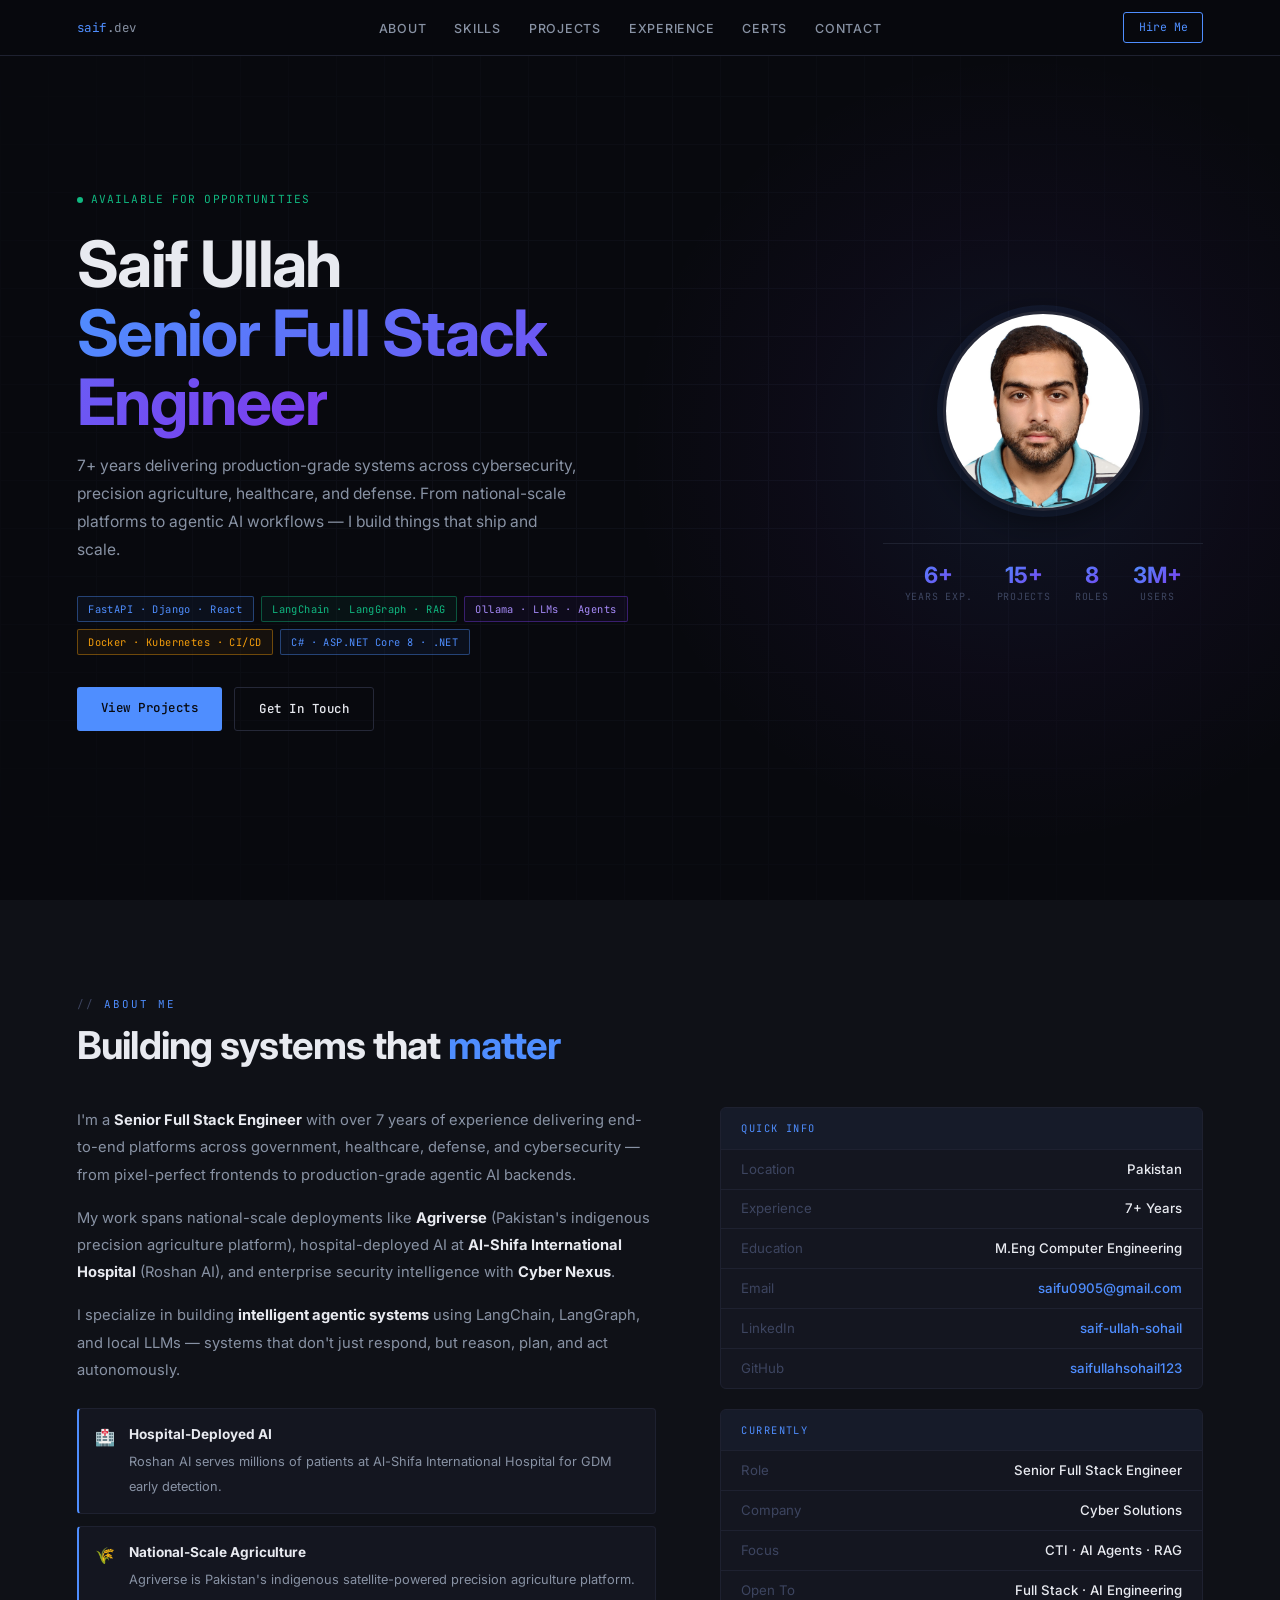
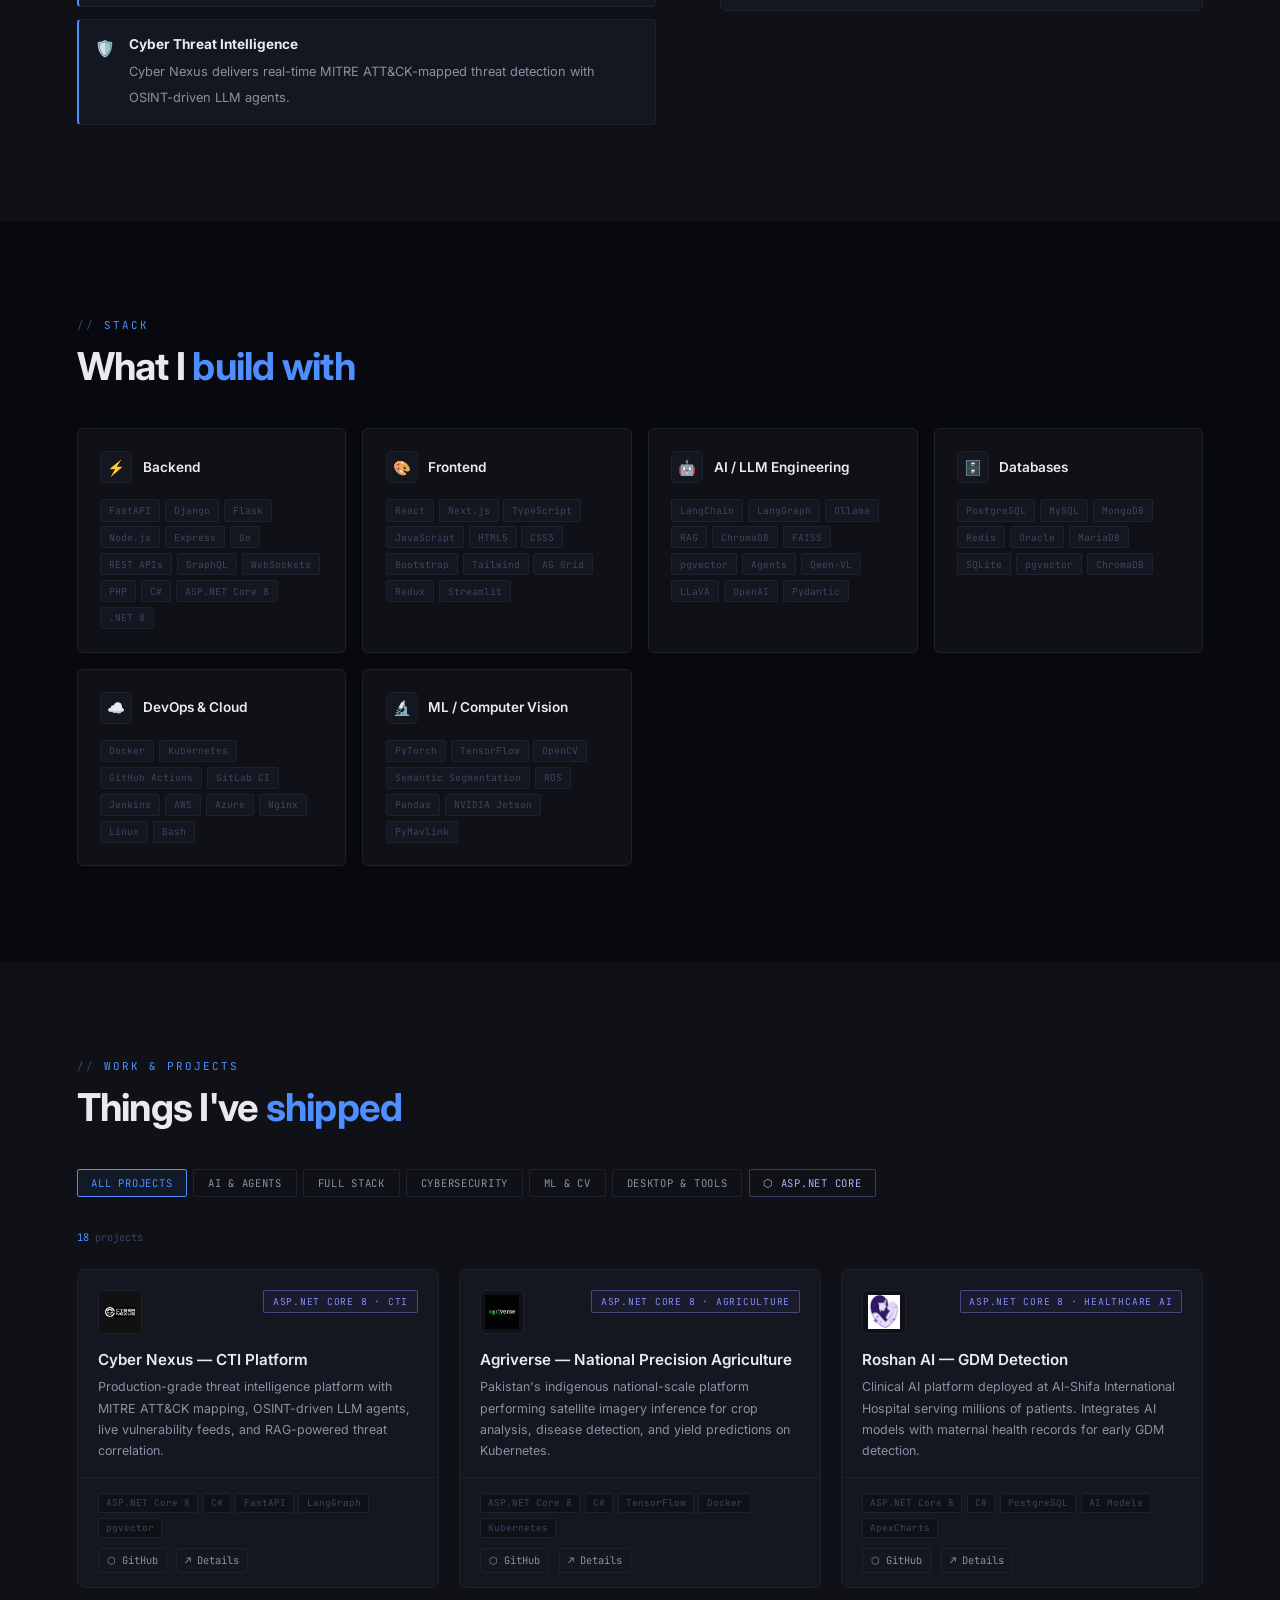
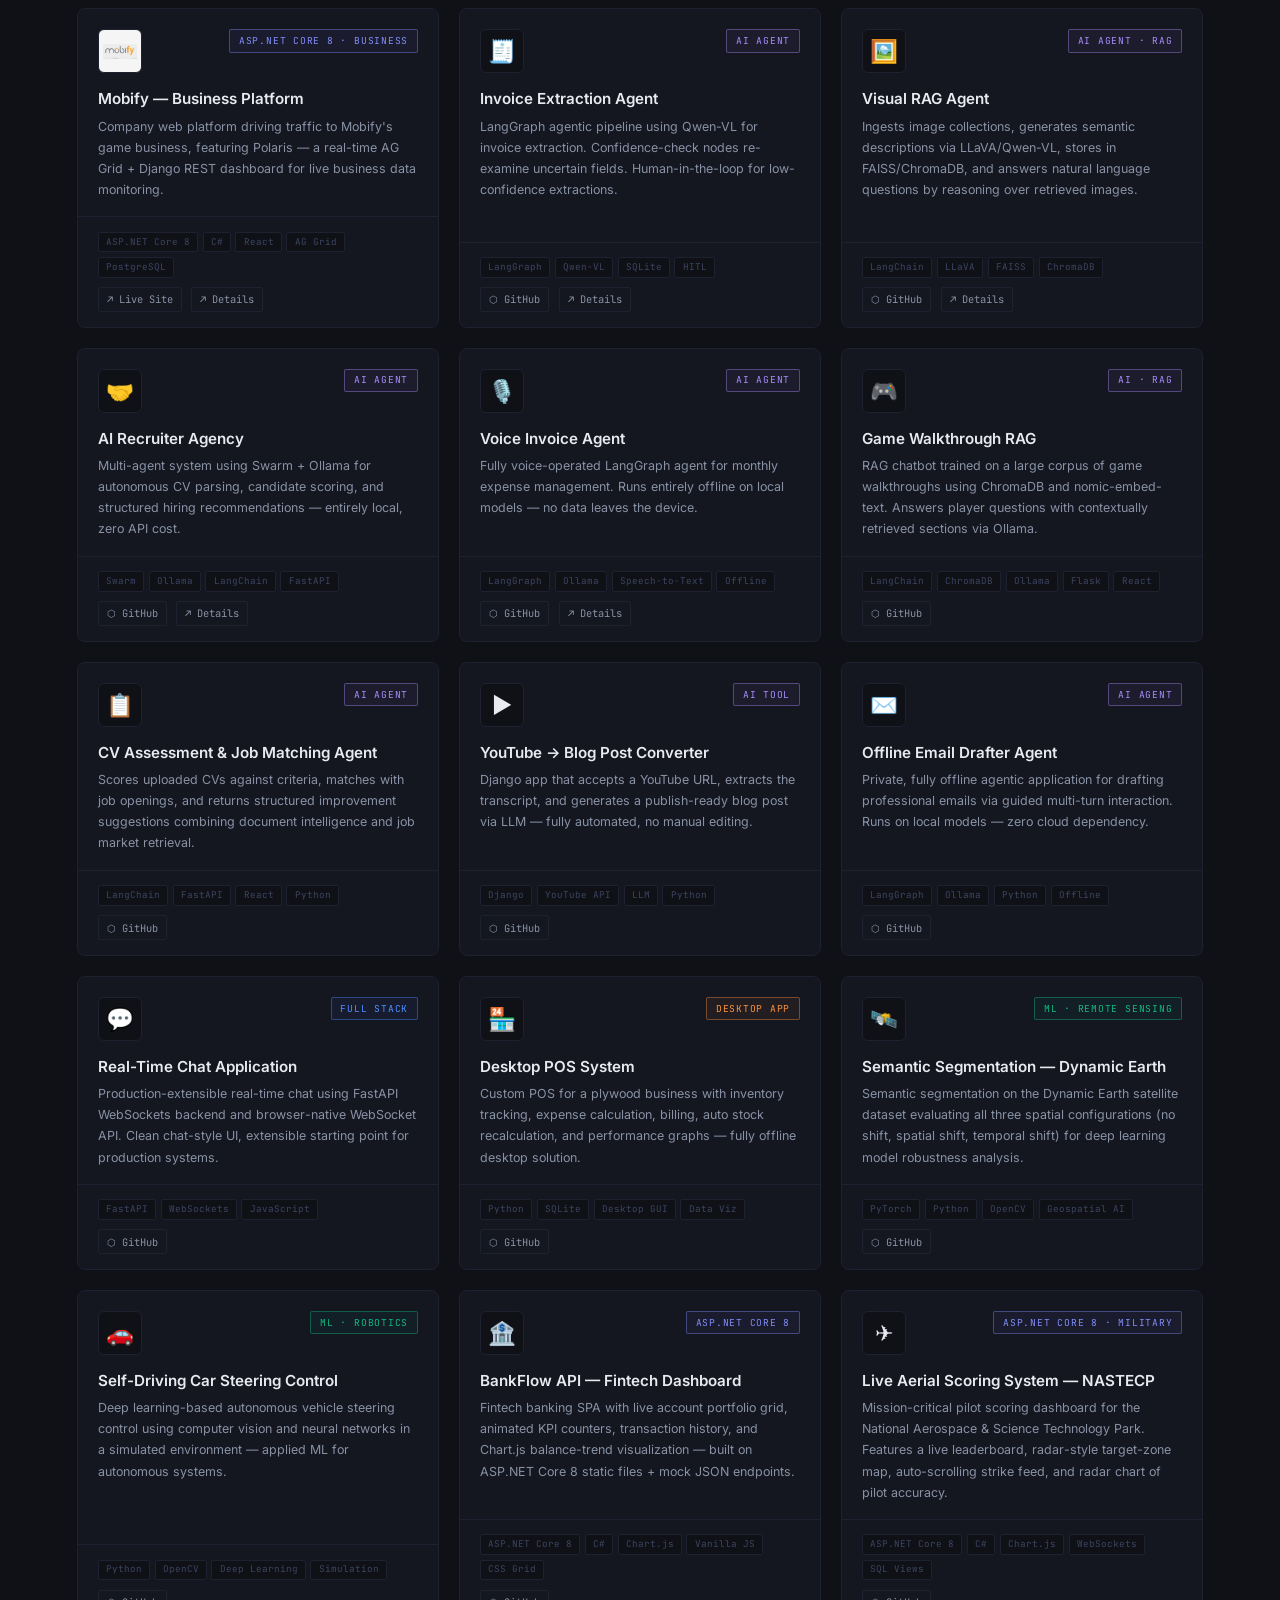
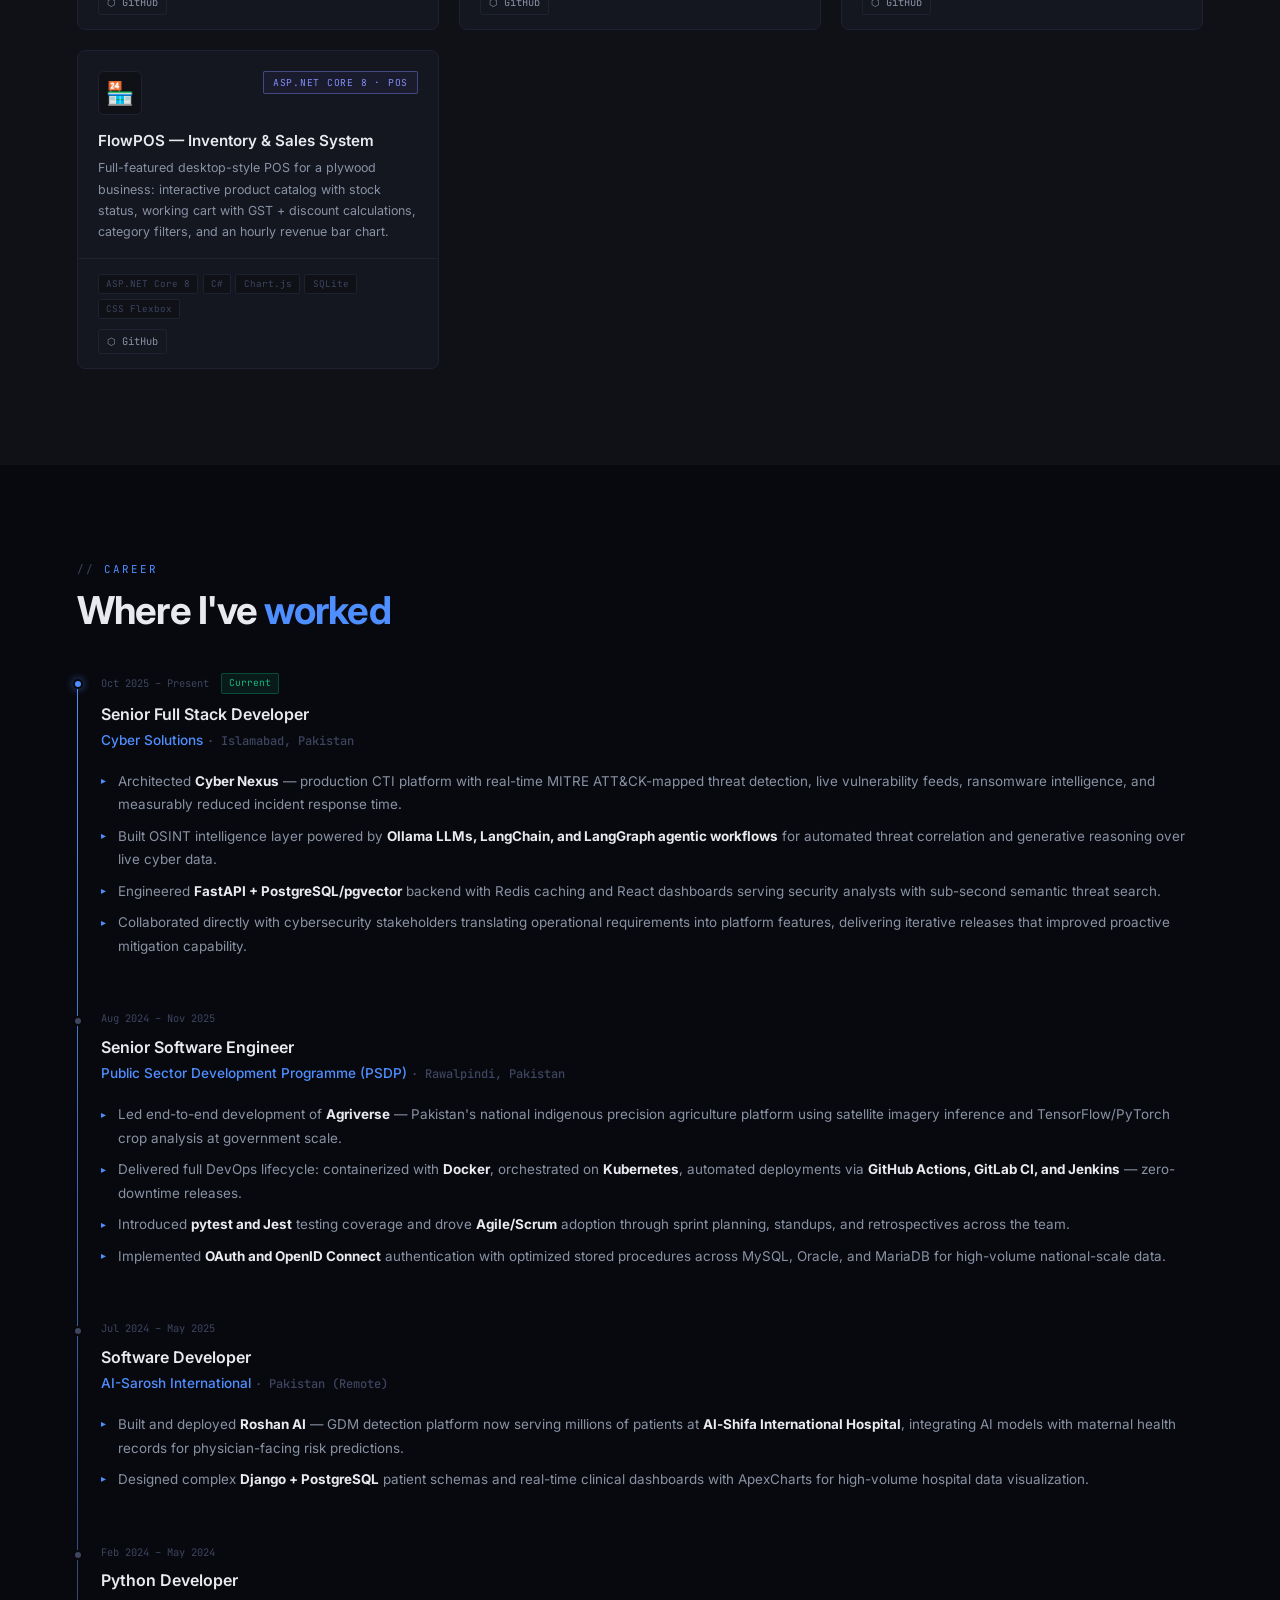
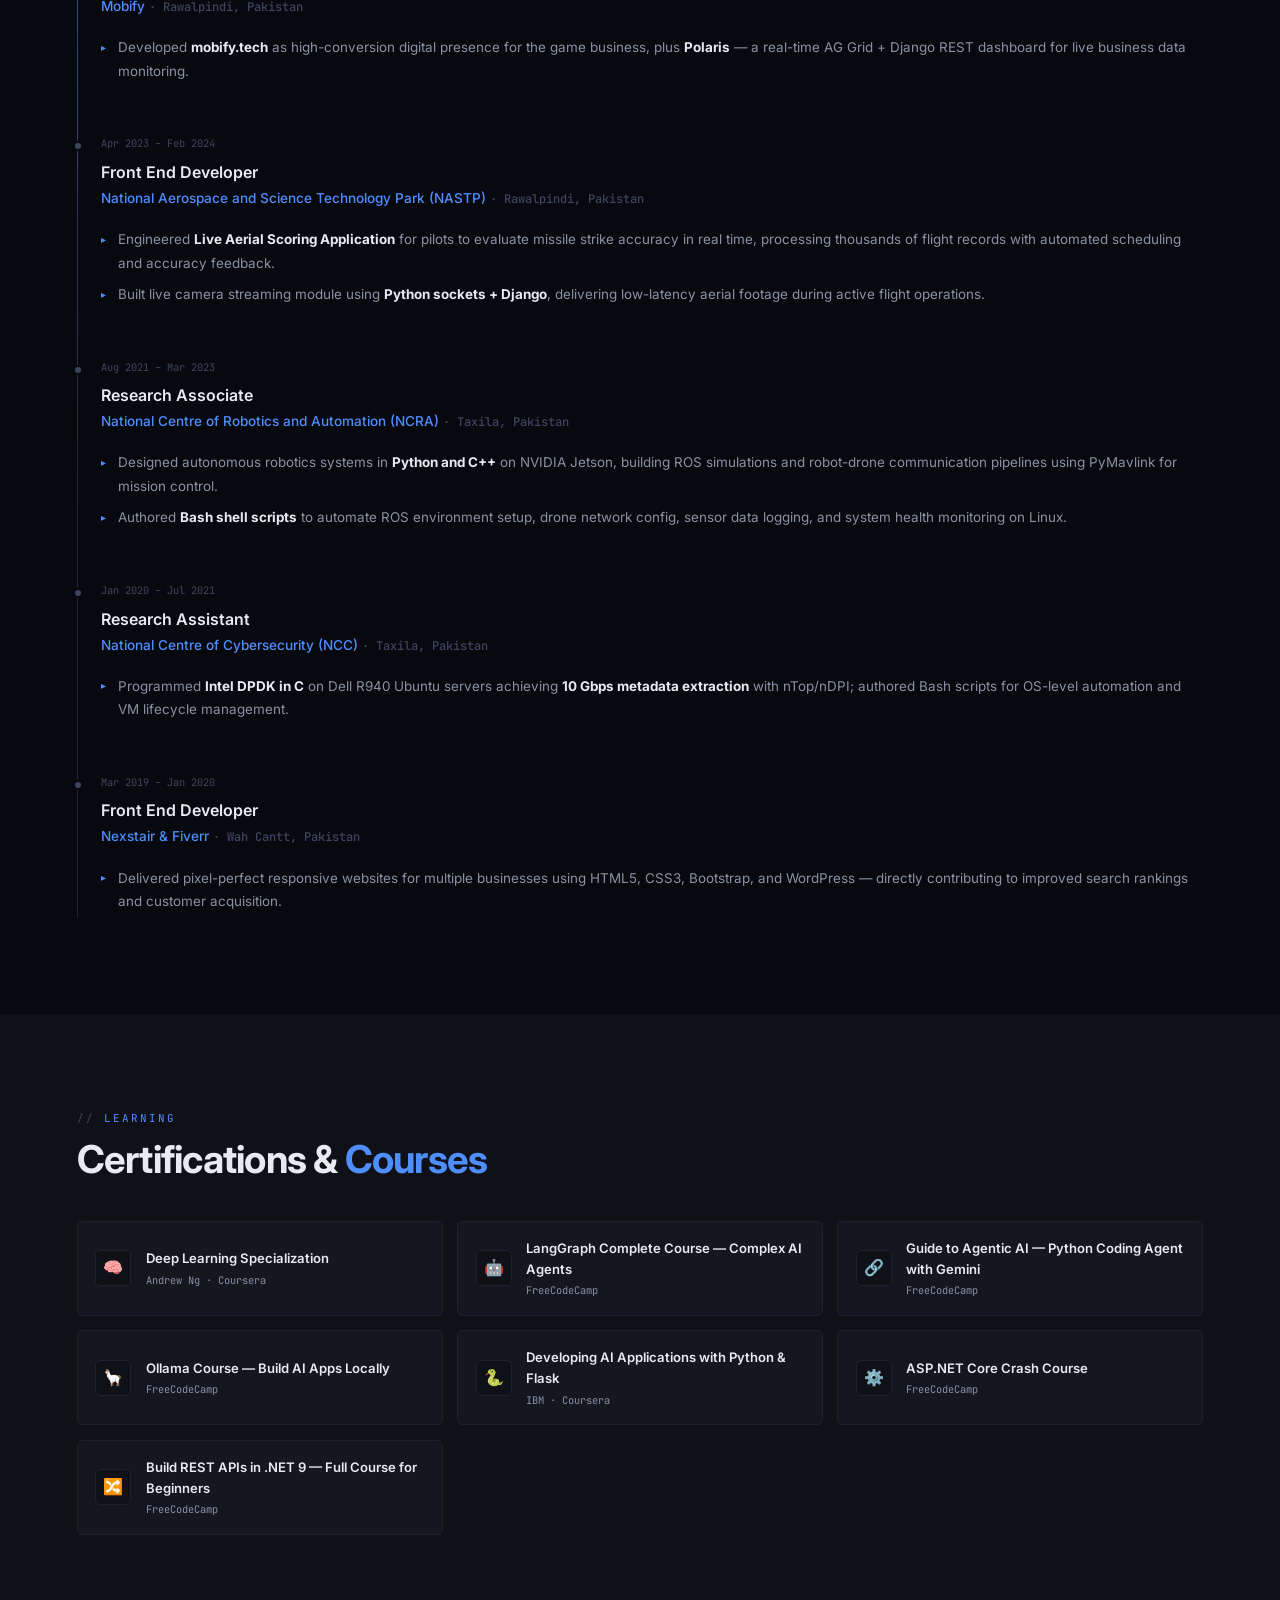
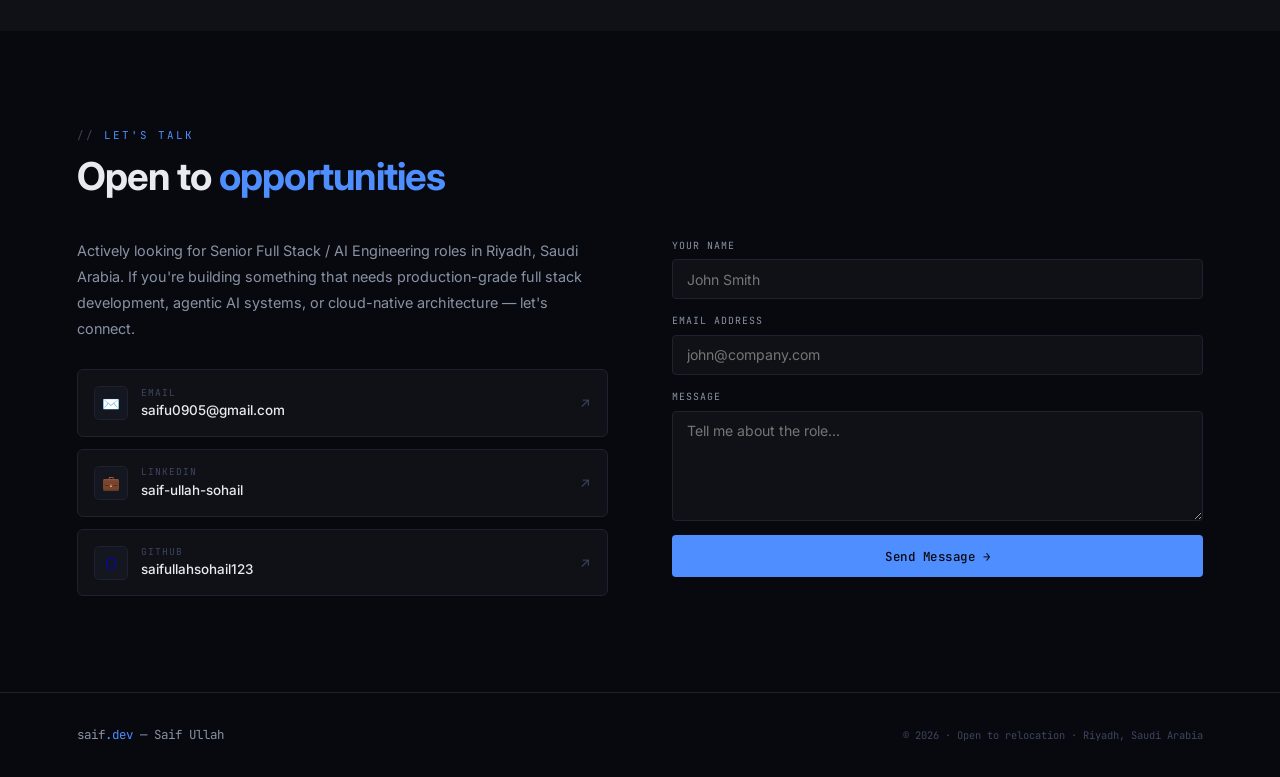
==== index.html @ 8643c7ce "Update portfolio for Senior Full Stack Engineer" ====
<!DOCTYPE html>
<html lang="en">

<head>
  <meta charset="UTF-8" />
  <meta name="viewport" content="width=device-width,initial-scale=1" />
  <title>Saif Ullah · Full Stack & AI Engineer</title>
  <link rel="preconnect" href="https://fonts.googleapis.com">
  <link
    href="https://fonts.googleapis.com/css2?family=Inter:wght@300;400;500;600;700&family=JetBrains+Mono:wght@400;500&display=swap"
    rel="stylesheet">
  <style>
    *,
    *::before,
    *::after {
      box-sizing: border-box;
      margin: 0;
      padding: 0
    }

    :root {
      --bg: #08090e;
      --s1: #0f1117;
      --s2: #141620;
      --bd: #1e2130;
      --bd2: #252838;
      --a: #4f8eff;
      --a2: #7c3aed;
      --g: #10b981;
      --o: #f59e0b;
      --r: #ef4444;
      --txt: #e8eaf0;
      --m: #8892a4;
      --dim: #3d4560;
      --fh: 'Inter', sans-serif;
      --fm: 'JetBrains Mono', monospace;
    }

    html {
      scroll-behavior: smooth
    }

    body {
      background: var(--bg);
      color: var(--txt);
      font-family: var(--fh);
      line-height: 1.6;
      overflow-x: hidden
    }

    ::-webkit-scrollbar {
      width: 3px
    }

    ::-webkit-scrollbar-thumb {
      background: var(--bd2);
      border-radius: 2px
    }

    /* ── NAV ── */
    nav {
      position: fixed;
      top: 0;
      left: 0;
      right: 0;
      z-index: 200;
      height: 56px;
      padding: 0 6%;
      display: flex;
      align-items: center;
      justify-content: space-between;
      background: rgba(8, 9, 14, 0.92);
      backdrop-filter: blur(16px);
      border-bottom: 1px solid var(--bd);
    }

    .nl {
      font-family: var(--fm);
      font-size: .78rem;
      color: var(--a);
      letter-spacing: .04em
    }

    .nl span {
      color: var(--m)
    }

    .nav-links {
      display: flex;
      gap: 1.75rem;
      list-style: none
    }

    .nav-links a {
      font-size: .78rem;
      font-weight: 500;
      color: var(--m);
      text-decoration: none;
      letter-spacing: .06em;
      text-transform: uppercase;
      transition: color .2s
    }

    .nav-links a:hover,
    .nav-links a.active {
      color: var(--a)
    }

    .nav-hire {
      font-family: var(--fm);
      font-size: .72rem;
      padding: .35rem .9rem;
      border: 1px solid var(--a);
      color: var(--a);
      border-radius: 3px;
      text-decoration: none;
      transition: background .2s, color .2s
    }

    .nav-hire:hover {
      background: var(--a);
      color: var(--bg)
    }

    .mob-btn {
      display: none;
      background: none;
      border: none;
      color: var(--txt);
      font-size: 1.2rem;
      cursor: pointer
    }

    /* ── HERO ── */
    #hero {
      min-height: 100vh;
      padding: 80px 6% 4rem;
      display: flex;
      align-items: center;
      position: relative;
      overflow: hidden;
    }

    .hero-grid {
      position: absolute;
      inset: 0;
      background-image: linear-gradient(var(--bd) 1px, transparent 1px), linear-gradient(90deg, var(--bd) 1px, transparent 1px);
      background-size: 48px 48px;
      opacity: .3;
      z-index: 0;
      mask-image: radial-gradient(ellipse 70% 70% at 50% 50%, black 20%, transparent 100%);
    }

    .hero-glow {
      position: absolute;
      width: 800px;
      height: 800px;
      top: 50%;
      right: 20%;
      transform: translate(50%, -50%);
      background: radial-gradient(circle, rgba(79, 142, 255, .09) 0%, rgba(124, 58, 237, .04) 40%, transparent 70%);
      pointer-events: none;
      z-index: 0;
      ;
    }

    .hero-inner {
      position: relative;
      z-index: 2;
      display: grid;
      grid-template-columns: 1fr 320px;
      gap: 4rem;
      align-items: center;
      width: 100%;
      max-width: 1200px;
      margin: 0 auto;
    }

    .hero-text {
      max-width: 600px
    }

    .hero-status {
      display: inline-flex;
      align-items: center;
      gap: .5rem;
      font-family: var(--fm);
      font-size: .7rem;
      color: var(--g);
      letter-spacing: .1em;
      text-transform: uppercase;
      margin-bottom: 1.25rem;
    }

    .hero-status::before {
      content: '';
      width: 6px;
      height: 6px;
      border-radius: 50%;
      background: var(--g);
      animation: pulse 2s infinite
    }

    @keyframes pulse {

      0%,
      100% {
        opacity: 1;
        transform: scale(1)
      }

      50% {
        opacity: .5;
        transform: scale(.85)
      }
    }

    .hero-text h1 {
      font-size: clamp(2.4rem, 5vw, 4.2rem);
      font-weight: 700;
      line-height: 1.08;
      letter-spacing: -.025em;
      margin-bottom: 1rem;
    }

    .hero-text h1 .grad {
      background: linear-gradient(135deg, var(--a), var(--a2));
      -webkit-background-clip: text;
      -webkit-text-fill-color: transparent;
      background-clip: text;
    }

    .hero-text p {
      font-size: .975rem;
      color: var(--m);
      line-height: 1.8;
      margin-bottom: 2rem;
      max-width: 500px;
    }

    .hero-chips {
      display: flex;
      flex-wrap: wrap;
      gap: .45rem;
      margin-bottom: 2rem
    }

    .chip {
      font-family: var(--fm);
      font-size: .65rem;
      padding: .22rem .65rem;
      border-radius: 2px;
      border: 1px solid;
      letter-spacing: .04em;
    }

    .chip-b {
      border-color: rgba(79, 142, 255, .4);
      color: var(--a);
      background: rgba(79, 142, 255, .06)
    }

    .chip-g {
      border-color: rgba(16, 185, 129, .4);
      color: var(--g);
      background: rgba(16, 185, 129, .06)
    }

    .chip-p {
      border-color: rgba(124, 58, 237, .4);
      color: #a78bfa;
      background: rgba(124, 58, 237, .06)
    }

    .chip-o {
      border-color: rgba(245, 158, 11, .4);
      color: var(--o);
      background: rgba(245, 158, 11, .06)
    }

    .hero-btns {
      display: flex;
      gap: .75rem;
      flex-wrap: wrap
    }

    .btn-p {
      font-family: var(--fm);
      font-size: .78rem;
      font-weight: 500;
      padding: .7rem 1.5rem;
      background: var(--a);
      color: var(--bg);
      border: none;
      border-radius: 3px;
      text-decoration: none;
      cursor: pointer;
      transition: opacity .2s, transform .15s;
      letter-spacing: .04em;
    }

    .btn-p:hover {
      opacity: .85;
      transform: translateY(-1px)
    }

    .btn-o {
      font-family: var(--fm);
      font-size: .78rem;
      font-weight: 500;
      padding: .7rem 1.5rem;
      background: transparent;
      color: var(--txt);
      border: 1px solid var(--bd2);
      border-radius: 3px;
      text-decoration: none;
      transition: border-color .2s, color .2s, transform .15s;
      letter-spacing: .04em;
    }

    .btn-o:hover {
      border-color: var(--a);
      color: var(--a);
      transform: translateY(-1px)
    }

    /* profile photo */
    .hero-photo-wrap {
      position: relative;
      flex-shrink: 0;
      display: flex;
      flex-direction: column;
      align-items: center;
      justify-content: center;
      gap: 2rem;
    }

    .hero-photo {
      width: 200px;
      height: 200px;
      border-radius: 50%;
      object-fit: cover;
      object-position: center top;
      border: 3px solid var(--bd2);
      filter: grayscale(8%);
      display: block;
      box-shadow: 0 0 0 6px rgba(79, 142, 255, .08), 0 8px 32px rgba(0, 0, 0, .5);
    }

    .photo-ring {
      display: none
    }

    .hero-stats {
      display: flex;
      flex-direction: row;
      gap: 1.5rem;
      align-items: flex-start;
      justify-content: center;
      flex-wrap: wrap;
      padding-top: 1.25rem;
      border-top: 1px solid var(--bd);
      width: 100%;
    }

    .hs {
      text-align: center
    }

    .hs-num {
      font-size: 1.4rem;
      font-weight: 700;
      line-height: 1;
      background: linear-gradient(135deg, var(--a), var(--a2));
      -webkit-background-clip: text;
      -webkit-text-fill-color: transparent;
      background-clip: text;
    }

    .hs-lbl {
      font-family: var(--fm);
      font-size: .62rem;
      color: var(--dim);
      letter-spacing: .08em;
      text-transform: uppercase;
      margin-top: .15rem
    }

    /* ── SECTION BASE ── */
    section {
      padding: 6rem 6%
    }

    .sec-eye {
      font-family: var(--fm);
      font-size: .68rem;
      color: var(--a);
      letter-spacing: .18em;
      text-transform: uppercase;
      display: flex;
      align-items: center;
      gap: .6rem;
      margin-bottom: .6rem;
    }

    .sec-eye::before {
      content: '//';
      color: var(--dim)
    }

    h2.sec-t {
      font-size: clamp(1.6rem, 3vw, 2.4rem);
      font-weight: 700;
      letter-spacing: -.02em;
      margin-bottom: 2.5rem;
      line-height: 1.15;
    }

    h2.sec-t em {
      font-style: normal;
      color: var(--a)
    }

    /* ── ABOUT ── */
    #about {
      background: var(--s1)
    }

    .about-grid {
      display: grid;
      grid-template-columns: 1.2fr 1fr;
      gap: 4rem;
      align-items: start
    }

    .about-body p {
      color: var(--m);
      font-size: .92rem;
      line-height: 1.85;
      margin-bottom: 1rem
    }

    .about-body p strong {
      color: var(--txt)
    }

    .hl-list {
      display: flex;
      flex-direction: column;
      gap: .75rem;
      margin-top: 1.5rem
    }

    .hl {
      display: flex;
      gap: .9rem;
      padding: .9rem 1rem;
      background: var(--s2);
      border: 1px solid var(--bd);
      border-left: 2px solid var(--a);
      border-radius: 4px;
      align-items: flex-start;
    }

    .hl-ico {
      font-size: 1rem;
      flex-shrink: 0;
      margin-top: .1rem
    }

    .hl-body strong {
      display: block;
      font-size: .85rem;
      color: var(--txt);
      margin-bottom: .15rem
    }

    .hl-body span {
      font-size: .8rem;
      color: var(--m)
    }

    .about-right {
      display: flex;
      flex-direction: column;
      gap: 1.25rem
    }

    .info-card {
      background: var(--s2);
      border: 1px solid var(--bd);
      border-radius: 6px;
      overflow: hidden
    }

    .info-card-head {
      padding: .75rem 1.25rem;
      font-family: var(--fm);
      font-size: .65rem;
      color: var(--a);
      letter-spacing: .14em;
      text-transform: uppercase;
      border-bottom: 1px solid var(--bd);
      background: rgba(79, 142, 255, .04);
    }

    .info-row {
      display: flex;
      justify-content: space-between;
      padding: .55rem 1.25rem;
      border-bottom: 1px solid var(--bd);
      font-size: .83rem;
    }

    .info-row:last-child {
      border-bottom: none
    }

    .ir-l {
      color: var(--dim)
    }

    .ir-r {
      color: var(--txt);
      font-weight: 500;
      text-align: right
    }

    .ir-r a {
      color: var(--a);
      text-decoration: none
    }

    .ir-r a:hover {
      text-decoration: underline
    }

    /* ── SKILLS ── */
    #skills {
      background: var(--bg)
    }

    .skills-grid {
      display: grid;
      grid-template-columns: repeat(auto-fill, minmax(260px, 1fr));
      gap: 1rem
    }

    .sk {
      padding: 1.4rem;
      background: var(--s1);
      border: 1px solid var(--bd);
      border-radius: 6px;
      transition: border-color .2s, transform .2s;
    }

    .sk:hover {
      border-color: var(--bd2);
      transform: translateY(-2px)
    }

    .sk-head {
      display: flex;
      align-items: center;
      gap: .65rem;
      margin-bottom: 1rem
    }

    .sk-ico {
      width: 32px;
      height: 32px;
      border-radius: 5px;
      background: var(--s2);
      border: 1px solid var(--bd);
      display: flex;
      align-items: center;
      justify-content: center;
      font-size: .9rem;
    }

    .sk h3 {
      font-size: .85rem;
      font-weight: 600
    }

    .tags {
      display: flex;
      flex-wrap: wrap;
      gap: .3rem
    }

    .tag {
      font-family: var(--fm);
      font-size: .6rem;
      padding: .15rem .5rem;
      background: var(--s2);
      border: 1px solid var(--bd);
      border-radius: 2px;
      color: var(--dim);
    }

    /* ── PROJECTS ── */
    #projects {
      background: var(--s1)
    }

    .proj-tabs {
      display: flex;
      flex-wrap: wrap;
      gap: .4rem;
      margin-bottom: 2rem;
    }

    .ptab {
      font-family: var(--fm);
      font-size: .66rem;
      padding: .35rem .85rem;
      background: transparent;
      border: 1px solid var(--bd);
      color: var(--m);
      border-radius: 2px;
      cursor: pointer;
      letter-spacing: .07em;
      text-transform: uppercase;
      transition: all .2s;
    }

    .ptab:hover,
    .ptab.on {
      border-color: var(--a);
      color: var(--a);
      background: rgba(79, 142, 255, .07);
    }

    .proj-count {
      font-family: var(--fm);
      font-size: .65rem;
      color: var(--dim);
      margin-bottom: 1.5rem;
    }

    .proj-count span {
      color: var(--a)
    }

    .pgrid {
      display: grid;
      grid-template-columns: repeat(auto-fill, minmax(320px, 1fr));
      gap: 1.25rem;
    }

    .pc {
      background: var(--s2);
      border: 1px solid var(--bd);
      border-radius: 8px;
      overflow: hidden;
      display: flex;
      flex-direction: column;
      transition: border-color .2s, transform .2s, box-shadow .2s;
      cursor: pointer;
    }

    .pc:hover {
      border-color: var(--bd2);
      transform: translateY(-3px);
      box-shadow: 0 8px 30px rgba(0, 0, 0, .4);
    }

    .pc.hide {
      display: none
    }

    .pc-top {
      padding: 1.25rem 1.25rem 0;
      display: flex;
      justify-content: space-between;
      align-items: flex-start;
    }

    .pc-logo {
      width: 44px;
      height: 44px;
      border-radius: 6px;
      border: 1px solid var(--bd);
      overflow: hidden;
      background: var(--s1);
      display: flex;
      align-items: center;
      justify-content: center;
      flex-shrink: 0;
    }

    .pc-logo img {
      width: 100%;
      height: 100%;
      object-fit: contain;
      padding: 4px
    }

    .pc-logo.dark {
      background: #111
    }

    .pc-logo.dark img {
      padding: 6px
    }

    .pc-type {
      font-family: var(--fm);
      font-size: .6rem;
      padding: .18rem .55rem;
      border-radius: 2px;
      border: 1px solid;
      letter-spacing: .08em;
      text-transform: uppercase;
    }

    .t-ai {
      color: #a78bfa;
      border-color: rgba(167, 139, 250, .4);
      background: rgba(167, 139, 250, .06)
    }

    .t-fs {
      color: var(--a);
      border-color: rgba(79, 142, 255, .4);
      background: rgba(79, 142, 255, .06)
    }

    .t-cy {
      color: var(--o);
      border-color: rgba(245, 158, 11, .4);
      background: rgba(245, 158, 11, .06)
    }

    .t-ml {
      color: var(--g);
      border-color: rgba(16, 185, 129, .4);
      background: rgba(16, 185, 129, .06)
    }

    .t-dt {
      color: #fb923c;
      border-color: rgba(251, 146, 60, .4);
      background: rgba(251, 146, 60, .06)
    }

    .t-dn {
      color: #818cf8;
      border-color: rgba(129, 140, 248, .4);
      background: rgba(129, 140, 248, .06)
    }

    .pc-body {
      padding: 1rem 1.25rem;
      flex: 1
    }

    .pc-body h3 {
      font-size: .95rem;
      font-weight: 600;
      margin-bottom: .4rem;
      line-height: 1.3
    }

    .pc-body p {
      font-size: .78rem;
      color: var(--m);
      line-height: 1.7
    }

    .pc-foot {
      padding: .9rem 1.25rem;
      border-top: 1px solid var(--bd)
    }

    .pc-stack {
      display: flex;
      flex-wrap: wrap;
      gap: .28rem;
      margin-bottom: .6rem
    }

    .stag {
      font-family: var(--fm);
      font-size: .58rem;
      padding: .12rem .45rem;
      background: var(--s1);
      border: 1px solid var(--bd);
      border-radius: 2px;
      color: var(--dim);
    }

    .pc-links {
      display: flex;
      gap: .6rem
    }

    .pc-links a {
      font-family: var(--fm);
      font-size: .65rem;
      color: var(--m);
      text-decoration: none;
      padding: .2rem .5rem;
      border: 1px solid var(--bd);
      border-radius: 2px;
      transition: border-color .2s, color .2s;
      display: flex;
      align-items: center;
      gap: .3rem;
    }

    .pc-links a:hover {
      border-color: var(--a);
      color: var(--a)
    }

    /* ── MODAL ── */
    .modal-overlay {
      position: fixed;
      inset: 0;
      z-index: 500;
      background: rgba(0, 0, 0, .7);
      backdrop-filter: blur(4px);
      display: none;
      align-items: center;
      justify-content: center;
      padding: 1.5rem;
    }

    .modal-overlay.open {
      display: flex
    }

    .modal {
      background: var(--s1);
      border: 1px solid var(--bd2);
      border-radius: 10px;
      max-width: 640px;
      width: 100%;
      max-height: 85vh;
      overflow-y: auto;
      animation: mIn .2s ease;
    }

    @keyframes mIn {
      from {
        opacity: 0;
        transform: translateY(16px)
      }

      to {
        opacity: 1;
        transform: translateY(0)
      }
    }

    .modal-head {
      padding: 1.5rem;
      border-bottom: 1px solid var(--bd);
      display: flex;
      align-items: flex-start;
      justify-content: space-between;
      gap: 1rem;
      position: sticky;
      top: 0;
      background: var(--s1);
    }

    .modal-head-left {
      display: flex;
      gap: 1rem;
      align-items: flex-start
    }

    .modal-logo {
      width: 52px;
      height: 52px;
      border-radius: 8px;
      border: 1px solid var(--bd);
      background: var(--s2);
      overflow: hidden;
      flex-shrink: 0;
      display: flex;
      align-items: center;
      justify-content: center;
      font-size: 1.4rem;
    }

    .modal-logo img {
      width: 100%;
      height: 100%;
      object-fit: contain;
      padding: 5px
    }

    .modal-title h3 {
      font-size: 1.05rem;
      font-weight: 600;
      margin-bottom: .25rem
    }

    .modal-title .mtype {
      font-family: var(--fm);
      font-size: .65rem;
      color: var(--m)
    }

    .modal-close {
      background: none;
      border: 1px solid var(--bd);
      color: var(--m);
      width: 28px;
      height: 28px;
      border-radius: 4px;
      cursor: pointer;
      font-size: .85rem;
      display: flex;
      align-items: center;
      justify-content: center;
      flex-shrink: 0;
      transition: border-color .2s, color .2s;
    }

    .modal-close:hover {
      border-color: var(--r);
      color: var(--r)
    }

    .modal-body {
      padding: 1.5rem
    }

    .modal-body p {
      font-size: .875rem;
      color: var(--m);
      line-height: 1.8;
      margin-bottom: 1.25rem
    }

    .modal-body h4 {
      font-size: .8rem;
      font-weight: 600;
      color: var(--txt);
      margin-bottom: .6rem;
      font-family: var(--fm);
      letter-spacing: .08em;
      text-transform: uppercase
    }

    .modal-stack {
      display: flex;
      flex-wrap: wrap;
      gap: .35rem;
      margin-bottom: 1.25rem
    }

    .modal-links {
      display: flex;
      gap: .6rem
    }

    .modal-links a {
      font-family: var(--fm);
      font-size: .72rem;
      padding: .4rem .9rem;
      border: 1px solid var(--bd2);
      border-radius: 3px;
      color: var(--txt);
      text-decoration: none;
      transition: border-color .2s, color .2s;
    }

    .modal-links a:hover {
      border-color: var(--a);
      color: var(--a)
    }

    /* ── EXPERIENCE ── */
    #experience {
      background: var(--bg)
    }

    .tl {
      position: relative;
      padding-left: 1.5rem
    }

    .tl::before {
      content: '';
      position: absolute;
      left: 0;
      top: 8px;
      bottom: 0;
      width: 1px;
      background: linear-gradient(to bottom, var(--a), var(--bd) 80%);
    }

    .tli {
      padding-bottom: 3rem;
      position: relative
    }

    .tli:last-child {
      padding-bottom: 0
    }

    .tl-dot {
      position: absolute;
      left: -1.5rem;
      top: 6px;
      width: 10px;
      height: 10px;
      border-radius: 50%;
      background: var(--a);
      border: 2px solid var(--bg);
      box-shadow: 0 0 8px rgba(79, 142, 255, .6);
      transform: translateX(-4px);
    }

    .tl-dot.d {
      background: var(--dim);
      box-shadow: none
    }

    .tl-meta {
      display: flex;
      align-items: center;
      gap: .75rem;
      margin-bottom: .5rem;
      flex-wrap: wrap
    }

    .tl-period {
      font-family: var(--fm);
      font-size: .65rem;
      color: var(--dim)
    }

    .tl-now {
      font-family: var(--fm);
      font-size: .6rem;
      padding: .12rem .45rem;
      background: rgba(16, 185, 129, .1);
      color: var(--g);
      border: 1px solid rgba(16, 185, 129, .3);
      border-radius: 2px;
    }

    .tli h3 {
      font-size: 1rem;
      font-weight: 600;
      margin-bottom: .15rem
    }

    .tl-co {
      font-size: .85rem;
      color: var(--a);
      font-weight: 500;
      margin-bottom: .9rem
    }

    .tl-co span {
      color: var(--dim);
      font-size: .75rem;
      font-family: var(--fm)
    }

    .tl-bul {
      list-style: none
    }

    .tl-bul li {
      font-size: .84rem;
      color: var(--m);
      line-height: 1.75;
      padding: .25rem 0 .25rem 1.1rem;
      position: relative;
    }

    .tl-bul li::before {
      content: '▸';
      position: absolute;
      left: 0;
      color: var(--a);
      font-size: .65rem;
      top: .4rem;
    }

    .tl-bul li strong {
      color: var(--txt)
    }

    /* ── CERTS ── */
    #certs {
      background: var(--s1)
    }

    .certs-grid {
      display: grid;
      grid-template-columns: repeat(auto-fill, minmax(280px, 1fr));
      gap: .9rem
    }

    .cert {
      display: flex;
      gap: .9rem;
      padding: 1rem 1.1rem;
      background: var(--s2);
      border: 1px solid var(--bd);
      border-radius: 6px;
      align-items: center;
      transition: border-color .2s;
    }

    .cert:hover {
      border-color: var(--bd2)
    }

    .cert-ico {
      width: 36px;
      height: 36px;
      border-radius: 5px;
      flex-shrink: 0;
      background: var(--s1);
      border: 1px solid var(--bd);
      display: flex;
      align-items: center;
      justify-content: center;
      font-size: 1rem;
    }

    .cert h4 {
      font-size: .82rem;
      font-weight: 600;
      margin-bottom: .15rem
    }

    .cert p {
      font-family: var(--fm);
      font-size: .65rem;
      color: var(--m)
    }

    /* ── CONTACT ── */
    #contact {
      background: var(--bg)
    }

    .contact-wrap {
      display: grid;
      grid-template-columns: 1fr 1fr;
      gap: 4rem;
      align-items: start
    }

    .contact-l p {
      color: var(--m);
      font-size: .9rem;
      line-height: 1.8;
      margin-bottom: 1.75rem
    }

    .c-links {
      display: flex;
      flex-direction: column;
      gap: .75rem
    }

    .c-link {
      display: flex;
      align-items: center;
      gap: .85rem;
      padding: .9rem 1rem;
      background: var(--s1);
      border: 1px solid var(--bd);
      border-radius: 6px;
      text-decoration: none;
      transition: border-color .2s;
    }

    .c-link:hover {
      border-color: var(--a)
    }

    .c-link-ico {
      width: 34px;
      height: 34px;
      border-radius: 5px;
      flex-shrink: 0;
      background: var(--s2);
      border: 1px solid var(--bd);
      display: flex;
      align-items: center;
      justify-content: center;
      font-size: .9rem;
    }

    .c-link-lbl {
      font-family: var(--fm);
      font-size: .6rem;
      color: var(--dim);
      letter-spacing: .1em;
      text-transform: uppercase
    }

    .c-link-val {
      font-size: .84rem;
      color: var(--txt);
      font-weight: 500
    }

    .c-link-arr {
      color: var(--dim);
      margin-left: auto;
      font-size: .85rem
    }

    .cf {
      display: flex;
      flex-direction: column;
      gap: .9rem
    }

    .fg {
      display: flex;
      flex-direction: column;
      gap: .35rem
    }

    .fg label {
      font-family: var(--fm);
      font-size: .62rem;
      color: var(--m);
      letter-spacing: .1em;
      text-transform: uppercase
    }

    .fg input,
    .fg textarea {
      background: var(--s1);
      border: 1px solid var(--bd);
      border-radius: 4px;
      padding: .65rem .9rem;
      color: var(--txt);
      font-family: var(--fh);
      font-size: .88rem;
      outline: none;
      transition: border-color .2s;
      resize: vertical;
    }

    .fg input:focus,
    .fg textarea:focus {
      border-color: var(--a)
    }

    .fg textarea {
      min-height: 110px
    }

    .cf-btn {
      font-family: var(--fm);
      font-size: .78rem;
      font-weight: 500;
      padding: .8rem;
      background: var(--a);
      color: var(--bg);
      border: none;
      border-radius: 4px;
      cursor: pointer;
      letter-spacing: .04em;
      transition: opacity .2s;
    }

    .cf-btn:hover {
      opacity: .85
    }

    /* ── FOOTER ── */
    footer {
      padding: 2rem 6%;
      border-top: 1px solid var(--bd);
      display: flex;
      align-items: center;
      justify-content: space-between;
      flex-wrap: wrap;
      gap: 1rem;
    }

    .fl {
      font-family: var(--fm);
      font-size: .78rem;
      color: var(--m)
    }

    .fl span {
      color: var(--a)
    }

    .fc {
      font-family: var(--fm);
      font-size: .65rem;
      color: var(--dim)
    }

    /* ── RESPONSIVE ── */
    @media(max-width:960px) {
      .hero-inner {
        grid-template-columns: 1fr;
        gap: 2rem
      }

      .hero-photo-wrap {
        order: 2;
        align-items: center
      }

      .hero-photo {
        width: 160px !important;
        height: 160px !important
      }

      .about-grid {
        grid-template-columns: 1fr;
        gap: 2.5rem
      }

      .contact-wrap {
        grid-template-columns: 1fr;
        gap: 2.5rem
      }

      .nav-links {
        display: none
      }

      .nav-links.open {
        display: flex;
        flex-direction: column;
        position: absolute;
        top: 56px;
        left: 0;
        right: 0;
        background: var(--s1);
        border-bottom: 1px solid var(--bd);
        padding: 1.25rem 6%;
        gap: 1rem;
      }

      .mob-btn {
        display: block
      }
    }

    @media(max-width:600px) {
      section {
        padding: 4rem 5%
      }

      .pgrid {
        grid-template-columns: 1fr
      }

      .certs-grid {
        grid-template-columns: 1fr
      }

      nav {
        padding: 0 5%
      }
    }

    /* ── FADE IN ── */
    .fade {
      opacity: 0;
      transform: translateY(20px);
      transition: opacity .5s ease, transform .5s ease
    }

    .fade.in {
      opacity: 1;
      transform: translateY(0)
    }
  </style>
</head>

<body>

  <nav>
    <div class="nl">saif<span>.dev</span></div>
    <ul class="nav-links" id="NL">
      <li><a href="#about">About</a></li>
      <li><a href="#skills">Skills</a></li>
      <li><a href="#projects">Projects</a></li>
      <li><a href="#experience">Experience</a></li>
      <li><a href="#certs">Certs</a></li>
      <li><a href="#contact">Contact</a></li>
    </ul>
    <a href="mailto:saifu0905@gmail.com" class="nav-hire">Hire Me</a>
    <button class="mob-btn" onclick="document.getElementById('NL').classList.toggle('open')">☰</button>
  </nav>

  <!-- HERO -->
  <section id="hero">
    <div class="hero-grid"></div>
    <div class="hero-glow"></div>
    <div class="hero-glow2"></div>
    <div class="hero-inner">
      <div class="hero-text">
        <div class="hero-status">Available for Opportunities</div>
        <h1>Saif Ullah<br><span class="grad">Senior Full Stack Engineer</span></h1>
        <p>7+ years delivering production-grade systems across cybersecurity, precision agriculture, healthcare, and
          defense. From national-scale platforms to agentic AI workflows — I build things that ship and scale.</p>
        <div class="hero-chips">
          <span class="chip chip-b">FastAPI · Django · React</span>
          <span class="chip chip-g">LangChain · LangGraph · RAG</span>
          <span class="chip chip-p">Ollama · LLMs · Agents</span>
          <span class="chip chip-o">Docker · Kubernetes · CI/CD</span>
          <span class="chip chip-b">C# · ASP.NET Core 8 · .NET</span>
        </div>
        <div class="hero-btns">
          <a href="#projects" class="btn-p">View Projects</a>
          <a href="#contact" class="btn-o">Get In Touch</a>
        </div>
      </div>
      <div class="hero-photo-wrap">
        <div class="photo-ring"></div>
        <img class="hero-photo"
          src="[data-uri]"
          alt="Saif Ullah" />
        <div class="hero-stats">
          <div class="hs">
            <div class="hs-num">6+</div>
            <div class="hs-lbl">Years Exp.</div>
          </div>
          <div class="hs">
            <div class="hs-num">15+</div>
            <div class="hs-lbl">Projects</div>
          </div>
          <div class="hs">
            <div class="hs-num">8</div>
            <div class="hs-lbl">Roles</div>
          </div>
          <div class="hs">
            <div class="hs-num">3M+</div>
            <div class="hs-lbl">Users</div>
          </div>
        </div>
      </div>
    </div>
  </section>

  <!-- ABOUT -->
  <section id="about">
    <div class="sec-eye">About Me</div>
    <h2 class="sec-t">Building systems that <em>matter</em></h2>
    <div class="about-grid">
      <div class="about-body">
        <p>I'm a <strong>Senior Full Stack Engineer</strong> with over 7 years of experience delivering
          end-to-end platforms across government, healthcare, defense, and cybersecurity — from pixel-perfect frontends
          to production-grade agentic AI backends.</p>
        <p>My work spans national-scale deployments like <strong>Agriverse</strong> (Pakistan's indigenous precision
          agriculture platform), hospital-deployed AI at <strong>Al-Shifa International Hospital</strong> (Roshan AI),
          and enterprise security intelligence with <strong>Cyber Nexus</strong>.</p>
        <p>I specialize in building <strong>intelligent agentic systems</strong> using LangChain, LangGraph, and local
          LLMs — systems that don't just respond, but reason, plan, and act autonomously.</p>
        <div class="hl-list">
          <div class="hl">
            <div class="hl-ico">🏥</div>
            <div class="hl-body"><strong>Hospital-Deployed AI</strong><span>Roshan AI serves millions of patients at
                Al-Shifa International Hospital for GDM early detection.</span></div>
          </div>
          <div class="hl">
            <div class="hl-ico">🌾</div>
            <div class="hl-body"><strong>National-Scale Agriculture</strong><span>Agriverse is Pakistan's indigenous
                satellite-powered precision agriculture platform.</span></div>
          </div>
          <div class="hl">
            <div class="hl-ico">🛡️</div>
            <div class="hl-body"><strong>Cyber Threat Intelligence</strong><span>Cyber Nexus delivers real-time MITRE
                ATT&CK-mapped threat detection with OSINT-driven LLM agents.</span></div>
          </div>
        </div>
      </div>
      <div class="about-right">
        <div class="info-card">
          <div class="info-card-head">Quick Info</div>
          <div class="info-row"><span class="ir-l">Location</span><span class="ir-r">Pakistan</span></div>
          <div class="info-row"><span class="ir-l">Experience</span><span class="ir-r">7+ Years</span></div>
          <div class="info-row"><span class="ir-l">Education</span><span class="ir-r">M.Eng Computer Engineering</span>
          </div>
          <div class="info-row"><span class="ir-l">Email</span><span class="ir-r"><a
                href="mailto:saifu0905@gmail.com">saifu0905@gmail.com</a></span></div>
          <div class="info-row"><span class="ir-l">LinkedIn</span><span class="ir-r"><a
                href="https://linkedin.com/in/saif-ullah-sohail" target="_blank">saif-ullah-sohail</a></span></div>
          <div class="info-row"><span class="ir-l">GitHub</span><span class="ir-r"><a
                href="https://github.com/saifullahsohail123" target="_blank">saifullahsohail123</a></span></div>
        </div>
        <div class="info-card">
          <div class="info-card-head">Currently</div>
          <div class="info-row"><span class="ir-l">Role</span><span class="ir-r">Senior Full Stack Engineer</span>
          </div>
          <div class="info-row"><span class="ir-l">Company</span><span class="ir-r">Cyber Solutions</span></div>
          <div class="info-row"><span class="ir-l">Focus</span><span class="ir-r">CTI · AI Agents · RAG</span></div>
          <div class="info-row"><span class="ir-l">Open To</span><span class="ir-r">Full Stack · AI Engineering</span>
          </div>
        </div>
      </div>
    </div>
  </section>

  <!-- SKILLS -->
  <section id="skills">
    <div class="sec-eye">Stack</div>
    <h2 class="sec-t">What I <em>build with</em></h2>
    <div class="skills-grid">
      <div class="sk fade">
        <div class="sk-head">
          <div class="sk-ico">⚡</div>
          <h3>Backend</h3>
        </div>
        <div class="tags"><span class="tag">FastAPI</span><span class="tag">Django</span><span
            class="tag">Flask</span><span class="tag">Node.js</span><span class="tag">Express</span><span
            class="tag">Go</span><span class="tag">REST APIs</span><span class="tag">GraphQL</span><span
            class="tag">WebSockets</span><span class="tag">PHP</span><span class="tag">C#</span><span class="tag">ASP.NET Core 8</span><span class="tag">.NET 8</span></div>
      </div>
      <div class="sk fade">
        <div class="sk-head">
          <div class="sk-ico">🎨</div>
          <h3>Frontend</h3>
        </div>
        <div class="tags"><span class="tag">React</span><span class="tag">Next.js</span><span
            class="tag">TypeScript</span><span class="tag">JavaScript</span><span class="tag">HTML5</span><span
            class="tag">CSS3</span><span class="tag">Bootstrap</span><span class="tag">Tailwind</span><span
            class="tag">AG Grid</span><span class="tag">Redux</span><span class="tag">Streamlit</span></div>
      </div>
      <div class="sk fade">
        <div class="sk-head">
          <div class="sk-ico">🤖</div>
          <h3>AI / LLM Engineering</h3>
        </div>
        <div class="tags"><span class="tag">LangChain</span><span class="tag">LangGraph</span><span
            class="tag">Ollama</span><span class="tag">RAG</span><span class="tag">ChromaDB</span><span
            class="tag">FAISS</span><span class="tag">pgvector</span><span class="tag">Agents</span><span
            class="tag">Qwen-VL</span><span class="tag">LLaVA</span><span class="tag">OpenAI</span><span
            class="tag">Pydantic</span></div>
      </div>
      <div class="sk fade">
        <div class="sk-head">
          <div class="sk-ico">🗄️</div>
          <h3>Databases</h3>
        </div>
        <div class="tags"><span class="tag">PostgreSQL</span><span class="tag">MySQL</span><span
            class="tag">MongoDB</span><span class="tag">Redis</span><span class="tag">Oracle</span><span
            class="tag">MariaDB</span><span class="tag">SQLite</span><span class="tag">pgvector</span><span
            class="tag">ChromaDB</span></div>
      </div>
      <div class="sk fade">
        <div class="sk-head">
          <div class="sk-ico">☁️</div>
          <h3>DevOps &amp; Cloud</h3>
        </div>
        <div class="tags"><span class="tag">Docker</span><span class="tag">Kubernetes</span><span class="tag">GitHub
            Actions</span><span class="tag">GitLab CI</span><span class="tag">Jenkins</span><span
            class="tag">AWS</span><span class="tag">Azure</span><span class="tag">Nginx</span><span
            class="tag">Linux</span><span class="tag">Bash</span></div>
      </div>
      <div class="sk fade">
        <div class="sk-head">
          <div class="sk-ico">🔬</div>
          <h3>ML / Computer Vision</h3>
        </div>
        <div class="tags"><span class="tag">PyTorch</span><span class="tag">TensorFlow</span><span
            class="tag">OpenCV</span><span class="tag">Semantic Segmentation</span><span class="tag">ROS</span><span
            class="tag">Pandas</span><span class="tag">NVIDIA Jetson</span><span class="tag">PyMavlink</span></div>
      </div>
    </div>
  </section>

  <!-- PROJECTS -->
  <section id="projects">
    <div class="sec-eye">Work &amp; Projects</div>
    <h2 class="sec-t">Things I've <em>shipped</em></h2>
    <div class="proj-tabs">
      <button class="ptab on" onclick="fp('all',this)">All Projects</button>
      <button class="ptab" onclick="fp('ai',this)">AI &amp; Agents</button>
      <button class="ptab" onclick="fp('fs',this)">Full Stack</button>
      <button class="ptab" onclick="fp('cy',this)">Cybersecurity</button>
      <button class="ptab" onclick="fp('ml',this)">ML &amp; CV</button>
      <button class="ptab" onclick="fp('dt',this)">Desktop &amp; Tools</button>
      <button class="ptab" onclick="fp('dn',this)" style="color:#a5b4fc;border-color:rgba(129,140,248,.35)">⬡ ASP.NET Core</button>
    </div>
    <div class="proj-count" id="pcount"><span id="pnum">18</span> projects</div>
    <div class="pgrid" id="PG">

      <div class="pc fade" data-cat="cy ai dn" onclick="om(0)">
        <div class="pc-top">
          <div class="pc-logo dark"><img
              src="[data-uri]"
              alt="Cyber Nexus" /></div>
          <span class="pc-type t-dn">ASP.NET Core 8 · CTI</span>
        </div>
        <div class="pc-body">
          <h3>Cyber Nexus — CTI Platform</h3>
          <p>Production-grade threat intelligence platform with MITRE ATT&CK mapping, OSINT-driven LLM agents, live
            vulnerability feeds, and RAG-powered threat correlation.</p>
        </div>
        <div class="pc-foot">
          <div class="pc-stack"><span class="stag">ASP.NET Core 8</span><span class="stag">C#</span><span class="stag">FastAPI</span><span class="stag">LangGraph</span><span class="stag">pgvector</span></div>
          <div class="pc-links"><a href="https://github.com/saifullahsohail123" target="_blank">⬡ GitHub</a><a href="#"
              onclick="event.stopPropagation();om(0)">↗ Details</a></div>
        </div>
      </div>

      <div class="pc fade" data-cat="fs ml dn" onclick="om(1)">
        <div class="pc-top">
          <div class="pc-logo"><img
              src="[data-uri]"
              alt="Agriverse" /></div>
          <span class="pc-type t-dn">ASP.NET Core 8 · Agriculture</span>
        </div>
        <div class="pc-body">
          <h3>Agriverse — National Precision Agriculture</h3>
          <p>Pakistan's indigenous national-scale platform performing satellite imagery inference for crop analysis,
            disease detection, and yield predictions on Kubernetes.</p>
        </div>
        <div class="pc-foot">
          <div class="pc-stack"><span class="stag">ASP.NET Core 8</span><span class="stag">C#</span><span class="stag">TensorFlow</span><span class="stag">Docker</span><span class="stag">Kubernetes</span></div>
          <div class="pc-links"><a href="https://github.com/saifullahsohail123" target="_blank">⬡ GitHub</a><a href="#"
              onclick="event.stopPropagation();om(1)">↗ Details</a></div>
        </div>
      </div>

      <div class="pc fade" data-cat="fs ai dn" onclick="om(2)">
        <div class="pc-top">
          <div class="pc-logo"><img
              src="[data-uri]"
              alt="Roshan AI" /></div>
          <span class="pc-type t-dn">ASP.NET Core 8 · Healthcare AI</span>
        </div>
        <div class="pc-body">
          <h3>Roshan AI — GDM Detection</h3>
          <p>Clinical AI platform deployed at Al-Shifa International Hospital serving millions of patients. Integrates
            AI models with maternal health records for early GDM detection.</p>
        </div>
        <div class="pc-foot">
          <div class="pc-stack"><span class="stag">ASP.NET Core 8</span><span class="stag">C#</span><span class="stag">PostgreSQL</span><span class="stag">AI Models</span><span class="stag">ApexCharts</span></div>
          <div class="pc-links"><a href="https://github.com/saifullahsohail123" target="_blank">⬡ GitHub</a><a href="#"
              onclick="event.stopPropagation();om(2)">↗ Details</a></div>
        </div>
      </div>

      <div class="pc fade" data-cat="fs dn" onclick="om(3)">
        <div class="pc-top">
          <div class="pc-logo" style="background:#f5f5f5"><img
              src="[data-uri]"
              alt="Mobify" /></div>
          <span class="pc-type t-dn">ASP.NET Core 8 · Business</span>
        </div>
        <div class="pc-body">
          <h3>Mobify — Business Platform</h3>
          <p>Company web platform driving traffic to Mobify's game business, featuring Polaris — a real-time AG Grid +
            Django REST dashboard for live business data monitoring.</p>
        </div>
        <div class="pc-foot">
          <div class="pc-stack"><span class="stag">ASP.NET Core 8</span><span class="stag">C#</span><span class="stag">React</span><span class="stag">AG Grid</span><span class="stag">PostgreSQL</span></div>
          <div class="pc-links"><a href="https://www.mobify.tech" target="_blank">↗ Live Site</a><a href="#"
              onclick="event.stopPropagation();om(3)">↗ Details</a></div>
        </div>
      </div>

      <div class="pc fade" data-cat="ai" onclick="om(4)">
        <div class="pc-top">
          <div class="pc-logo" style="font-size:1.4rem">🧾</div>
          <span class="pc-type t-ai">AI Agent</span>
        </div>
        <div class="pc-body">
          <h3>Invoice Extraction Agent</h3>
          <p>LangGraph agentic pipeline using Qwen-VL for invoice extraction. Confidence-check nodes re-examine
            uncertain fields. Human-in-the-loop for low-confidence extractions.</p>
        </div>
        <div class="pc-foot">
          <div class="pc-stack"><span class="stag">LangGraph</span><span class="stag">Qwen-VL</span><span
              class="stag">SQLite</span><span class="stag">HITL</span></div>
          <div class="pc-links"><a href="https://github.com/saifullahsohail123" target="_blank">⬡ GitHub</a><a href="#"
              onclick="event.stopPropagation();om(4)">↗ Details</a></div>
        </div>
      </div>

      <div class="pc fade" data-cat="ai" onclick="om(5)">
        <div class="pc-top">
          <div class="pc-logo" style="font-size:1.4rem">🖼️</div>
          <span class="pc-type t-ai">AI Agent · RAG</span>
        </div>
        <div class="pc-body">
          <h3>Visual RAG Agent</h3>
          <p>Ingests image collections, generates semantic descriptions via LLaVA/Qwen-VL, stores in FAISS/ChromaDB, and
            answers natural language questions by reasoning over retrieved images.</p>
        </div>
        <div class="pc-foot">
          <div class="pc-stack"><span class="stag">LangChain</span><span class="stag">LLaVA</span><span
              class="stag">FAISS</span><span class="stag">ChromaDB</span></div>
          <div class="pc-links"><a href="https://github.com/saifullahsohail123" target="_blank">⬡ GitHub</a><a href="#"
              onclick="event.stopPropagation();om(5)">↗ Details</a></div>
        </div>
      </div>

      <div class="pc fade" data-cat="ai" onclick="om(6)">
        <div class="pc-top">
          <div class="pc-logo" style="font-size:1.4rem">🤝</div>
          <span class="pc-type t-ai">AI Agent</span>
        </div>
        <div class="pc-body">
          <h3>AI Recruiter Agency</h3>
          <p>Multi-agent system using Swarm + Ollama for autonomous CV parsing, candidate scoring, and structured hiring
            recommendations — entirely local, zero API cost.</p>
        </div>
        <div class="pc-foot">
          <div class="pc-stack"><span class="stag">Swarm</span><span class="stag">Ollama</span><span
              class="stag">LangChain</span><span class="stag">FastAPI</span></div>
          <div class="pc-links"><a href="https://github.com/saifullahsohail123" target="_blank">⬡ GitHub</a><a href="#"
              onclick="event.stopPropagation();om(6)">↗ Details</a></div>
        </div>
      </div>

      <div class="pc fade" data-cat="ai" onclick="om(7)">
        <div class="pc-top">
          <div class="pc-logo" style="font-size:1.4rem">🎙️</div>
          <span class="pc-type t-ai">AI Agent</span>
        </div>
        <div class="pc-body">
          <h3>Voice Invoice Agent</h3>
          <p>Fully voice-operated LangGraph agent for monthly expense management. Runs entirely offline on local models
            — no data leaves the device.</p>
        </div>
        <div class="pc-foot">
          <div class="pc-stack"><span class="stag">LangGraph</span><span class="stag">Ollama</span><span
              class="stag">Speech-to-Text</span><span class="stag">Offline</span></div>
          <div class="pc-links"><a href="https://github.com/saifullahsohail123" target="_blank">⬡ GitHub</a><a href="#"
              onclick="event.stopPropagation();om(7)">↗ Details</a></div>
        </div>
      </div>

      <div class="pc fade" data-cat="ai" onclick="om(8)">
        <div class="pc-top">
          <div class="pc-logo" style="font-size:1.4rem">🎮</div>
          <span class="pc-type t-ai">AI · RAG</span>
        </div>
        <div class="pc-body">
          <h3>Game Walkthrough RAG</h3>
          <p>RAG chatbot trained on a large corpus of game walkthroughs using ChromaDB and nomic-embed-text. Answers
            player questions with contextually retrieved sections via Ollama.</p>
        </div>
        <div class="pc-foot">
          <div class="pc-stack"><span class="stag">LangChain</span><span class="stag">ChromaDB</span><span
              class="stag">Ollama</span><span class="stag">Flask</span><span class="stag">React</span></div>
          <div class="pc-links"><a href="https://github.com/saifullahsohail123" target="_blank">⬡ GitHub</a></div>
        </div>
      </div>

      <div class="pc fade" data-cat="ai" onclick="om(9)">
        <div class="pc-top">
          <div class="pc-logo" style="font-size:1.4rem">📋</div>
          <span class="pc-type t-ai">AI Agent</span>
        </div>
        <div class="pc-body">
          <h3>CV Assessment &amp; Job Matching Agent</h3>
          <p>Scores uploaded CVs against criteria, matches with job openings, and returns structured improvement
            suggestions combining document intelligence and job market retrieval.</p>
        </div>
        <div class="pc-foot">
          <div class="pc-stack"><span class="stag">LangChain</span><span class="stag">FastAPI</span><span
              class="stag">React</span><span class="stag">Python</span></div>
          <div class="pc-links"><a href="https://github.com/saifullahsohail123" target="_blank">⬡ GitHub</a></div>
        </div>
      </div>

      <div class="pc fade" data-cat="ai dt" onclick="om(10)">
        <div class="pc-top">
          <div class="pc-logo" style="font-size:1.4rem">▶️</div>
          <span class="pc-type t-ai">AI Tool</span>
        </div>
        <div class="pc-body">
          <h3>YouTube → Blog Post Converter</h3>
          <p>Django app that accepts a YouTube URL, extracts the transcript, and generates a publish-ready blog post via
            LLM — fully automated, no manual editing.</p>
        </div>
        <div class="pc-foot">
          <div class="pc-stack"><span class="stag">Django</span><span class="stag">YouTube API</span><span
              class="stag">LLM</span><span class="stag">Python</span></div>
          <div class="pc-links"><a href="https://github.com/saifullahsohail123" target="_blank">⬡ GitHub</a></div>
        </div>
      </div>

      <div class="pc fade" data-cat="ai dt" onclick="om(11)">
        <div class="pc-top">
          <div class="pc-logo" style="font-size:1.4rem">✉️</div>
          <span class="pc-type t-ai">AI Agent</span>
        </div>
        <div class="pc-body">
          <h3>Offline Email Drafter Agent</h3>
          <p>Private, fully offline agentic application for drafting professional emails via guided multi-turn
            interaction. Runs on local models — zero cloud dependency.</p>
        </div>
        <div class="pc-foot">
          <div class="pc-stack"><span class="stag">LangGraph</span><span class="stag">Ollama</span><span
              class="stag">Python</span><span class="stag">Offline</span></div>
          <div class="pc-links"><a href="https://github.com/saifullahsohail123" target="_blank">⬡ GitHub</a></div>
        </div>
      </div>

      <div class="pc fade" data-cat="fs" onclick="om(12)">
        <div class="pc-top">
          <div class="pc-logo" style="font-size:1.4rem">💬</div>
          <span class="pc-type t-fs">Full Stack</span>
        </div>
        <div class="pc-body">
          <h3>Real-Time Chat Application</h3>
          <p>Production-extensible real-time chat using FastAPI WebSockets backend and browser-native WebSocket API.
            Clean chat-style UI, extensible starting point for production systems.</p>
        </div>
        <div class="pc-foot">
          <div class="pc-stack"><span class="stag">FastAPI</span><span class="stag">WebSockets</span><span
              class="stag">JavaScript</span></div>
          <div class="pc-links"><a href="https://github.com/saifullahsohail123/real-time-chat-application"
              target="_blank">⬡ GitHub</a></div>
        </div>
      </div>

      <div class="pc fade" data-cat="dt" onclick="om(13)">
        <div class="pc-top">
          <div class="pc-logo" style="font-size:1.4rem">🏪</div>
          <span class="pc-type t-dt">Desktop App</span>
        </div>
        <div class="pc-body">
          <h3>Desktop POS System</h3>
          <p>Custom POS for a plywood business with inventory tracking, expense calculation, billing, auto stock
            recalculation, and performance graphs — fully offline desktop solution.</p>
        </div>
        <div class="pc-foot">
          <div class="pc-stack"><span class="stag">Python</span><span class="stag">SQLite</span><span
              class="stag">Desktop GUI</span><span class="stag">Data Viz</span></div>
          <div class="pc-links"><a href="https://github.com/saifullahsohail123" target="_blank">⬡ GitHub</a></div>
        </div>
      </div>

      <div class="pc fade" data-cat="ml" onclick="om(14)">
        <div class="pc-top">
          <div class="pc-logo" style="font-size:1.4rem">🛰️</div>
          <span class="pc-type t-ml">ML · Remote Sensing</span>
        </div>
        <div class="pc-body">
          <h3>Semantic Segmentation — Dynamic Earth</h3>
          <p>Semantic segmentation on the Dynamic Earth satellite dataset evaluating all three spatial configurations
            (no shift, spatial shift, temporal shift) for deep learning model robustness analysis.</p>
        </div>
        <div class="pc-foot">
          <div class="pc-stack"><span class="stag">PyTorch</span><span class="stag">Python</span><span
              class="stag">OpenCV</span><span class="stag">Geospatial AI</span></div>
          <div class="pc-links"><a href="https://github.com/saifullahsohail123" target="_blank">⬡ GitHub</a></div>
        </div>
      </div>

      <div class="pc fade" data-cat="ml" onclick="om(15)">
        <div class="pc-top">
          <div class="pc-logo" style="font-size:1.4rem">🚗</div>
          <span class="pc-type t-ml">ML · Robotics</span>
        </div>
        <div class="pc-body">
          <h3>Self-Driving Car Steering Control</h3>
          <p>Deep learning-based autonomous vehicle steering control using computer vision and neural networks in a
            simulated environment — applied ML for autonomous systems.</p>
        </div>
        <div class="pc-foot">
          <div class="pc-stack"><span class="stag">Python</span><span class="stag">OpenCV</span><span class="stag">Deep
              Learning</span><span class="stag">Simulation</span></div>
          <div class="pc-links"><a href="https://github.com/saifullahsohail123/Self-Driving-Car-Steering-Control"
              target="_blank">⬡ GitHub</a></div>
        </div>
      </div>

      <!-- ASP.NET Core 8 Demo Projects -->
      <div class="pc fade" data-cat="fs dn" onclick="om(16)">
        <div class="pc-top">
          <div class="pc-logo" style="font-size:1.4rem">🏦</div>
          <span class="pc-type t-dn">ASP.NET Core 8</span>
        </div>
        <div class="pc-body">
          <h3>BankFlow API — Fintech Dashboard</h3>
          <p>Fintech banking SPA with live account portfolio grid, animated KPI counters, transaction history, and Chart.js balance-trend visualization — built on ASP.NET Core 8 static files + mock JSON endpoints.</p>
        </div>
        <div class="pc-foot">
          <div class="pc-stack"><span class="stag">ASP.NET Core 8</span><span class="stag">C#</span><span class="stag">Chart.js</span><span class="stag">Vanilla JS</span><span class="stag">CSS Grid</span></div>
          <div class="pc-links"><a href="https://github.com/saifullahsohail123/dotnet-portfolio" target="_blank">⬡ GitHub</a></div>
        </div>
      </div>

      <div class="pc fade" data-cat="fs dn" onclick="om(17)">
        <div class="pc-top">
          <div class="pc-logo" style="font-size:1.4rem">✈</div>
          <span class="pc-type t-dn">ASP.NET Core 8 · Military</span>
        </div>
        <div class="pc-body">
          <h3>Live Aerial Scoring System — NASTECP</h3>
          <p>Mission-critical pilot scoring dashboard for the National Aerospace &amp; Science Technology Park. Features a live leaderboard, radar-style target-zone map, auto-scrolling strike feed, and radar chart of pilot accuracy.</p>
        </div>
        <div class="pc-foot">
          <div class="pc-stack"><span class="stag">ASP.NET Core 8</span><span class="stag">C#</span><span class="stag">Chart.js</span><span class="stag">WebSockets</span><span class="stag">SQL Views</span></div>
          <div class="pc-links"><a href="https://github.com/saifullahsohail123/dotnet-portfolio" target="_blank">⬡ GitHub</a></div>
        </div>
      </div>

      <div class="pc fade" data-cat="dt dn" onclick="om(18)">
        <div class="pc-top">
          <div class="pc-logo" style="font-size:1.4rem">🏪</div>
          <span class="pc-type t-dn">ASP.NET Core 8 · POS</span>
        </div>
        <div class="pc-body">
          <h3>FlowPOS — Inventory &amp; Sales System</h3>
          <p>Full-featured desktop-style POS for a plywood business: interactive product catalog with stock status, working cart with GST + discount calculations, category filters, and an hourly revenue bar chart.</p>
        </div>
        <div class="pc-foot">
          <div class="pc-stack"><span class="stag">ASP.NET Core 8</span><span class="stag">C#</span><span class="stag">Chart.js</span><span class="stag">SQLite</span><span class="stag">CSS Flexbox</span></div>
          <div class="pc-links"><a href="https://github.com/saifullahsohail123/dotnet-portfolio" target="_blank">⬡ GitHub</a></div>
        </div>
      </div>

    </div>
  </section>

  <!-- EXPERIENCE -->
  <section id="experience">
    <div class="sec-eye">Career</div>
    <h2 class="sec-t">Where I've <em>worked</em></h2>
    <div class="tl">

      <div class="tli fade">
        <div class="tl-dot"></div>
        <div class="tl-meta"><span class="tl-period">Oct 2025 – Present</span><span class="tl-now">Current</span></div>
        <h3>Senior Full Stack Developer</h3>
        <div class="tl-co">Cyber Solutions <span>· Islamabad, Pakistan</span></div>
        <ul class="tl-bul">
          <li>Architected <strong>Cyber Nexus</strong> — production CTI platform with real-time MITRE ATT&CK-mapped
            threat detection, live vulnerability feeds, ransomware intelligence, and measurably reduced incident
            response time.</li>
          <li>Built OSINT intelligence layer powered by <strong>Ollama LLMs, LangChain, and LangGraph agentic
              workflows</strong> for automated threat correlation and generative reasoning over live cyber data.</li>
          <li>Engineered <strong>FastAPI + PostgreSQL/pgvector</strong> backend with Redis caching and React dashboards
            serving security analysts with sub-second semantic threat search.</li>
          <li>Collaborated directly with cybersecurity stakeholders translating operational requirements into platform
            features, delivering iterative releases that improved proactive mitigation capability.</li>
        </ul>
      </div>

      <div class="tli fade">
        <div class="tl-dot d"></div>
        <div class="tl-meta"><span class="tl-period">Aug 2024 – Nov 2025</span></div>
        <h3>Senior Software Engineer</h3>
        <div class="tl-co">Public Sector Development Programme (PSDP) <span>· Rawalpindi, Pakistan</span></div>
        <ul class="tl-bul">
          <li>Led end-to-end development of <strong>Agriverse</strong> — Pakistan's national indigenous precision
            agriculture platform using satellite imagery inference and TensorFlow/PyTorch crop analysis at government
            scale.</li>
          <li>Delivered full DevOps lifecycle: containerized with <strong>Docker</strong>, orchestrated on
            <strong>Kubernetes</strong>, automated deployments via <strong>GitHub Actions, GitLab CI, and
              Jenkins</strong> — zero-downtime releases.
          </li>
          <li>Introduced <strong>pytest and Jest</strong> testing coverage and drove <strong>Agile/Scrum</strong>
            adoption through sprint planning, standups, and retrospectives across the team.</li>
          <li>Implemented <strong>OAuth and OpenID Connect</strong> authentication with optimized stored procedures
            across MySQL, Oracle, and MariaDB for high-volume national-scale data.</li>
        </ul>
      </div>

      <div class="tli fade">
        <div class="tl-dot d"></div>
        <div class="tl-meta"><span class="tl-period">Jul 2024 – May 2025</span></div>
        <h3>Software Developer</h3>
        <div class="tl-co">AI-Sarosh International <span>· Pakistan (Remote)</span></div>
        <ul class="tl-bul">
          <li>Built and deployed <strong>Roshan AI</strong> — GDM detection platform now serving millions of patients at
            <strong>Al-Shifa International Hospital</strong>, integrating AI models with maternal health records for
            physician-facing risk predictions.
          </li>
          <li>Designed complex <strong>Django + PostgreSQL</strong> patient schemas and real-time clinical dashboards
            with ApexCharts for high-volume hospital data visualization.</li>
        </ul>
      </div>

      <div class="tli fade">
        <div class="tl-dot d"></div>
        <div class="tl-meta"><span class="tl-period">Feb 2024 – May 2024</span></div>
        <h3>Python Developer</h3>
        <div class="tl-co">Mobify <span>· Rawalpindi, Pakistan</span></div>
        <ul class="tl-bul">
          <li>Developed <strong>mobify.tech</strong> as high-conversion digital presence for the game business, plus
            <strong>Polaris</strong> — a real-time AG Grid + Django REST dashboard for live business data monitoring.
          </li>
        </ul>
      </div>

      <div class="tli fade">
        <div class="tl-dot d"></div>
        <div class="tl-meta"><span class="tl-period">Apr 2023 – Feb 2024</span></div>
        <h3>Front End Developer</h3>
        <div class="tl-co">National Aerospace and Science Technology Park (NASTP) <span>· Rawalpindi, Pakistan</span>
        </div>
        <ul class="tl-bul">
          <li>Engineered <strong>Live Aerial Scoring Application</strong> for pilots to evaluate missile strike accuracy
            in real time, processing thousands of flight records with automated scheduling and accuracy feedback.</li>
          <li>Built live camera streaming module using <strong>Python sockets + Django</strong>, delivering low-latency
            aerial footage during active flight operations.</li>
        </ul>
      </div>

      <div class="tli fade">
        <div class="tl-dot d"></div>
        <div class="tl-meta"><span class="tl-period">Aug 2021 – Mar 2023</span></div>
        <h3>Research Associate</h3>
        <div class="tl-co">National Centre of Robotics and Automation (NCRA) <span>· Taxila, Pakistan</span></div>
        <ul class="tl-bul">
          <li>Designed autonomous robotics systems in <strong>Python and C++</strong> on NVIDIA Jetson, building ROS
            simulations and robot-drone communication pipelines using PyMavlink for mission control.</li>
          <li>Authored <strong>Bash shell scripts</strong> to automate ROS environment setup, drone network config,
            sensor data logging, and system health monitoring on Linux.</li>
        </ul>
      </div>

      <div class="tli fade">
        <div class="tl-dot d"></div>
        <div class="tl-meta"><span class="tl-period">Jan 2020 – Jul 2021</span></div>
        <h3>Research Assistant</h3>
        <div class="tl-co">National Centre of Cybersecurity (NCC) <span>· Taxila, Pakistan</span></div>
        <ul class="tl-bul">
          <li>Programmed <strong>Intel DPDK in C</strong> on Dell R940 Ubuntu servers achieving <strong>10 Gbps metadata
              extraction</strong> with nTop/nDPI; authored Bash scripts for OS-level automation and VM lifecycle
            management.</li>
        </ul>
      </div>

      <div class="tli fade">
        <div class="tl-dot d"></div>
        <div class="tl-meta"><span class="tl-period">Mar 2019 – Jan 2020</span></div>
        <h3>Front End Developer</h3>
        <div class="tl-co">Nexstair &amp; Fiverr <span>· Wah Cantt, Pakistan</span></div>
        <ul class="tl-bul">
          <li>Delivered pixel-perfect responsive websites for multiple businesses using HTML5, CSS3, Bootstrap, and
            WordPress — directly contributing to improved search rankings and customer acquisition.</li>
        </ul>
      </div>

    </div>
  </section>

  <!-- CERTIFICATIONS -->
  <section id="certs">
    <div class="sec-eye">Learning</div>
    <h2 class="sec-t">Certifications &amp; <em>Courses</em></h2>
    <div class="certs-grid">
      <div class="cert fade">
        <div class="cert-ico">🧠</div>
        <div>
          <h4>Deep Learning Specialization</h4>
          <p>Andrew Ng · Coursera</p>
        </div>
      </div>
      <div class="cert fade">
        <div class="cert-ico">🤖</div>
        <div>
          <h4>LangGraph Complete Course — Complex AI Agents</h4>
          <p>FreeCodeCamp</p>
        </div>
      </div>
      <div class="cert fade">
        <div class="cert-ico">🔗</div>
        <div>
          <h4>Guide to Agentic AI — Python Coding Agent with Gemini</h4>
          <p>FreeCodeCamp</p>
        </div>
      </div>
      <div class="cert fade">
        <div class="cert-ico">🦙</div>
        <div>
          <h4>Ollama Course — Build AI Apps Locally</h4>
          <p>FreeCodeCamp</p>
        </div>
      </div>
      <div class="cert fade">
        <div class="cert-ico">🐍</div>
        <div>
          <h4>Developing AI Applications with Python &amp; Flask</h4>
          <p>IBM · Coursera</p>
        </div>
      </div>
      <div class="cert fade">
        <div class="cert-ico">⚙️</div>
        <div>
          <h4>ASP.NET Core Crash Course</h4>
          <p>FreeCodeCamp</p>
        </div>
      </div>
      <div class="cert fade">
        <div class="cert-ico">🔀</div>
        <div>
          <h4>Build REST APIs in .NET 9 — Full Course for Beginners</h4>
          <p>FreeCodeCamp</p>
        </div>
      </div>
    </div>
  </section>

  <!-- CONTACT -->
  <section id="contact">
    <div class="sec-eye">Let's Talk</div>
    <h2 class="sec-t">Open to <em>opportunities</em></h2>
    <div class="contact-wrap">
      <div class="contact-l">
        <p>Actively looking for Senior Full Stack / AI Engineering roles in Riyadh, Saudi Arabia. If you're building
          something that needs production-grade full stack development, agentic AI systems, or cloud-native architecture
          — let's connect.</p>
        <div class="c-links">
          <a href="mailto:saifu0905@gmail.com" class="c-link">
            <div class="c-link-ico">✉️</div>
            <div>
              <div class="c-link-lbl">Email</div>
              <div class="c-link-val">saifu0905@gmail.com</div>
            </div>
            <span class="c-link-arr">↗</span>
          </a>
          <a href="https://linkedin.com/in/saif-ullah-sohail" target="_blank" class="c-link">
            <div class="c-link-ico">💼</div>
            <div>
              <div class="c-link-lbl">LinkedIn</div>
              <div class="c-link-val">saif-ullah-sohail</div>
            </div>
            <span class="c-link-arr">↗</span>
          </a>
          <a href="https://github.com/saifullahsohail123" target="_blank" class="c-link">
            <div class="c-link-ico">⬡</div>
            <div>
              <div class="c-link-lbl">GitHub</div>
              <div class="c-link-val">saifullahsohail123</div>
            </div>
            <span class="c-link-arr">↗</span>
          </a>
        </div>
      </div>
      <div class="cf">
        <div class="fg"><label>Your Name</label><input type="text" id="cn" placeholder="John Smith" /></div>
        <div class="fg"><label>Email Address</label><input type="email" id="ce" placeholder="john@company.com" /></div>
        <div class="fg"><label>Message</label><textarea id="cm" placeholder="Tell me about the role..."></textarea>
        </div>
        <button class="cf-btn" onclick="sendMsg()">Send Message →</button>
      </div>
    </div>
  </section>

  <footer>
    <div class="fl">saif<span>.dev</span> — Saif Ullah</div>
    <div class="fc">© 2026 · Open to relocation · Riyadh, Saudi Arabia</div>
  </footer>

  <!-- MODAL DATA -->
  <div class="modal-overlay" id="MOD" onclick="if(event.target===this)cm_close()">
    <div class="modal" id="MBOX"></div>
  </div>

  <script>
    const MDATA = [
      {
        title: "Cyber Nexus — CTI Platform", type: "Cybersecurity · AI Agent",
        logo: `<img src="[data-uri]" alt="Cyber Nexus"/>`, logoBg: "background:#111",
        desc: "A production-grade Cyber Threat Intelligence platform providing the organization with real-time early threat detection. Features MITRE ATT&CK-mapped mitigations, live vulnerability feeds, malware intelligence, and ransomware tracking — measurably reducing incident response time across security operations.",
        desc2: "Built an OSINT-integrated intelligence layer powered by Ollama-based local LLMs, LangChain, and LangGraph agentic workflows, enabling automated threat correlation and multi-step generative reasoning over live cyber threat data without relying on external APIs.",
        stack: ["ASP.NET Core 8", "C#", "FastAPI", "React", "PostgreSQL", "pgvector", "LangChain", "LangGraph", "Ollama", "Docker", "Kubernetes", "OSINT"],
        links: [{ label: "⬡ GitHub", url: "https://github.com/saifullahsohail123" }]
      },
      {
        title: "Agriverse — National Precision Agriculture", type: "Full Stack · ML",
        logo: `<img src="[data-uri]" alt="Agriverse"/>`, logoBg: "",
        desc: "Pakistan's indigenous national-scale precision agriculture platform that performs crop inference via satellite imagery, providing yield predictions, soil analysis, and disease detection. Built to modernize Pakistan's agricultural sector and directly support farmer productivity at a government level.",
        desc2: "Delivered full DevOps lifecycle: containerized with Docker, orchestrated on fault-tolerant Kubernetes, with CI/CD via GitHub Actions, GitLab CI, and Jenkins. Implemented OAuth + OpenID Connect authentication with optimized stored procedures across MySQL, Oracle, and MariaDB.",
        stack: ["ASP.NET Core 8", "C#", "Next.js", "TensorFlow", "PyTorch", "Docker", "Kubernetes", "GitHub Actions", "OAuth", "OpenID Connect"],
        links: [{ label: "⬡ GitHub", url: "https://github.com/saifullahsohail123" }]
      },
      {
        title: "Roshan AI — GDM Detection Platform", type: "Full Stack · AI",
        logo: `<img src="[data-uri]" alt="Roshan AI"/>`, logoBg: "",
        desc: "Clinical AI platform for early detection of Gestational Diabetes Mellitus (GDM), deployed at Al-Shifa International Hospital — one of Pakistan's largest hospitals serving millions of patients — where it supports clinical decision-making for maternal health at scale.",
        desc2: "Designed a Django + PostgreSQL backend with complex patient schemas capturing medical history, family risk factors, and lab records. Integrated trained AI models surfacing GDM risk predictions directly to treating physicians, with real-time clinical dashboards using ApexCharts.",
        stack: ["ASP.NET Core 8", "C#", "PostgreSQL", "ApexCharts", "JavaScript", "Bootstrap", "AI Models", "HTML5", "CSS3"],
        links: [{ label: "⬡ GitHub", url: "https://github.com/saifullahsohail123" }]
      },
      {
        title: "Mobify — Business Platform", type: "Full Stack",
        logo: `<img src="[data-uri]" alt="Mobify"/>`, logoBg: "background:#f5f5f5",
        desc: "Company web platform at mobify.tech engineered as a high-conversion digital presence to drive traffic to Mobify's game business and gaming products, combining a polished React frontend with a robust Django backend.",
        desc2: "Built Polaris, an interactive real-time data visualization dashboard using AG Grid and Django REST APIs, enabling internal teams to monitor and analyze live business data across operations with sub-second update performance.",
        stack: ["ASP.NET Core 8", "C#", "React", "AG Grid", "PostgreSQL", "Bootstrap", "REST APIs"],
        links: [{ label: "↗ Live Site", url: "https://www.mobify.tech" }, { label: "⬡ GitHub", url: "https://github.com/saifullahsohail123" }]
      },
      {
        title: "Invoice Extraction Agent", type: "AI Agent · LangGraph",
        logo: `<span style="font-size:1.8rem">🧾</span>`, logoBg: "",
        desc: "An agentic document processing pipeline where users drop an invoice image or PDF. A vision-language model (Qwen-VL) extracts structured fields (vendor, amount, date, line items), and a LangGraph validation loop re-examines low-confidence fields before exporting clean JSON or CSV.",
        desc2: "The LangGraph angle: a confidence_check node routes back to re-examine specific image regions with more focused prompts when the VLM is uncertain. Human-in-the-loop interrupts for low-confidence extractions. Saves to SQLite or exports to CSV.",
        stack: ["LangGraph", "Qwen-VL", "Python", "SQLite", "Human-in-the-loop", "Vision-Language Models"],
        links: [{ label: "⬡ GitHub", url: "https://github.com/saifullahsohail123" }]
      },
      {
        title: "Visual RAG Agent", type: "AI Agent · RAG",
        logo: `<span style="font-size:1.8rem">🖼️</span>`, logoBg: "",
        desc: "An agentic RAG system that ingests folders of images (product photos, screenshots, diagrams), generates text descriptions of each image using LLaVA/Qwen-VL, stores descriptions in a vector store (FAISS/Chroma), and lets users ask natural language questions answered by reasoning over retrieved images.",
        desc2: "Demonstrates multimodal RAG with vision-language models — bridging image understanding with semantic retrieval for natural language Q&A over image collections.",
        stack: ["LangChain", "LLaVA", "Qwen-VL", "FAISS", "ChromaDB", "Python", "nomic-embed-text"],
        links: [{ label: "⬡ GitHub", url: "https://github.com/saifullahsohail123" }]
      },
      {
        title: "AI Recruiter Agency", type: "Multi-Agent System",
        logo: `<span style="font-size:1.8rem">🤝</span>`, logoBg: "",
        desc: "A multi-agent system using the Swarm framework + Ollama for autonomous candidate screening. Agents parse CVs, score candidates against job requirements, and generate structured hiring recommendations — powered entirely by local LLMs with zero API costs and full data privacy.",
        desc2: "Specialized agents autonomously extract structured candidate data, score against job requirements, and generate hiring recommendations — all running locally on Ollama models.",
        stack: ["Python", "Ollama", "Swarm", "LangChain", "FastAPI", "Local LLMs"],
        links: [{ label: "⬡ GitHub", url: "https://github.com/saifullahsohail123" }]
      },
      {
        title: "Voice Invoice Agent", type: "AI Agent · Voice",
        logo: `<span style="font-size:1.8rem">🎙️</span>`, logoBg: "",
        desc: "A fully voice-operated LangGraph agentic application for monthly expense management. Users interact via voice to log, query, and categorize invoices. The LangGraph state machine manages multi-turn dialogue and expense tracking logic entirely offline.",
        desc2: "Runs entirely on local Ollama-supported models with no data leaving the device — suitable for private or sensitive financial data management.",
        stack: ["LangGraph", "Ollama", "Speech-to-Text", "Python", "Offline", "Local LLMs"],
        links: [{ label: "⬡ GitHub", url: "https://github.com/saifullahsohail123" }]
      },
      {
        title: "Game Walkthrough RAG Assistant", type: "AI · RAG",
        logo: `<span style="font-size:1.8rem">🎮</span>`, logoBg: "",
        desc: "A RAG-powered chatbot trained on a large corpus of game walkthrough documents. Users ask natural language questions about any game and the system retrieves contextually relevant walkthrough sections using local Ollama-supported embedding models.",
        desc2: "Built with LangChain + ChromaDB using nomic-embed-text embeddings, with streaming responses via Flask backend and a clean React chat interface.",
        stack: ["LangChain", "ChromaDB", "Ollama", "Flask", "React", "Streamlit", "nomic-embed-text"],
        links: [{ label: "⬡ GitHub", url: "https://github.com/saifullahsohail123" }]
      },
      {
        title: "CV Assessment & Job Matching Agent", type: "AI Agent",
        logo: `<span style="font-size:1.8rem">📋</span>`, logoBg: "",
        desc: "An agentic application that accepts an uploaded CV, scores it against predefined criteria, matches it with current job openings, and returns structured improvement suggestions — combining document intelligence with job market data retrieval.",
        desc2: "Demonstrates practical agentic AI applied to recruitment — a production-ready tool for HR automation and candidate self-assessment.",
        stack: ["LangChain", "FastAPI", "React", "Python", "Document Intelligence"],
        links: [{ label: "⬡ GitHub", url: "https://github.com/saifullahsohail123" }]
      },
      {
        title: "YouTube → Blog Post Converter", type: "AI Tool",
        logo: `<span style="font-size:1.8rem">▶️</span>`, logoBg: "",
        desc: "A Django application that accepts a YouTube video URL, extracts the transcript via the YouTube Transcript API, and generates a well-structured, publish-ready blog post using an LLM — fully automated with no manual content editing required.",
        desc2: "A practical content automation tool demonstrating LLM-powered text transformation and structured output generation from video content.",
        stack: ["Django", "YouTube Transcript API", "LLM", "Python", "HTML", "CSS"],
        links: [{ label: "⬡ GitHub", url: "https://github.com/saifullahsohail123" }]
      },
      {
        title: "Offline Email Drafter Agent", type: "AI Agent · Offline",
        logo: `<span style="font-size:1.8rem">✉️</span>`, logoBg: "",
        desc: "A private, fully offline agentic application that helps users draft professional emails through a guided multi-turn interaction. Runs entirely on local models with no data leaving the device — suitable for sensitive or confidential communications.",
        desc2: "Built on LangGraph state machine for multi-turn dialogue management, powered by Ollama-supported local LLMs with zero cloud dependency.",
        stack: ["LangGraph", "Ollama", "Python", "Local LLMs", "Offline"],
        links: [{ label: "⬡ GitHub", url: "https://github.com/saifullahsohail123" }]
      },
      {
        title: "Real-Time Chat Application", type: "Full Stack · WebSockets",
        logo: `<span style="font-size:1.8rem">💬</span>`, logoBg: "",
        desc: "A minimal but production-extensible real-time chat application built with FastAPI on the backend and the browser's native WebSocket API on the frontend. Clean chat-style interface (sent right, received left).",
        desc2: "Intended as a learning project and extensible starting point for production-grade chat systems demonstrating WebSocket architecture with FastAPI.",
        stack: ["FastAPI", "WebSockets", "JavaScript", "Python", "HTML", "CSS"],
        links: [{ label: "⬡ GitHub", url: "https://github.com/saifullahsohail123/real-time-chat-application" }]
      },
      {
        title: "Desktop POS System", type: "Desktop Application",
        logo: `<span style="font-size:1.8rem">🏪</span>`, logoBg: "",
        desc: "A custom-built point-of-sale desktop application for a plywood business with inventory tracking, expense calculation, billing and bill archiving, auto stock recalculation, and data visualization with business performance graphs.",
        desc2: "A fully offline, custom business tool demonstrating practical software engineering for SME automation — replacing manual ledger-based operations with a digital, data-driven workflow.",
        stack: ["Python", "SQLite", "Desktop GUI", "Data Visualization", "Inventory Management"],
        links: [{ label: "⬡ GitHub", url: "https://github.com/saifullahsohail123" }]
      },
      {
        title: "Semantic Segmentation — Dynamic Earth", type: "ML · Remote Sensing",
        logo: `<span style="font-size:1.8rem">🛰️</span>`, logoBg: "",
        desc: "Semantic segmentation on the Dynamic Earth satellite imagery dataset, implementing and evaluating all three spatial configurations — no shift, spatial shift, and temporal shift — to analyze model robustness across geographic and temporal domain variations.",
        desc2: "Demonstrates applied deep learning for geospatial intelligence and remote sensing — directly applicable to satellite-based agriculture monitoring and land-use classification for Vision 2030 smart city and agriculture initiatives.",
        stack: ["PyTorch", "Python", "OpenCV", "Semantic Segmentation", "Geospatial AI", "Remote Sensing"],
        links: [{ label: "⬡ GitHub", url: "https://github.com/saifullahsohail123" }]
      },
      {
        title: "Self-Driving Car Steering Control", type: "ML · Robotics",
        logo: `<span style="font-size:1.8rem">🚗</span>`, logoBg: "",
        desc: "Deep learning-based autonomous vehicle steering control using computer vision and neural networks in a simulated environment — demonstrating applied ML for autonomous systems navigation.",
        desc2: "One of the earlier ML projects demonstrating neural network-based control systems and computer vision pipelines for real-time autonomous decision making.",
        stack: ["Python", "OpenCV", "Deep Learning", "Neural Networks", "Simulation"],
        links: [{ label: "⬡ GitHub", url: "https://github.com/saifullahsohail123/Self-Driving-Car-Steering-Control" }]
      }
    ];

    function om(i) {
      const d = MDATA[i];
      const stacks = d.stack.map(s => `<span class="stag" style="font-size:.72rem;padding:.2rem .55rem">${s}</span>`).join('');
      const links = d.links.map(l => `<a href="${l.url}" target="_blank">${l.label}</a>`).join('');
      document.getElementById('MBOX').innerHTML = `
    <div class="modal-head">
      <div class="modal-head-left">
        <div class="modal-logo" style="${d.logoBg}">${d.logo}</div>
        <div class="modal-title"><h3>${d.title}</h3><div class="mtype">${d.type}</div></div>
      </div>
      <button class="modal-close" onclick="cm_close()">✕</button>
    </div>
    <div class="modal-body">
      <p>${d.desc}</p>
      <p>${d.desc2}</p>
      <h4>Tech Stack</h4>
      <div class="modal-stack">${stacks}</div>
      <div class="modal-links">${links}</div>
    </div>`;
      document.getElementById('MOD').classList.add('open');
      document.body.style.overflow = 'hidden';
    }
    function cm_close() {
      document.getElementById('MOD').classList.remove('open');
      document.body.style.overflow = '';
    }
    document.addEventListener('keydown', e => { if (e.key === 'Escape') cm_close() });

    function fp(cat, btn) {
      document.querySelectorAll('.ptab').forEach(b => b.classList.remove('on'));
      btn.classList.add('on');
      let n = 0;
      document.querySelectorAll('.pc').forEach(c => {
        const cats = c.dataset.cat || '';
        const show = cat === 'all' || cats.includes(cat);
        c.classList.toggle('hide', !show);
        if (show) n++;
      });
      document.getElementById('pnum').textContent = n;
    }

    // Intersection observer fade-in
    const obs = new IntersectionObserver(entries => {
      entries.forEach(e => { if (e.isIntersecting) e.target.classList.add('in') });
    }, { threshold: .1 });
    document.querySelectorAll('.fade').forEach(el => obs.observe(el));

    // Active nav
    const secs = document.querySelectorAll('section[id]');
    window.addEventListener('scroll', () => {
      let cur = '';
      secs.forEach(s => { if (window.scrollY >= s.offsetTop - 70) cur = s.id });
      document.querySelectorAll('.nav-links a').forEach(a => {
        a.classList.toggle('active', a.getAttribute('href') === `#${cur}`);
      });
    });

    function sendMsg() {
      const n = document.getElementById('cn').value.trim();
      const e = document.getElementById('ce').value.trim();
      const m = document.getElementById('cm').value.trim();
      if (!n || !e || !m) { alert('Please fill in all fields.'); return; }
      window.location.href = `mailto:saifu0905@gmail.com?subject=${encodeURIComponent('Portfolio Inquiry from ' + n)}&body=${encodeURIComponent('Name: ' + n + '\nEmail: ' + e + '\n\n' + m)}`;
    }
  </script>
</body>

</html>
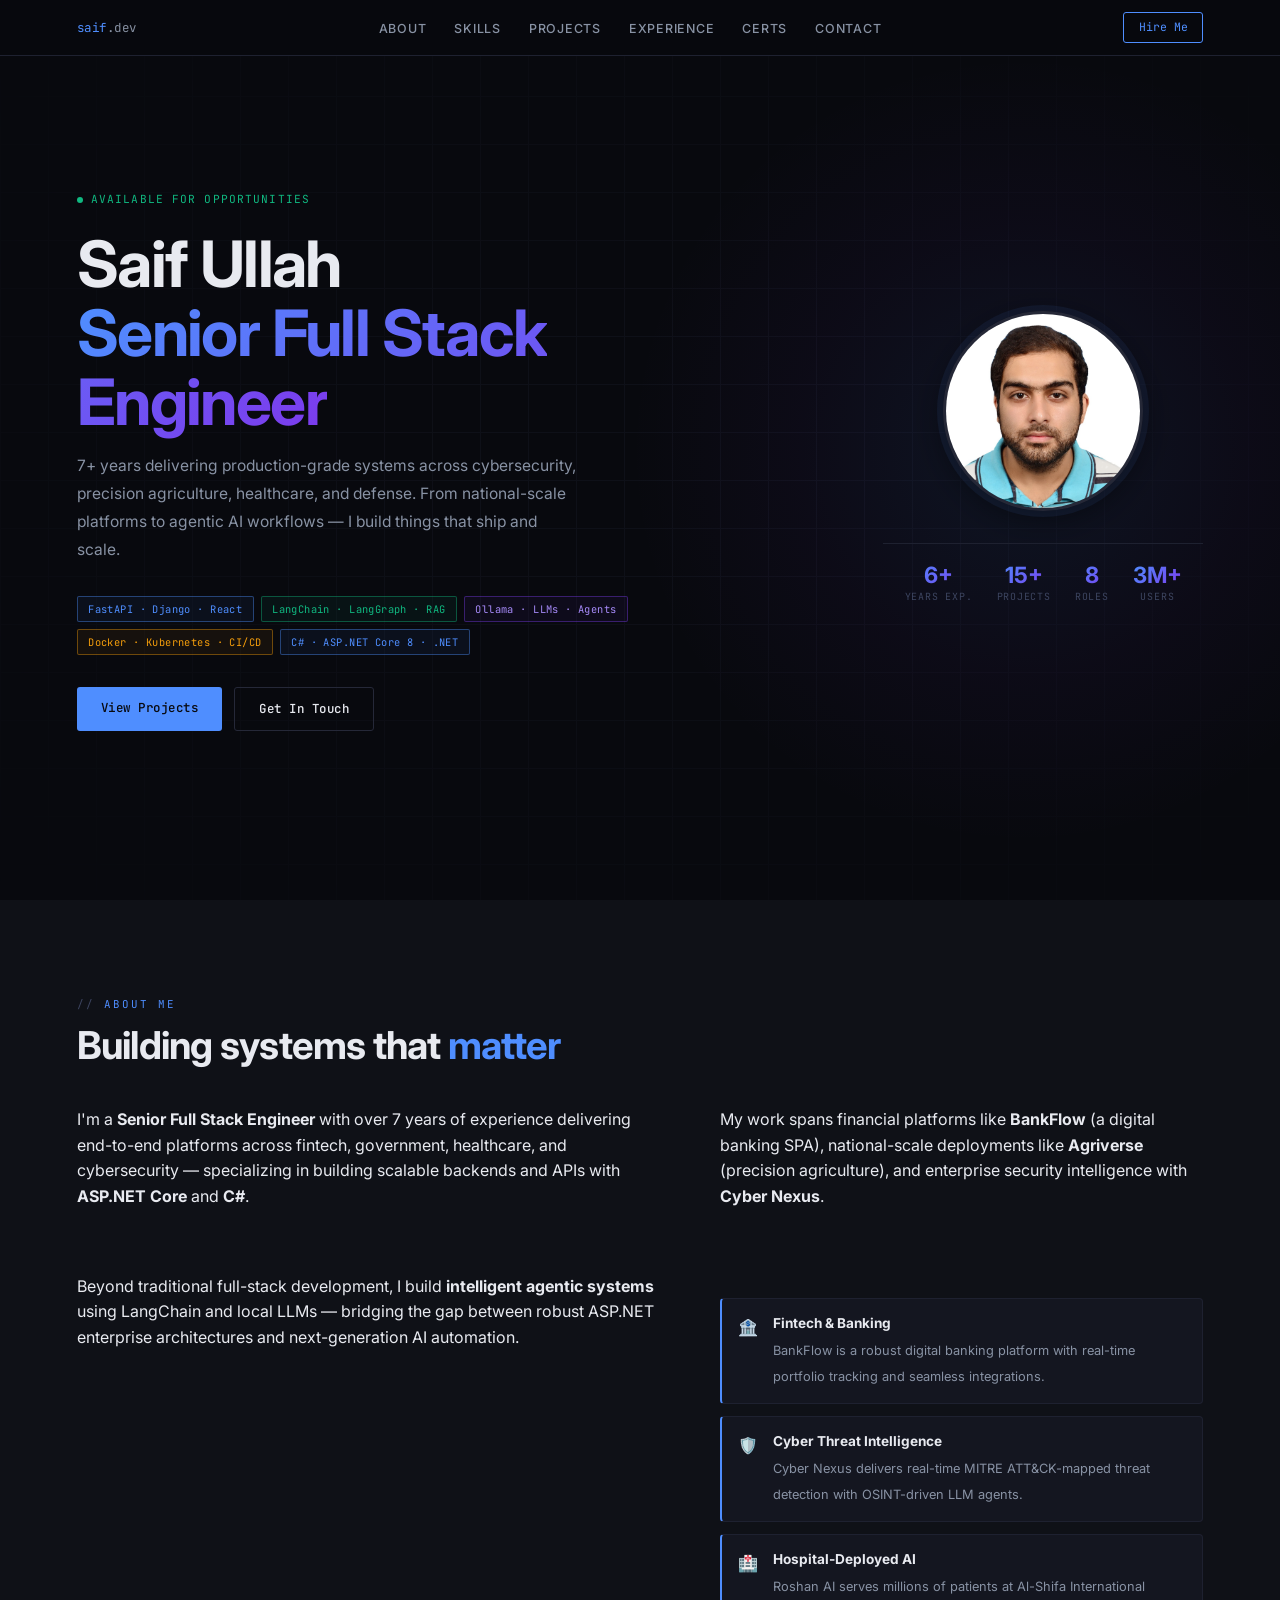
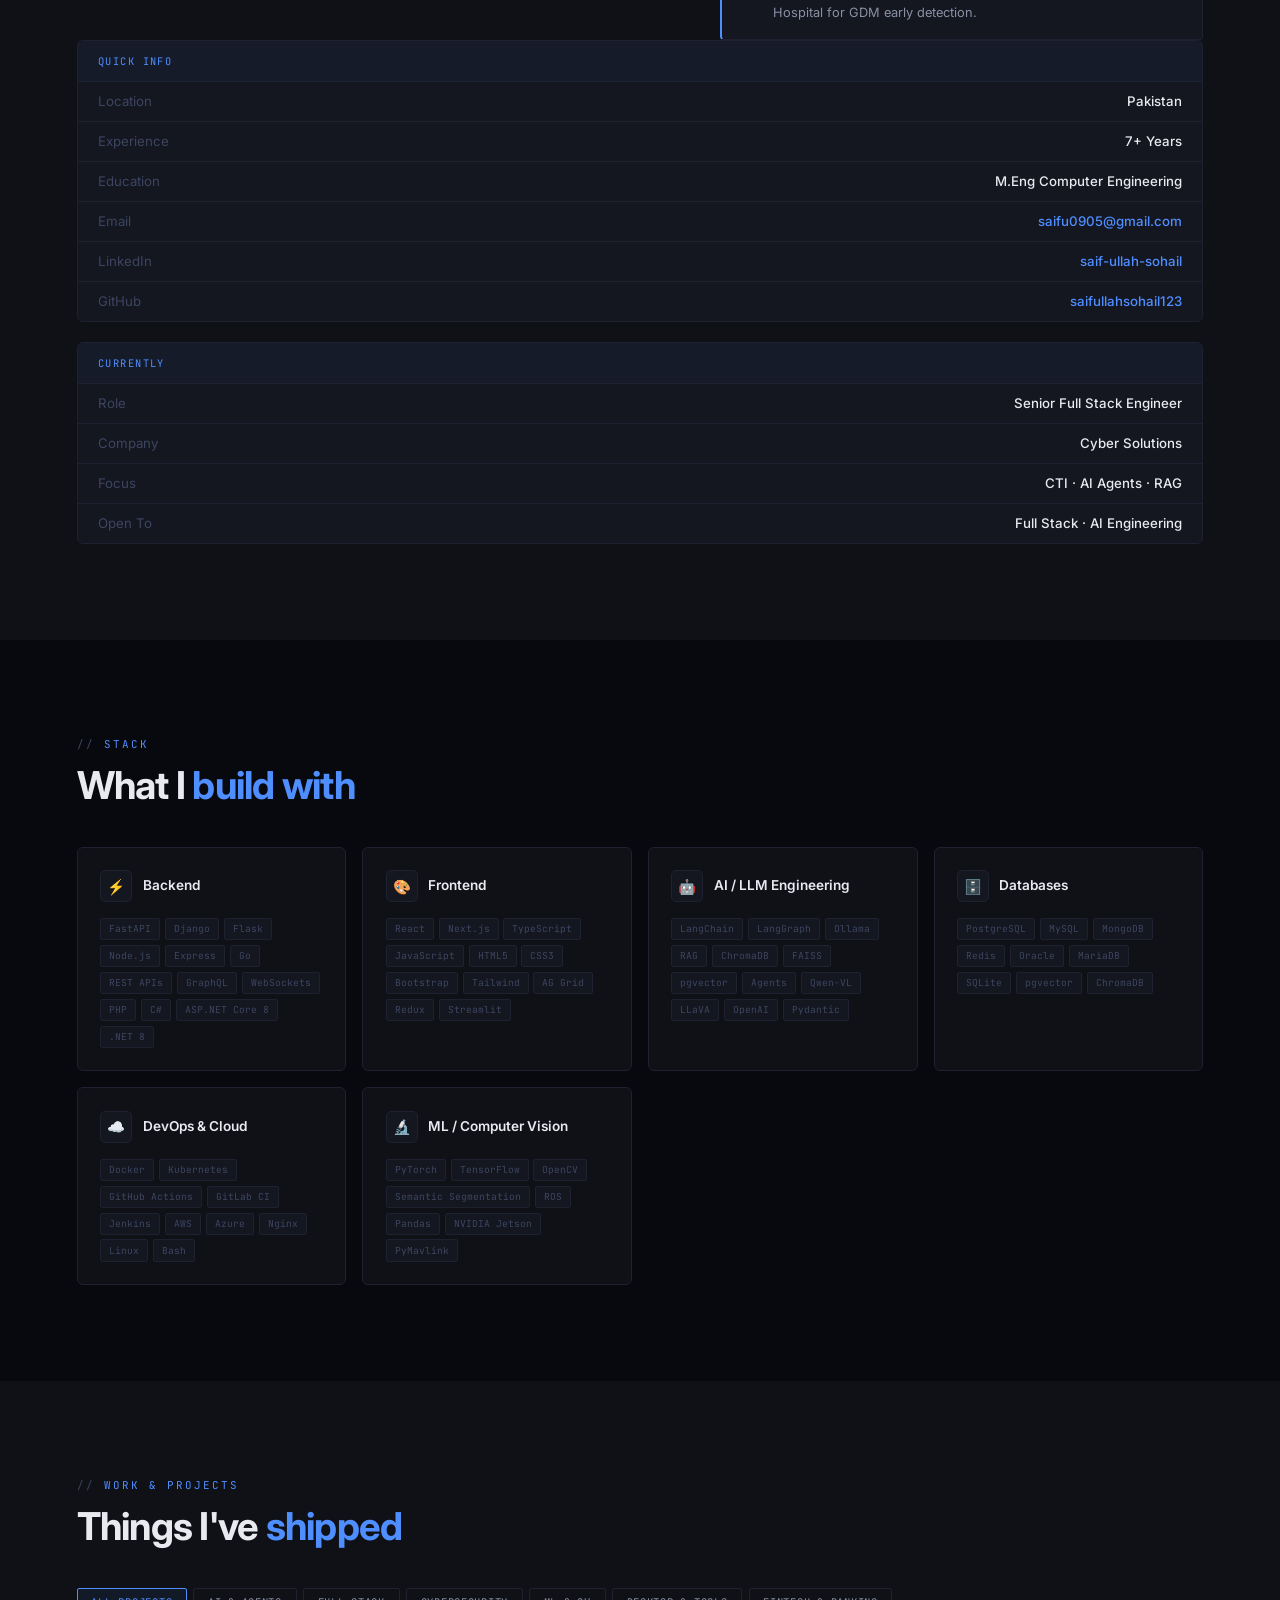
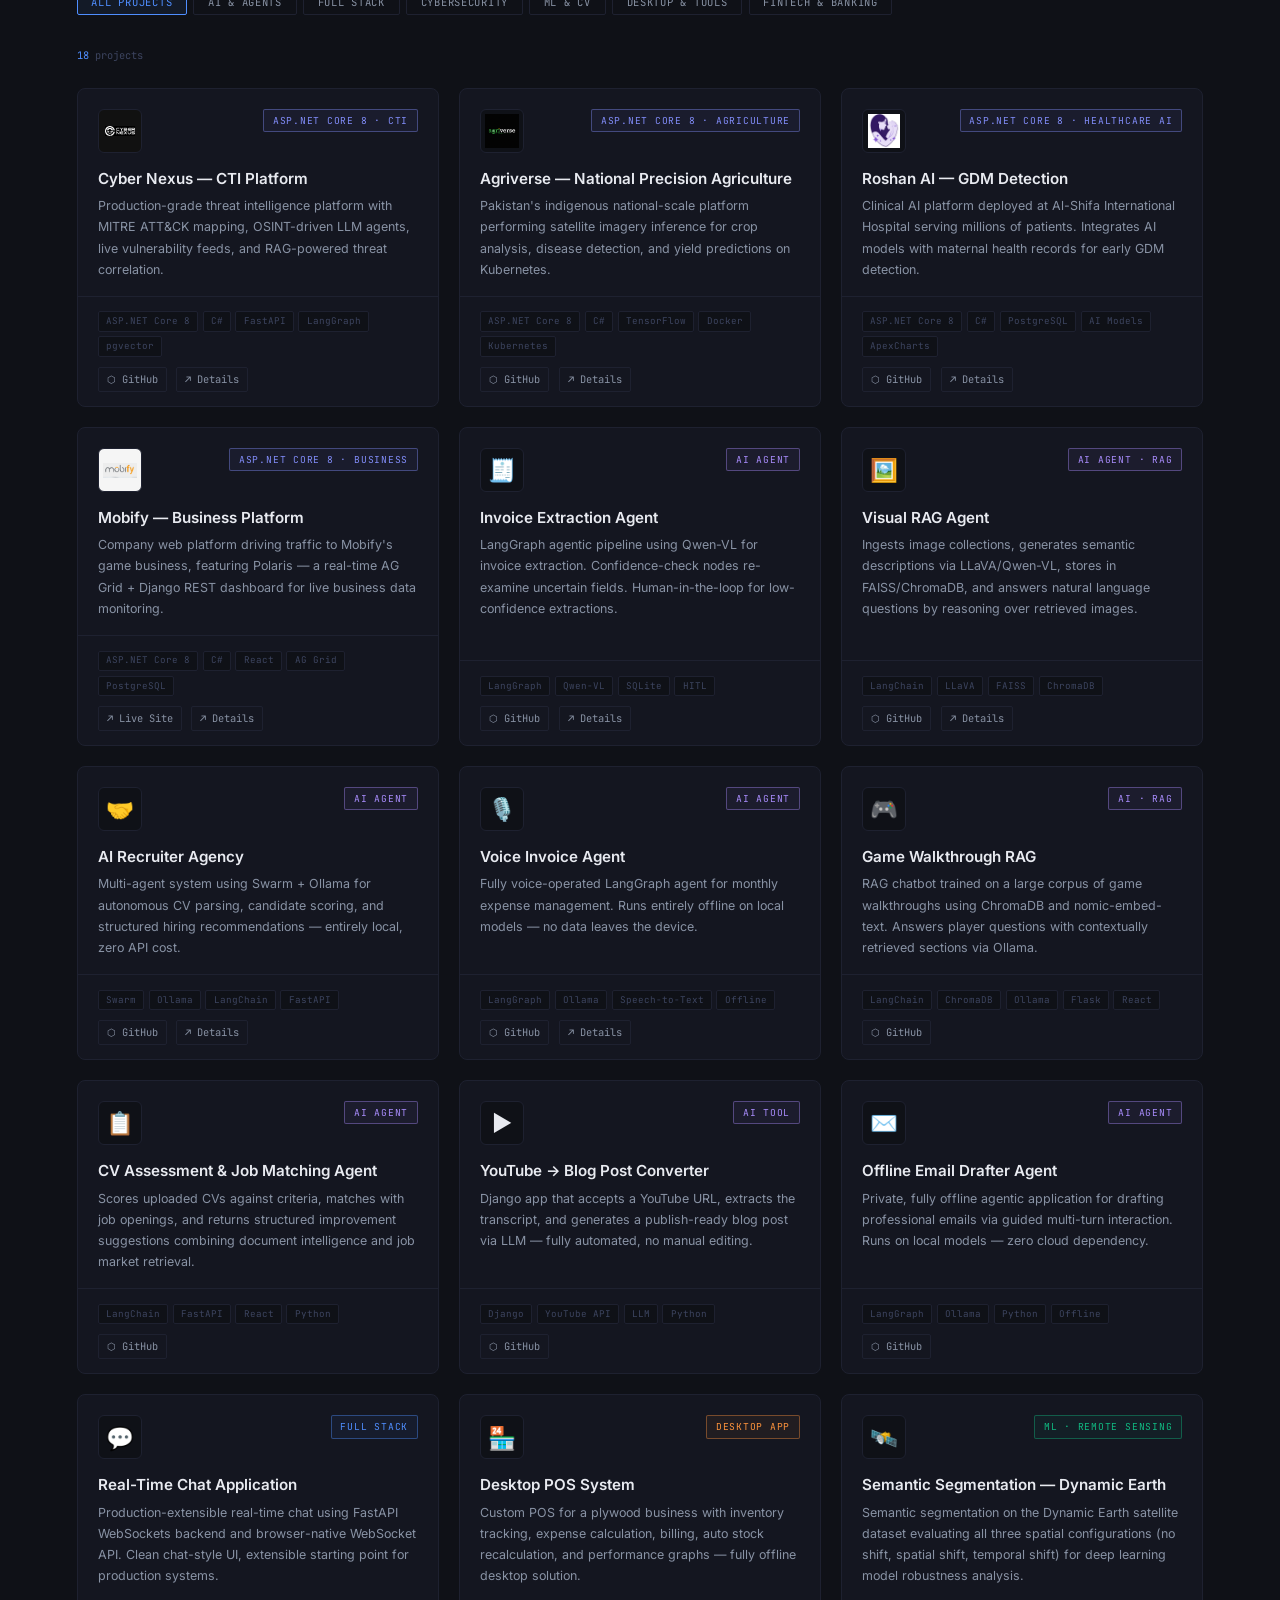
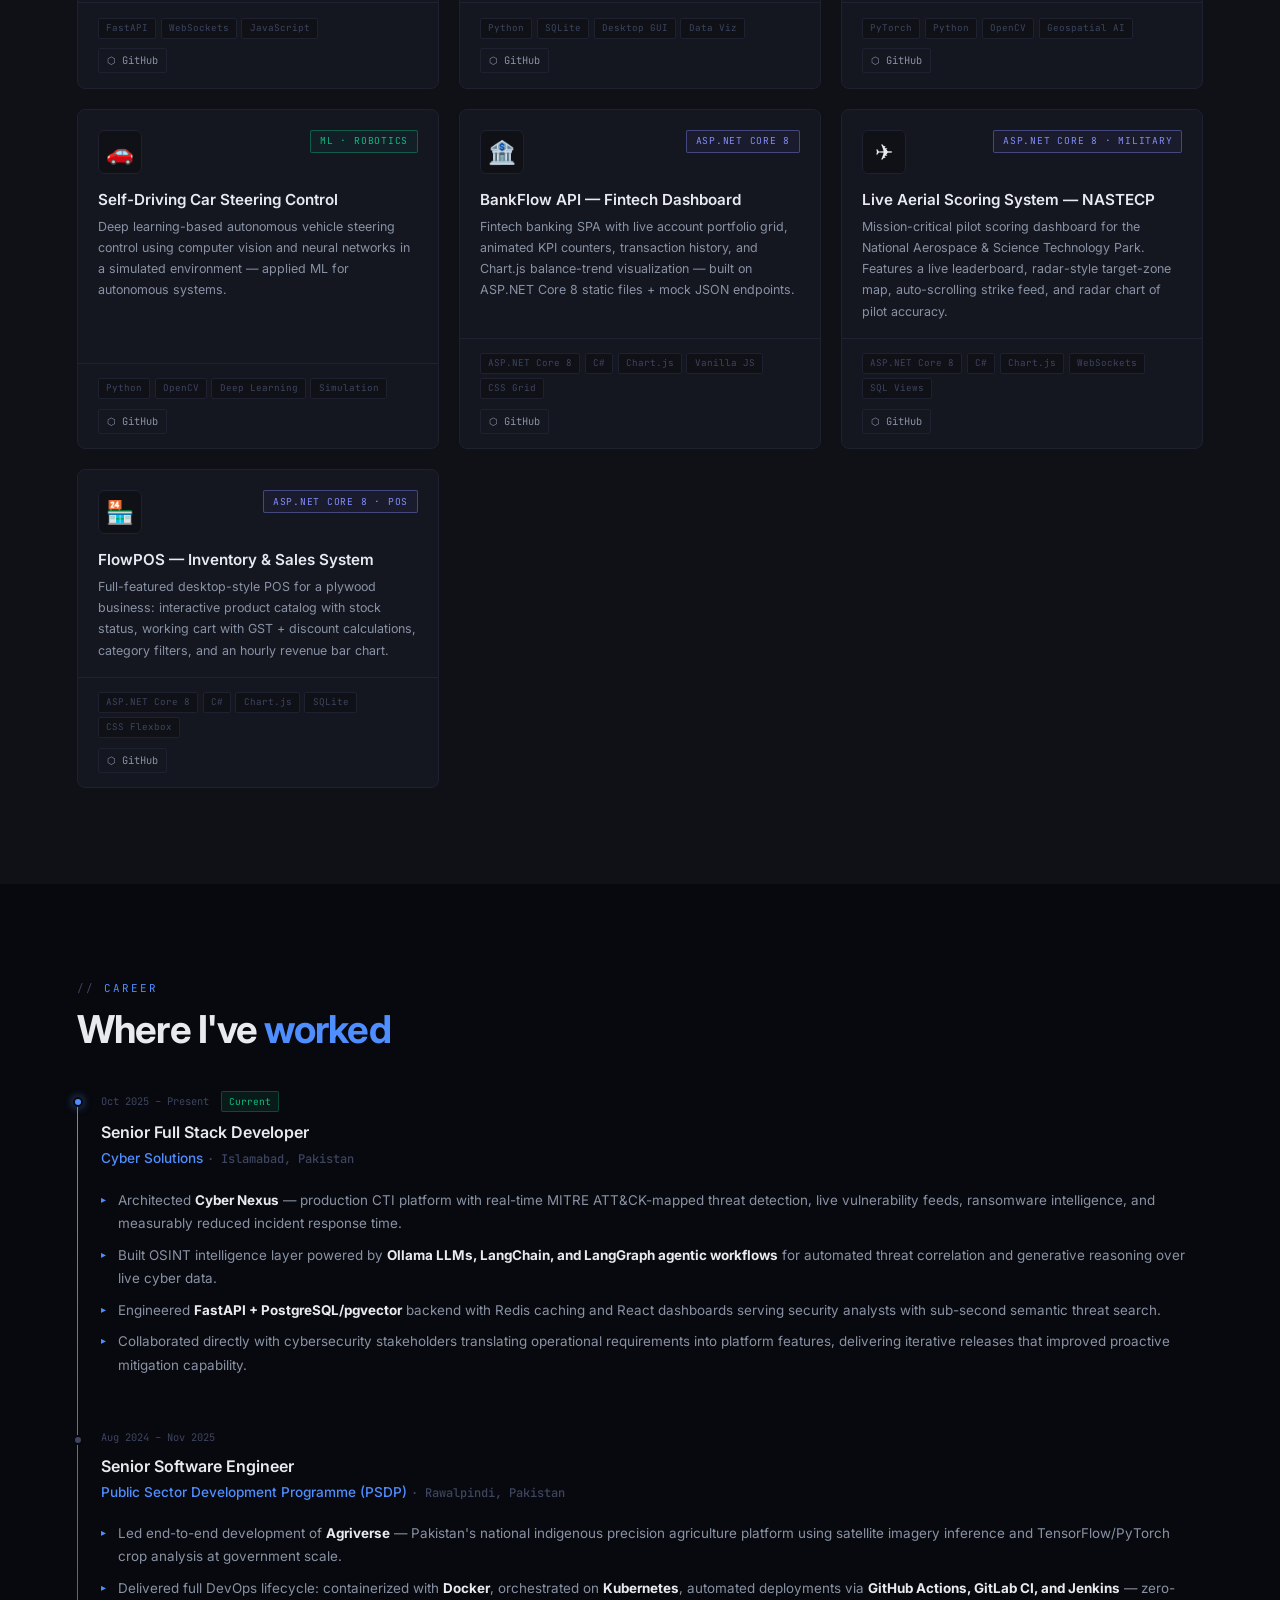
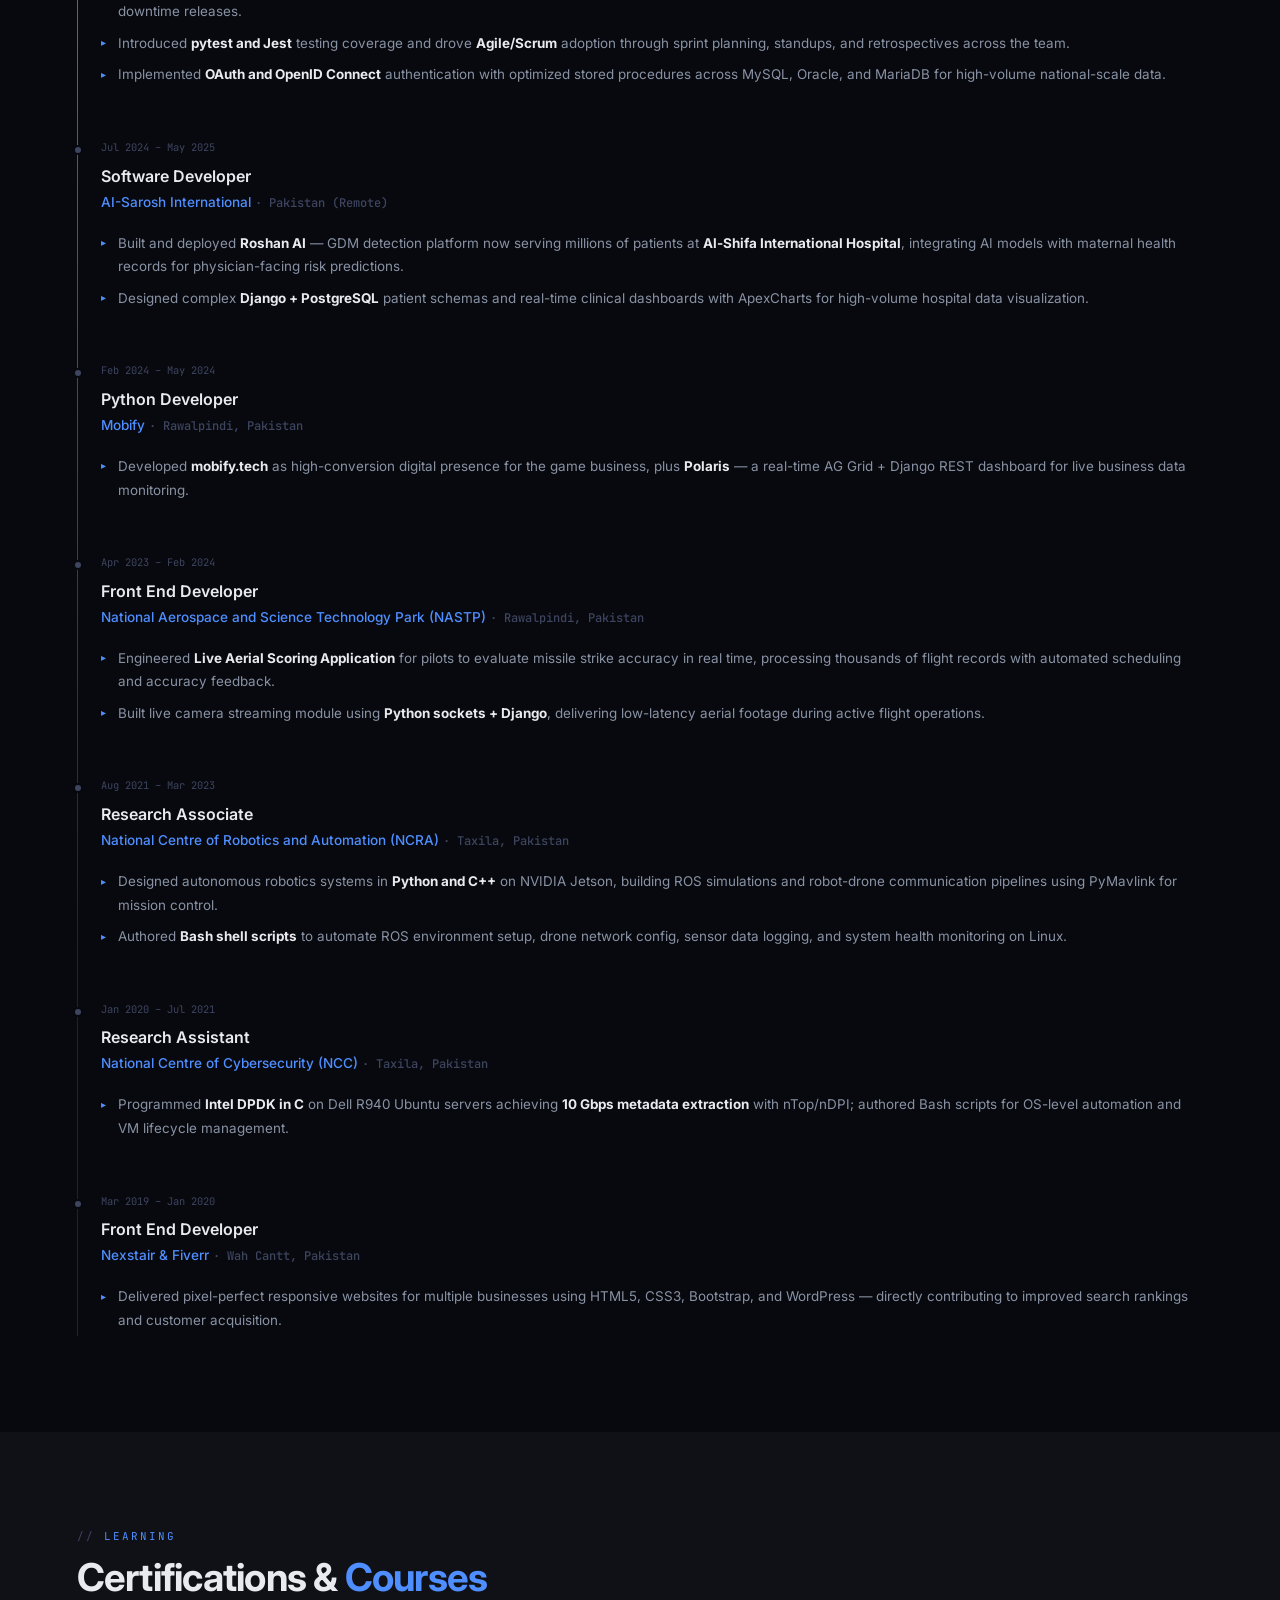
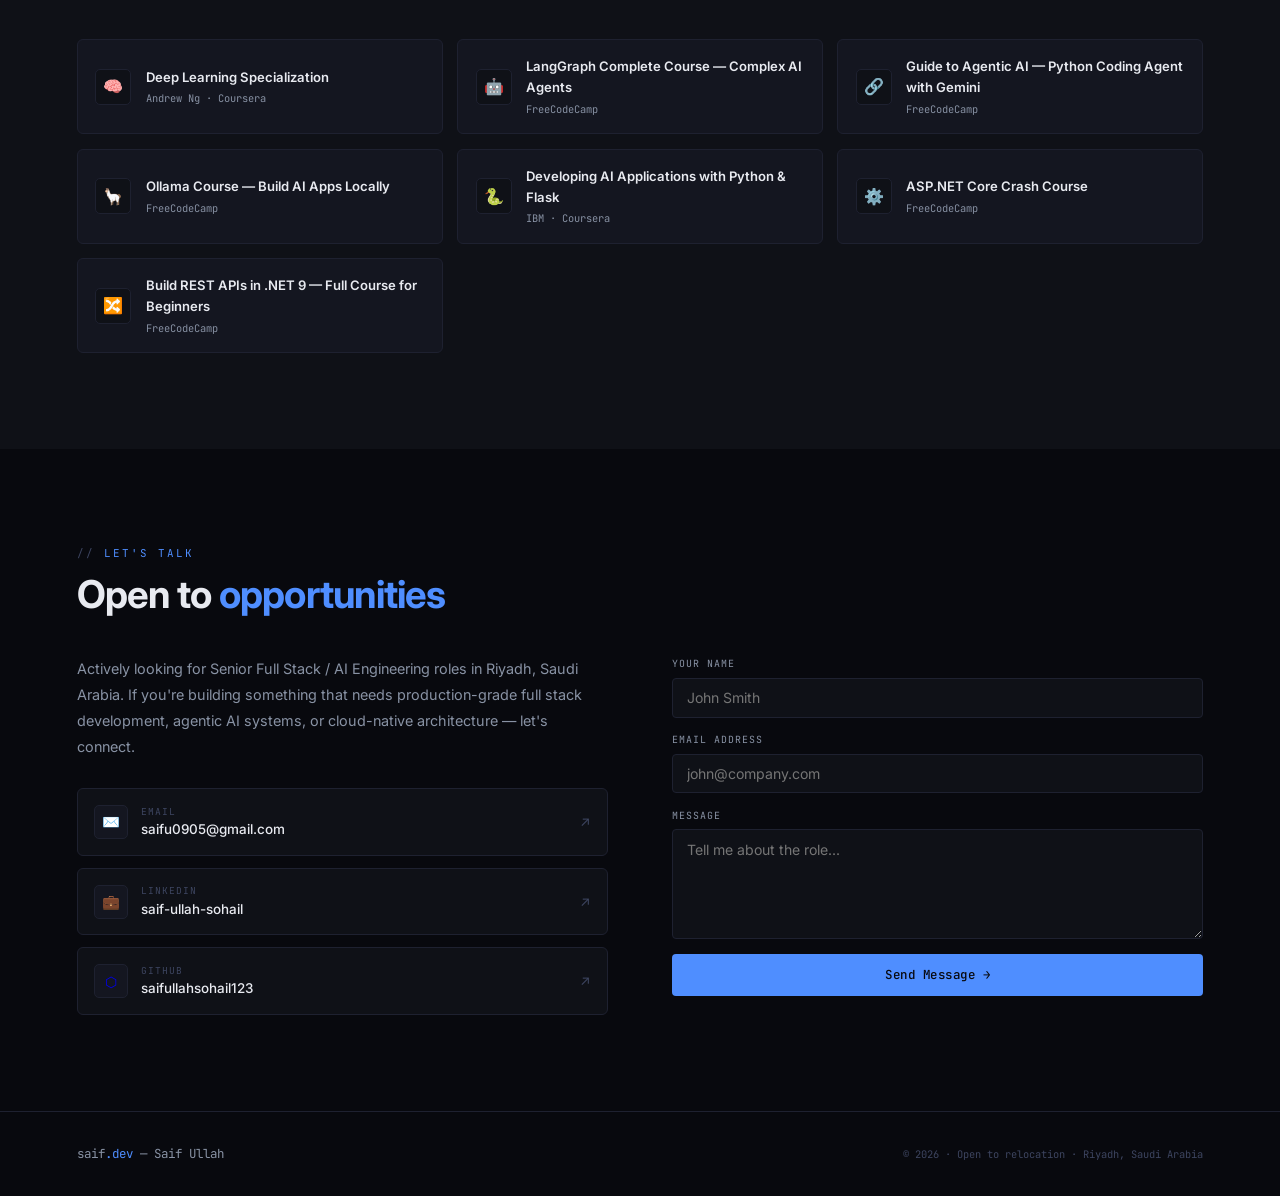
==== commit 9cfcf92a: "Update about section and filter to be Bank-oriented" ====
--- a/index.html
+++ b/index.html
@@ -1456,30 +1456,27 @@
     <div class="sec-eye">About Me</div>
     <h2 class="sec-t">Building systems that <em>matter</em></h2>
     <div class="about-grid">
-      <div class="about-body">
         <p>I'm a <strong>Senior Full Stack Engineer</strong> with over 7 years of experience delivering
-          end-to-end platforms across government, healthcare, defense, and cybersecurity — from pixel-perfect frontends
-          to production-grade agentic AI backends.</p>
-        <p>My work spans national-scale deployments like <strong>Agriverse</strong> (Pakistan's indigenous precision
-          agriculture platform), hospital-deployed AI at <strong>Al-Shifa International Hospital</strong> (Roshan AI),
-          and enterprise security intelligence with <strong>Cyber Nexus</strong>.</p>
-        <p>I specialize in building <strong>intelligent agentic systems</strong> using LangChain, LangGraph, and local
-          LLMs — systems that don't just respond, but reason, plan, and act autonomously.</p>
+          end-to-end platforms across fintech, government, healthcare, and cybersecurity — specializing in building
+          scalable backends and APIs with <strong>ASP.NET Core</strong> and <strong>C#</strong>.</p>
+        <p>My work spans financial platforms like <strong>BankFlow</strong> (a digital banking SPA), national-scale deployments like <strong>Agriverse</strong> (precision
+          agriculture), and enterprise security intelligence with <strong>Cyber Nexus</strong>.</p>
+        <p>Beyond traditional full-stack development, I build <strong>intelligent agentic systems</strong> using LangChain and local
+          LLMs — bridging the gap between robust ASP.NET enterprise architectures and next-generation AI automation.</p>
         <div class="hl-list">
           <div class="hl">
-            <div class="hl-ico">🏥</div>
-            <div class="hl-body"><strong>Hospital-Deployed AI</strong><span>Roshan AI serves millions of patients at
-                Al-Shifa International Hospital for GDM early detection.</span></div>
-          </div>
-          <div class="hl">
-            <div class="hl-ico">🌾</div>
-            <div class="hl-body"><strong>National-Scale Agriculture</strong><span>Agriverse is Pakistan's indigenous
-                satellite-powered precision agriculture platform.</span></div>
+            <div class="hl-ico">🏦</div>
+            <div class="hl-body"><strong>Fintech & Banking</strong><span>BankFlow is a robust digital banking platform with real-time portfolio tracking and seamless integrations.</span></div>
           </div>
           <div class="hl">
             <div class="hl-ico">🛡️</div>
             <div class="hl-body"><strong>Cyber Threat Intelligence</strong><span>Cyber Nexus delivers real-time MITRE
                 ATT&CK-mapped threat detection with OSINT-driven LLM agents.</span></div>
+          </div>
+          <div class="hl">
+            <div class="hl-ico">🏥</div>
+            <div class="hl-body"><strong>Hospital-Deployed AI</strong><span>Roshan AI serves millions of patients at
+                Al-Shifa International Hospital for GDM early detection.</span></div>
           </div>
         </div>
       </div>
@@ -1589,7 +1586,7 @@
       <button class="ptab" onclick="fp('cy',this)">Cybersecurity</button>
       <button class="ptab" onclick="fp('ml',this)">ML &amp; CV</button>
       <button class="ptab" onclick="fp('dt',this)">Desktop &amp; Tools</button>
-      <button class="ptab" onclick="fp('dn',this)" style="color:#a5b4fc;border-color:rgba(129,140,248,.35)">⬡ ASP.NET Core</button>
+      <button class="ptab" onclick="fp('dn',this)">Fintech &amp; Banking</button>
     </div>
     <div class="proj-count" id="pcount"><span id="pnum">18</span> projects</div>
     <div class="pgrid" id="PG">
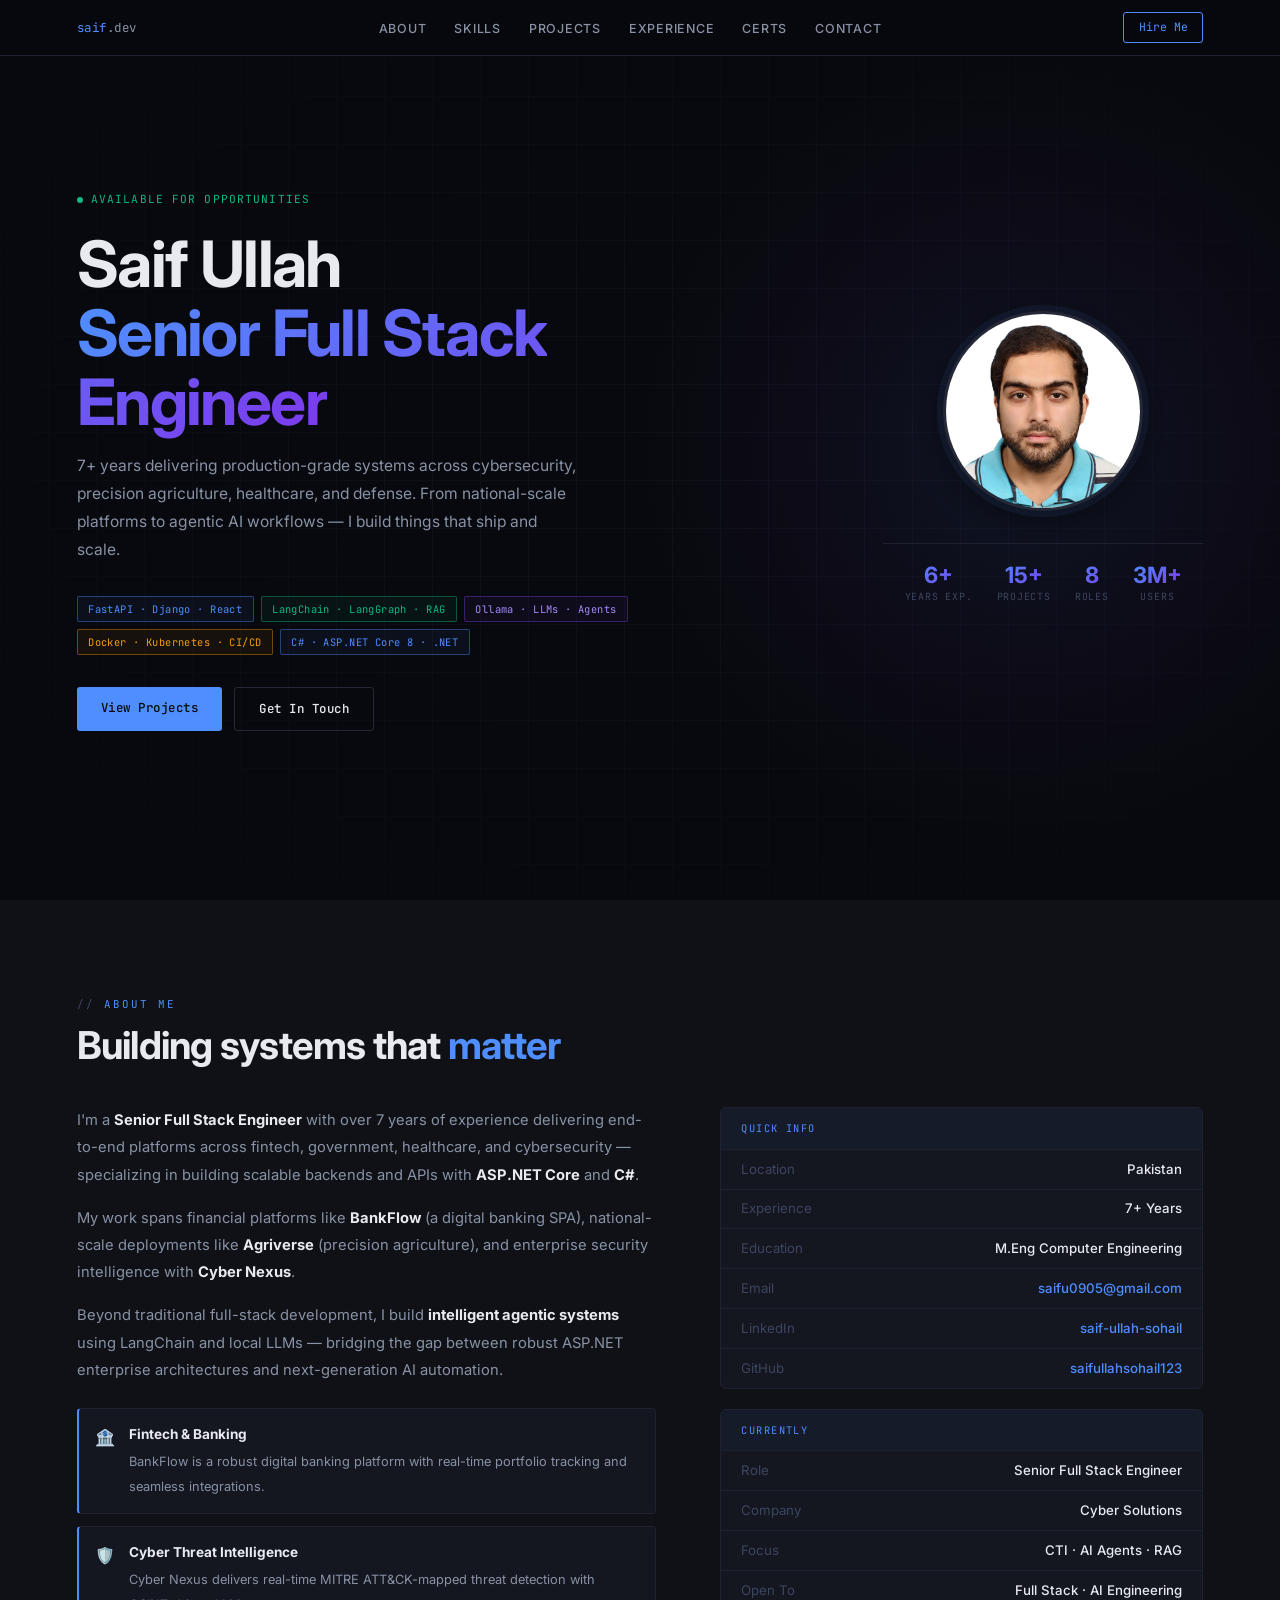
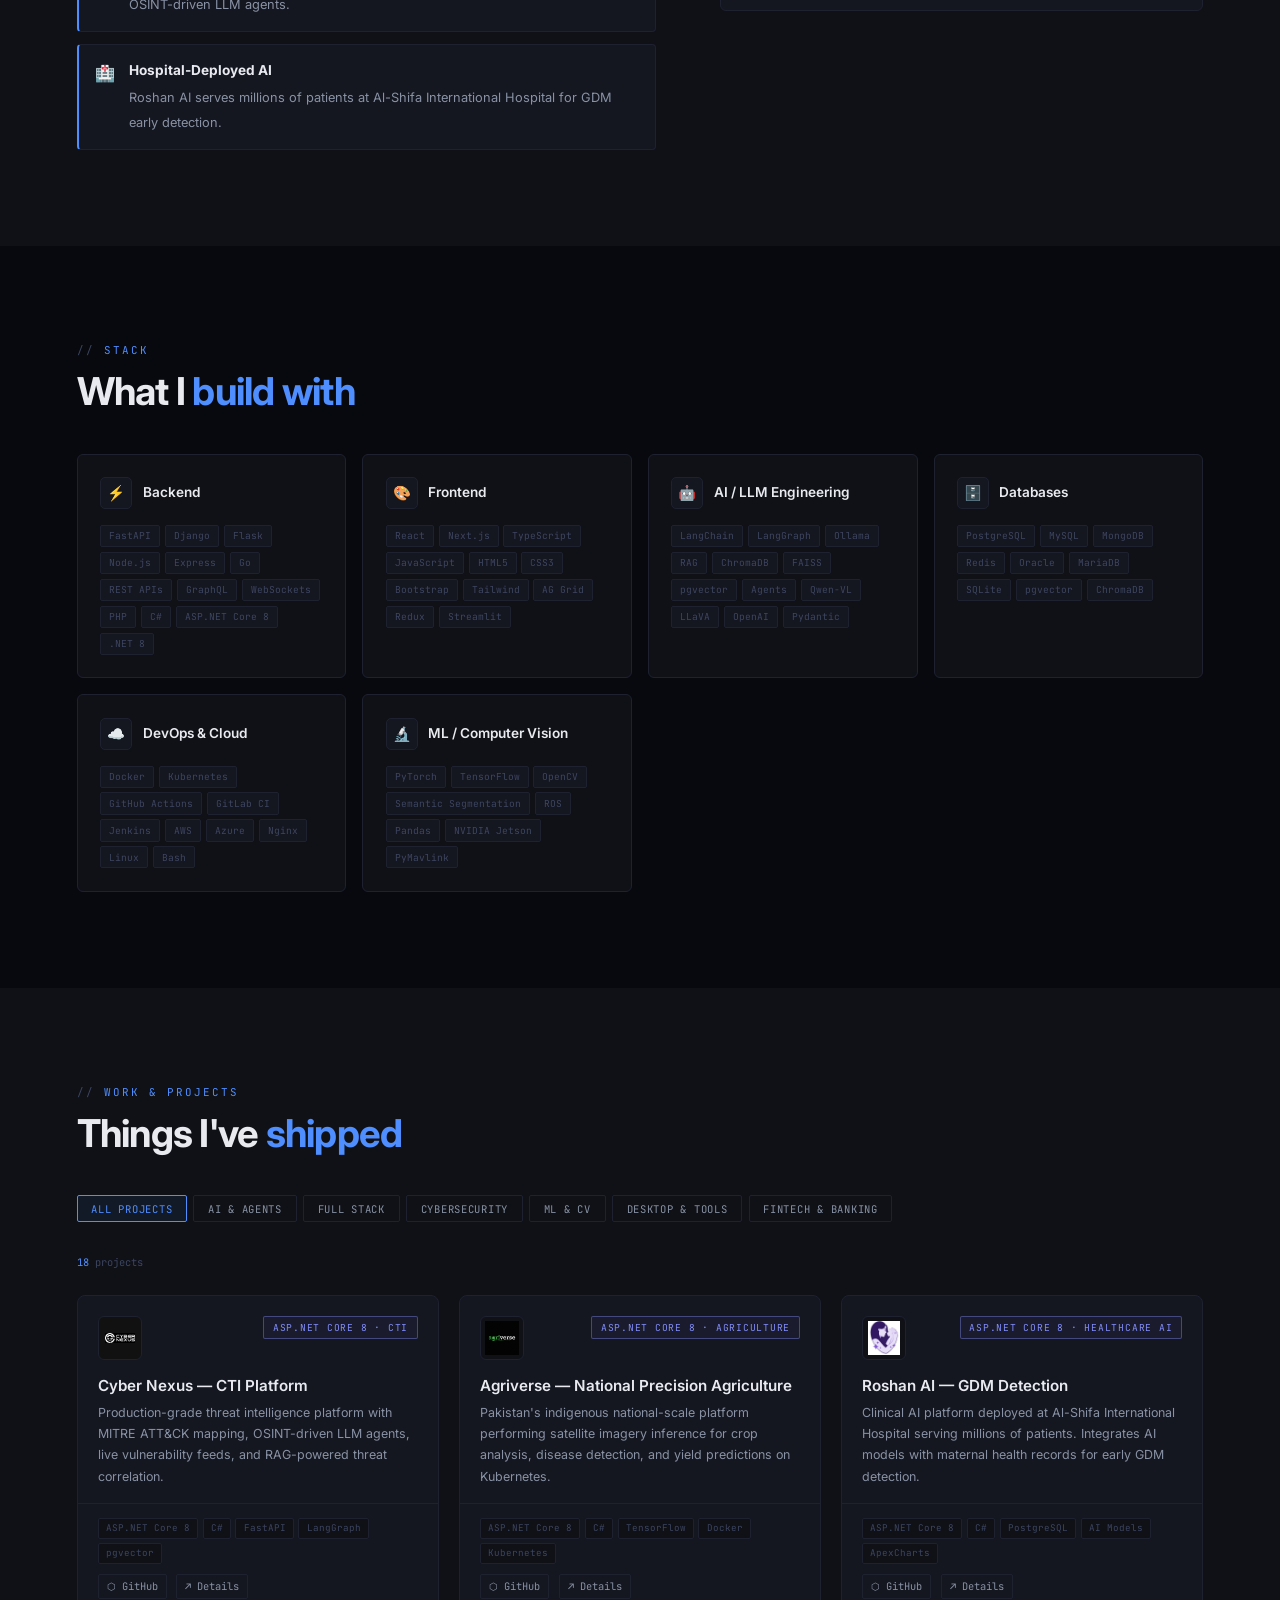
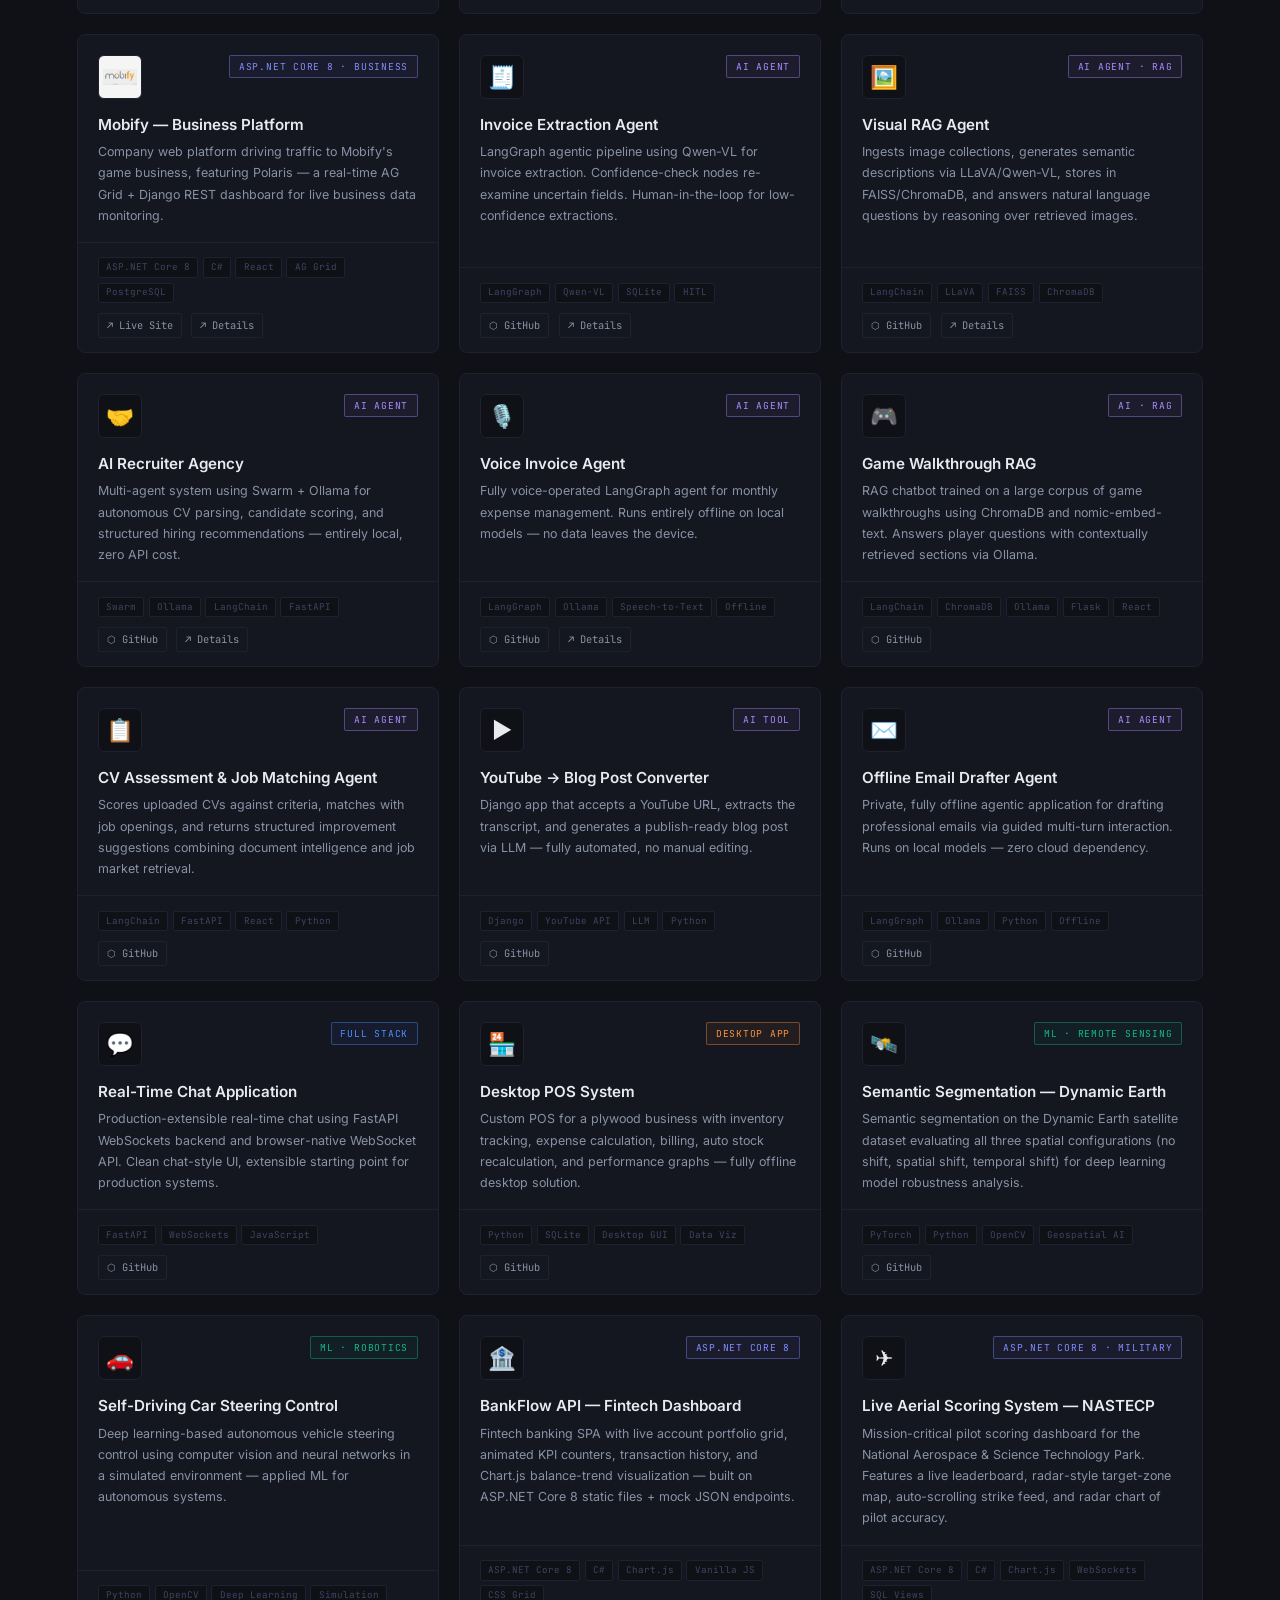
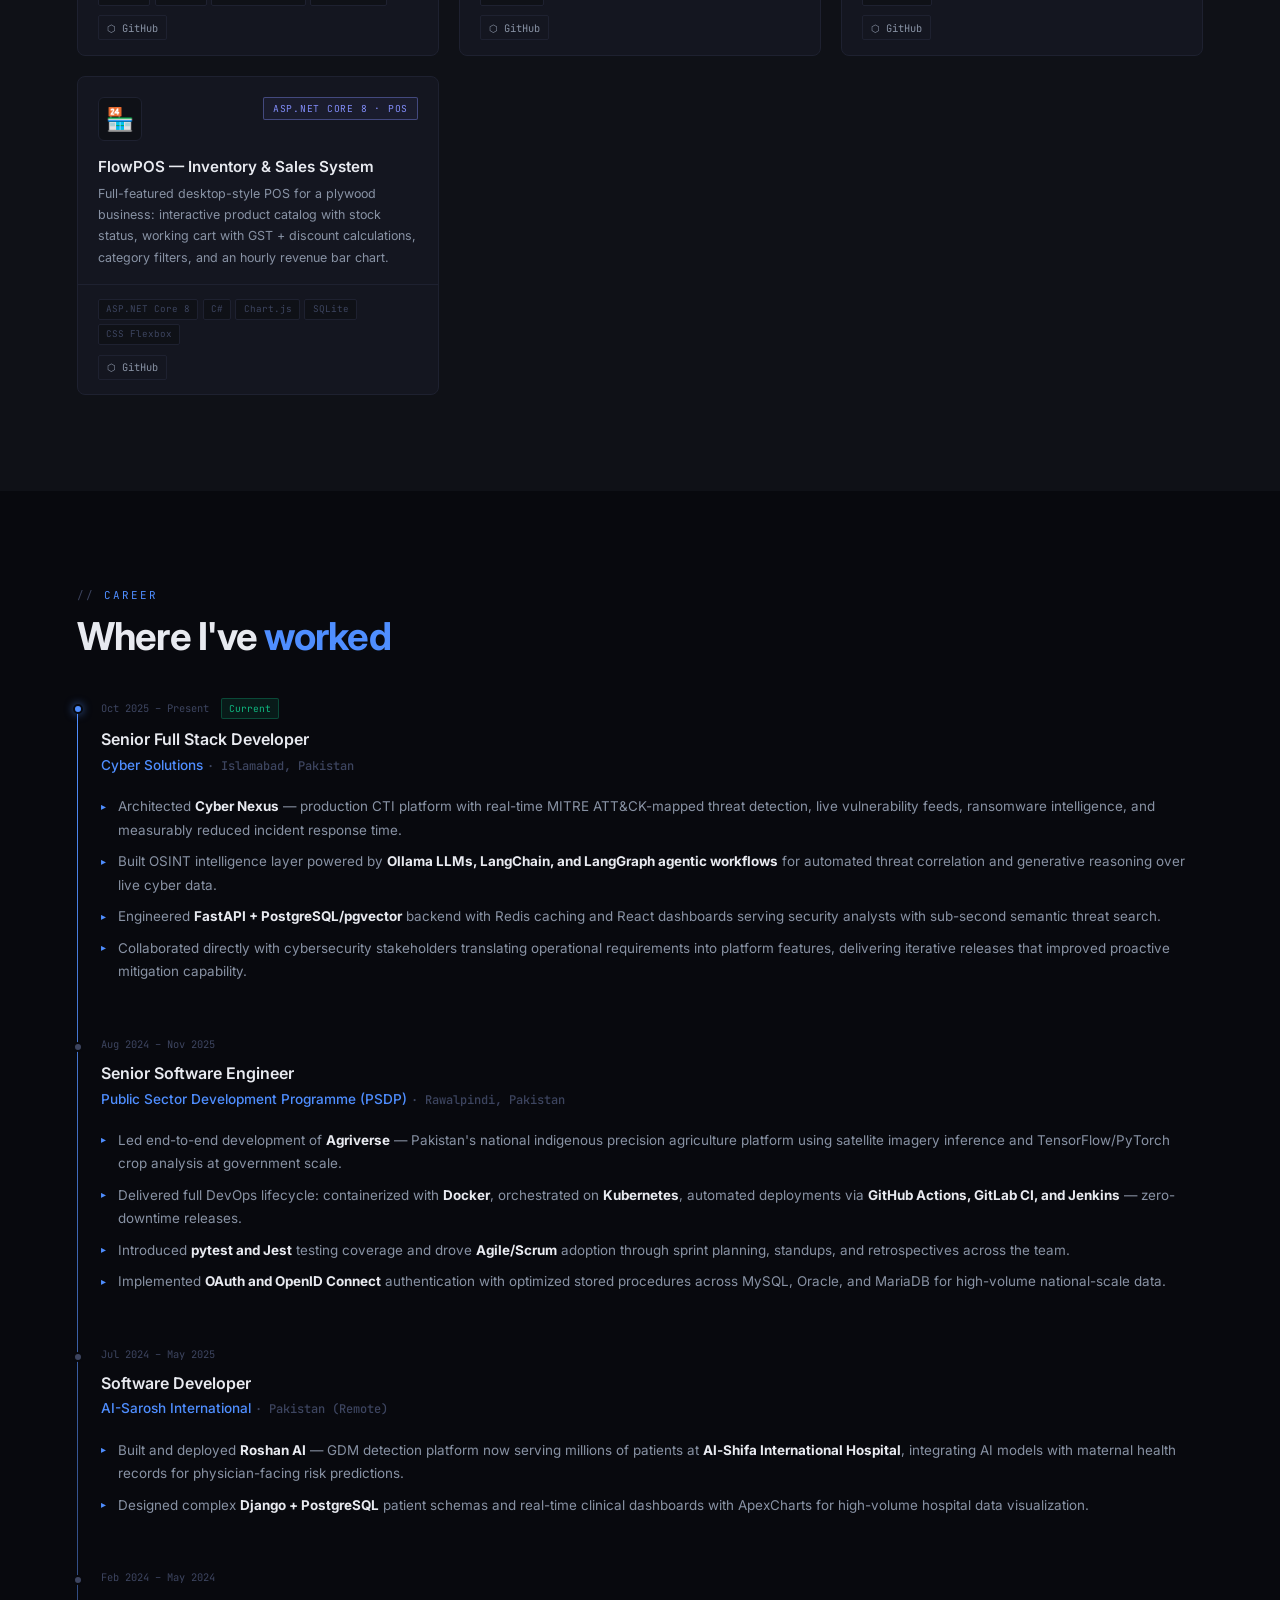
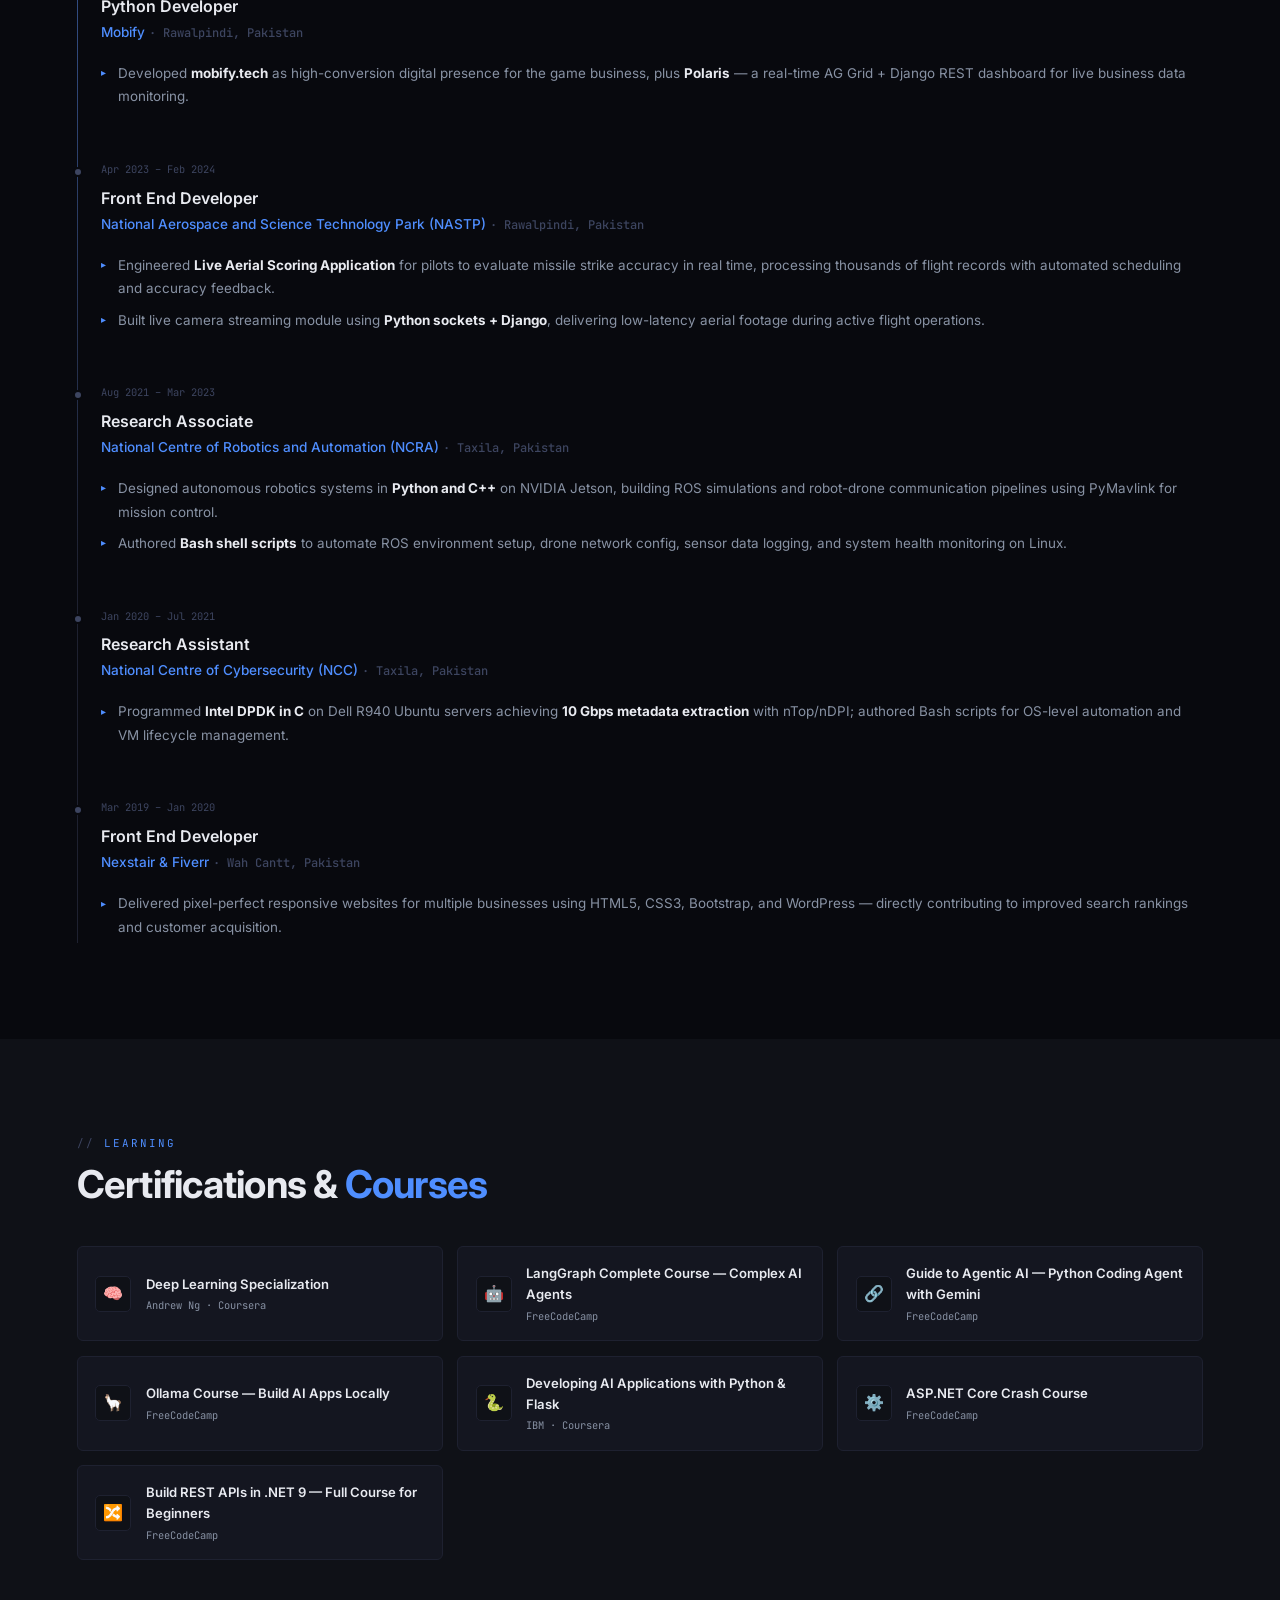
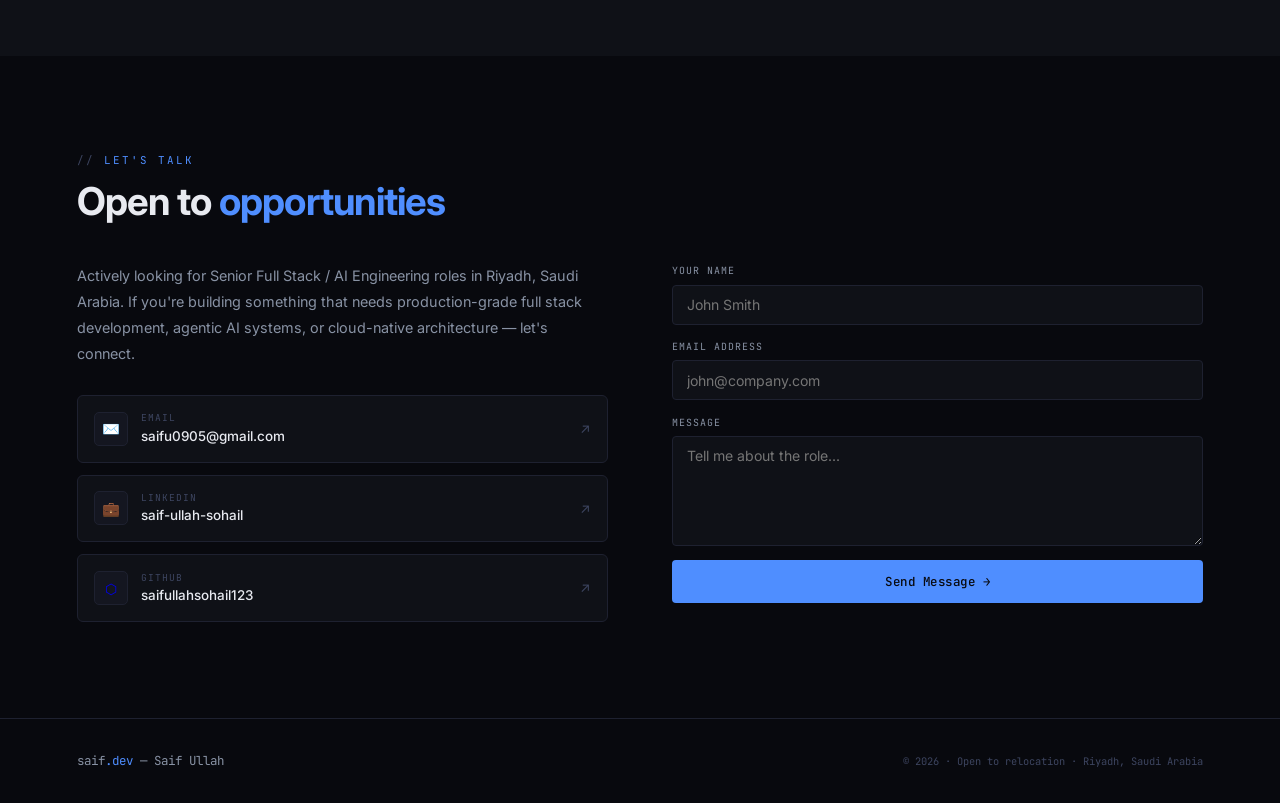
==== commit 444d1641: "Fix broken layout div tag" ====
--- a/index.html
+++ b/index.html
@@ -1456,6 +1456,7 @@
     <div class="sec-eye">About Me</div>
     <h2 class="sec-t">Building systems that <em>matter</em></h2>
     <div class="about-grid">
+      <div class="about-body">
         <p>I'm a <strong>Senior Full Stack Engineer</strong> with over 7 years of experience delivering
           end-to-end platforms across fintech, government, healthcare, and cybersecurity — specializing in building
           scalable backends and APIs with <strong>ASP.NET Core</strong> and <strong>C#</strong>.</p>
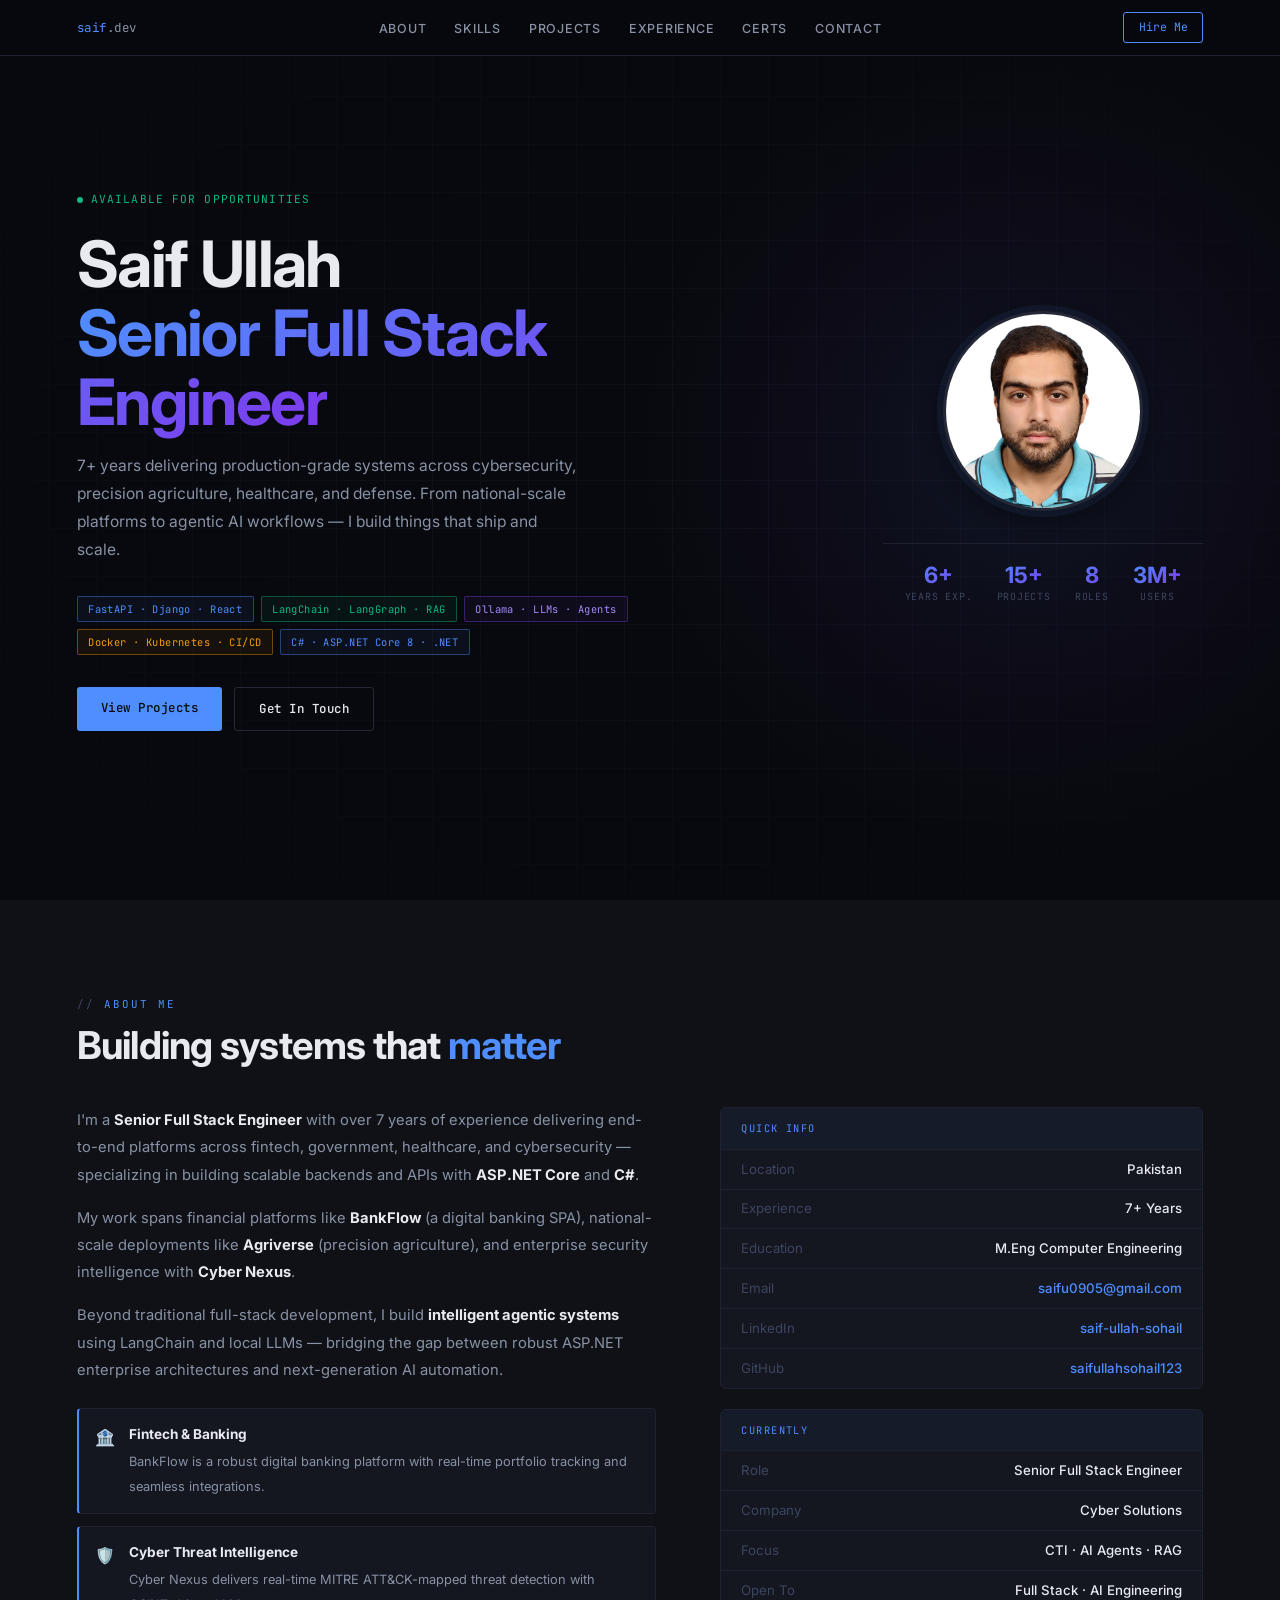
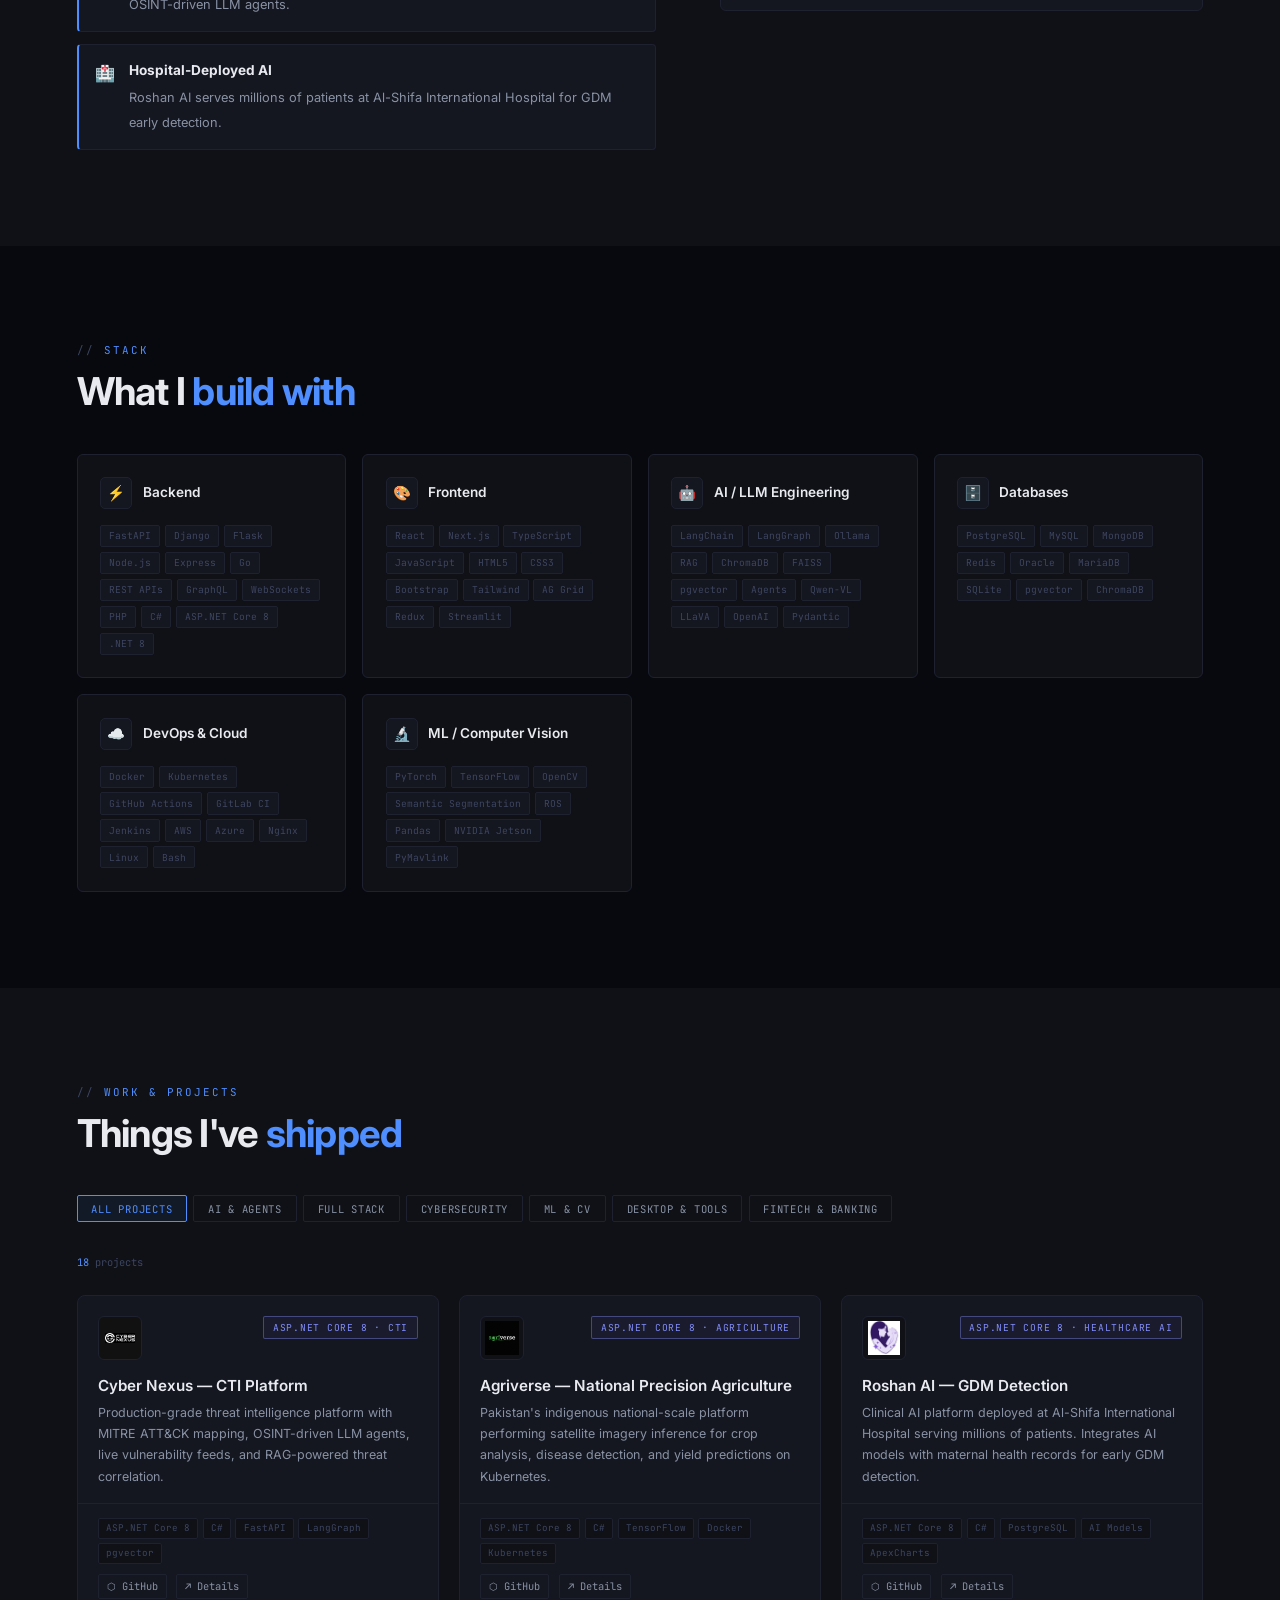
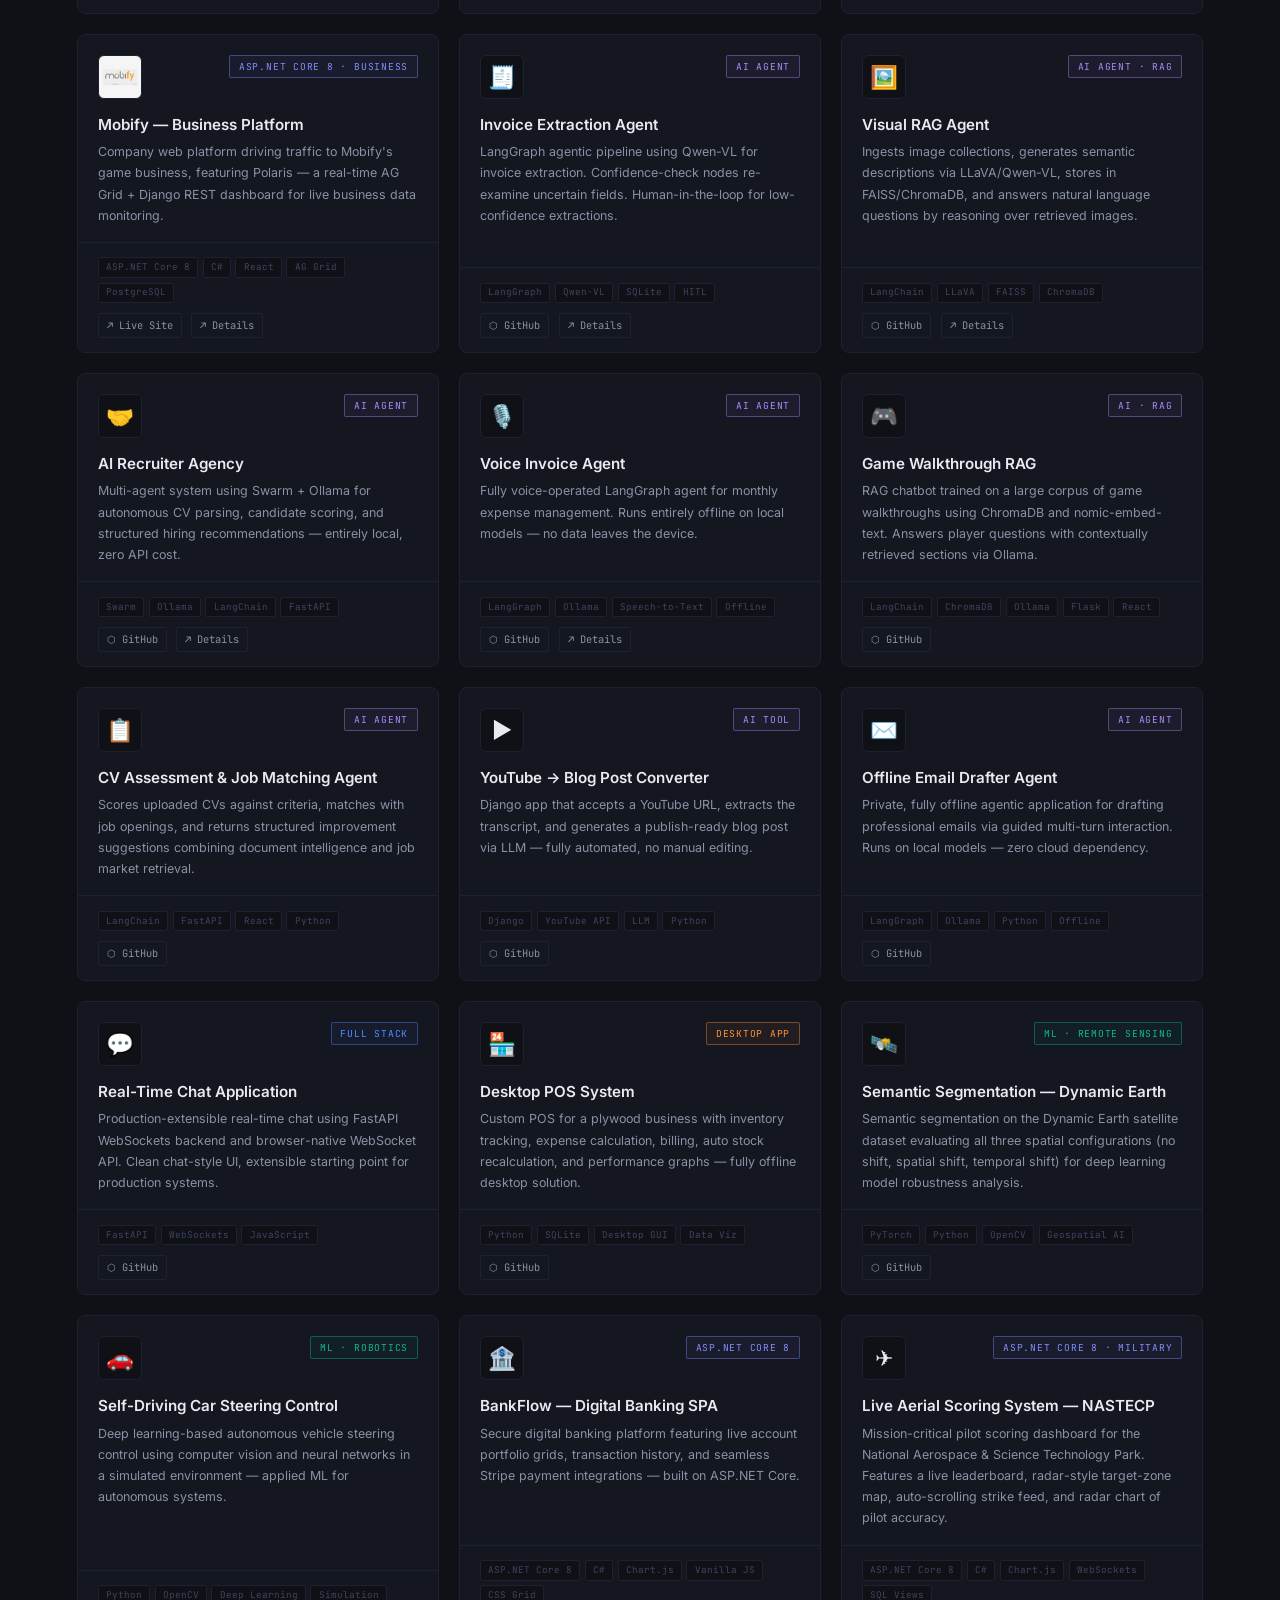
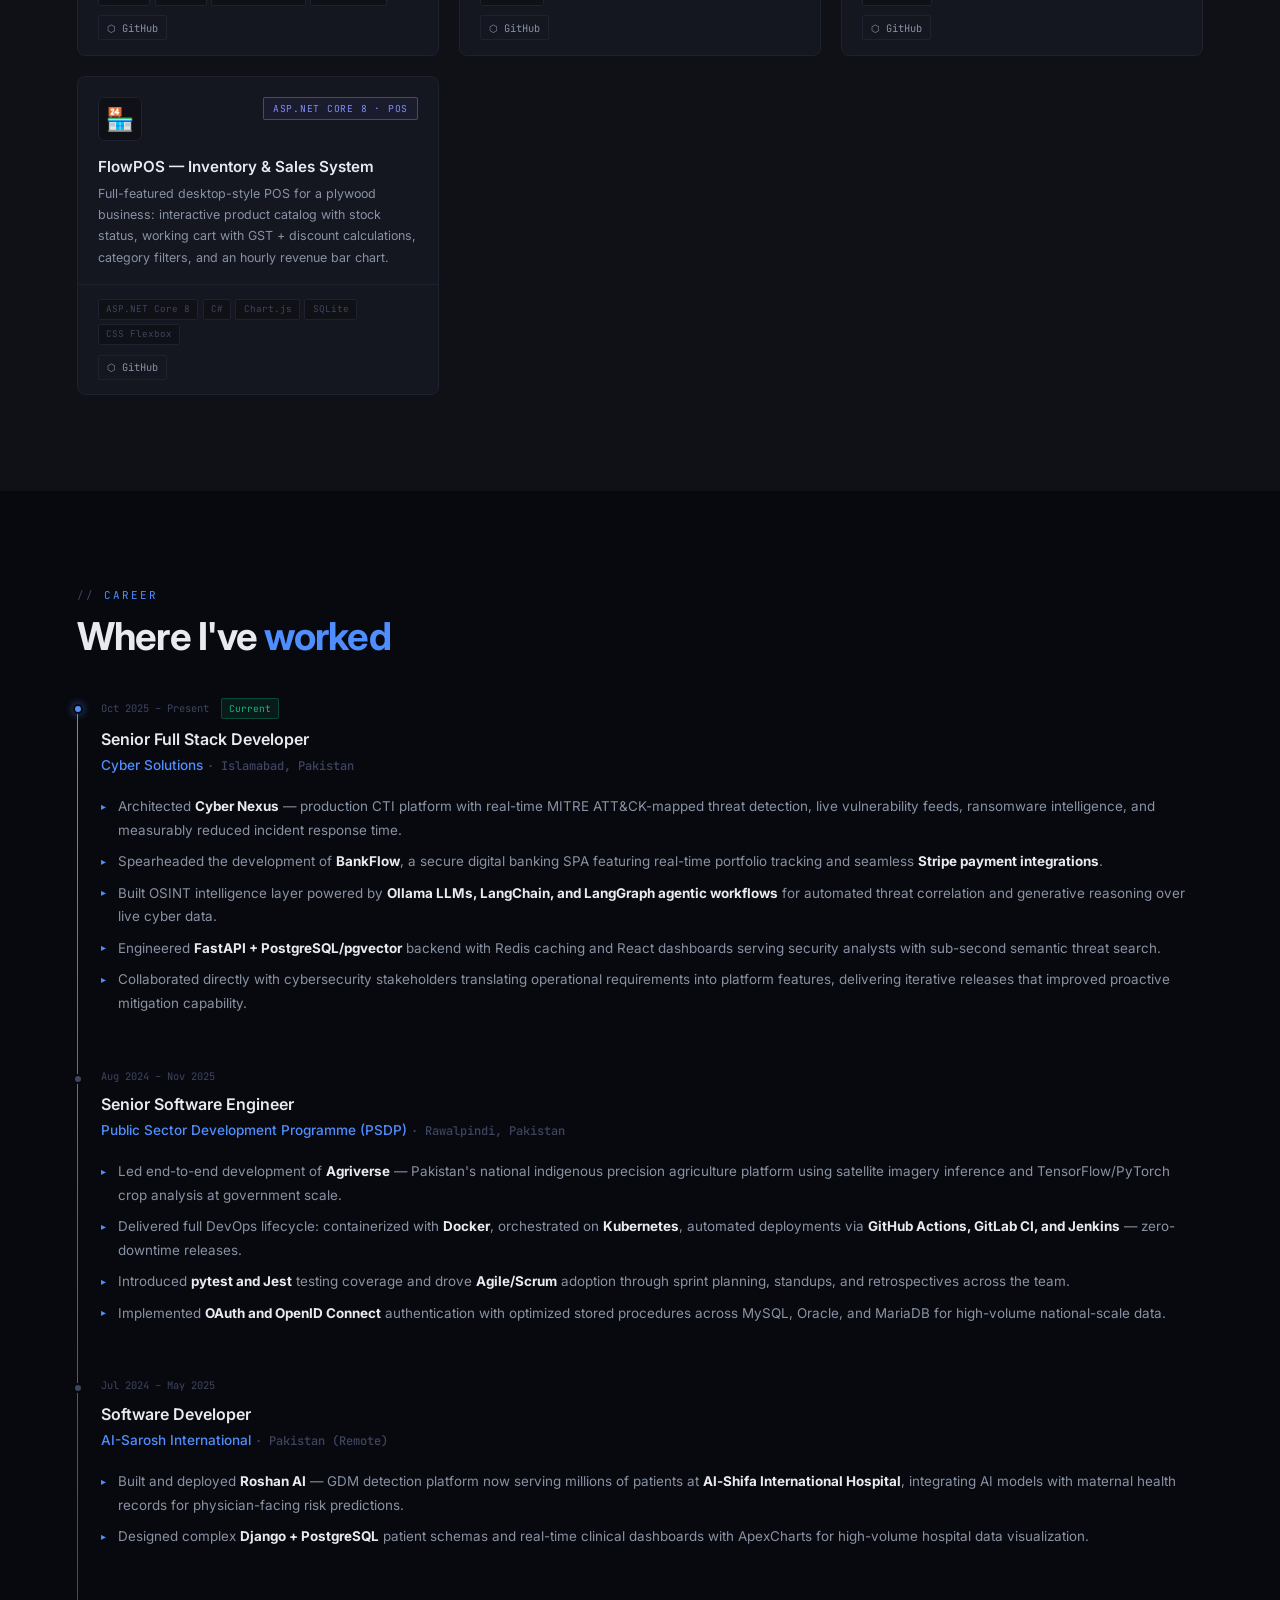
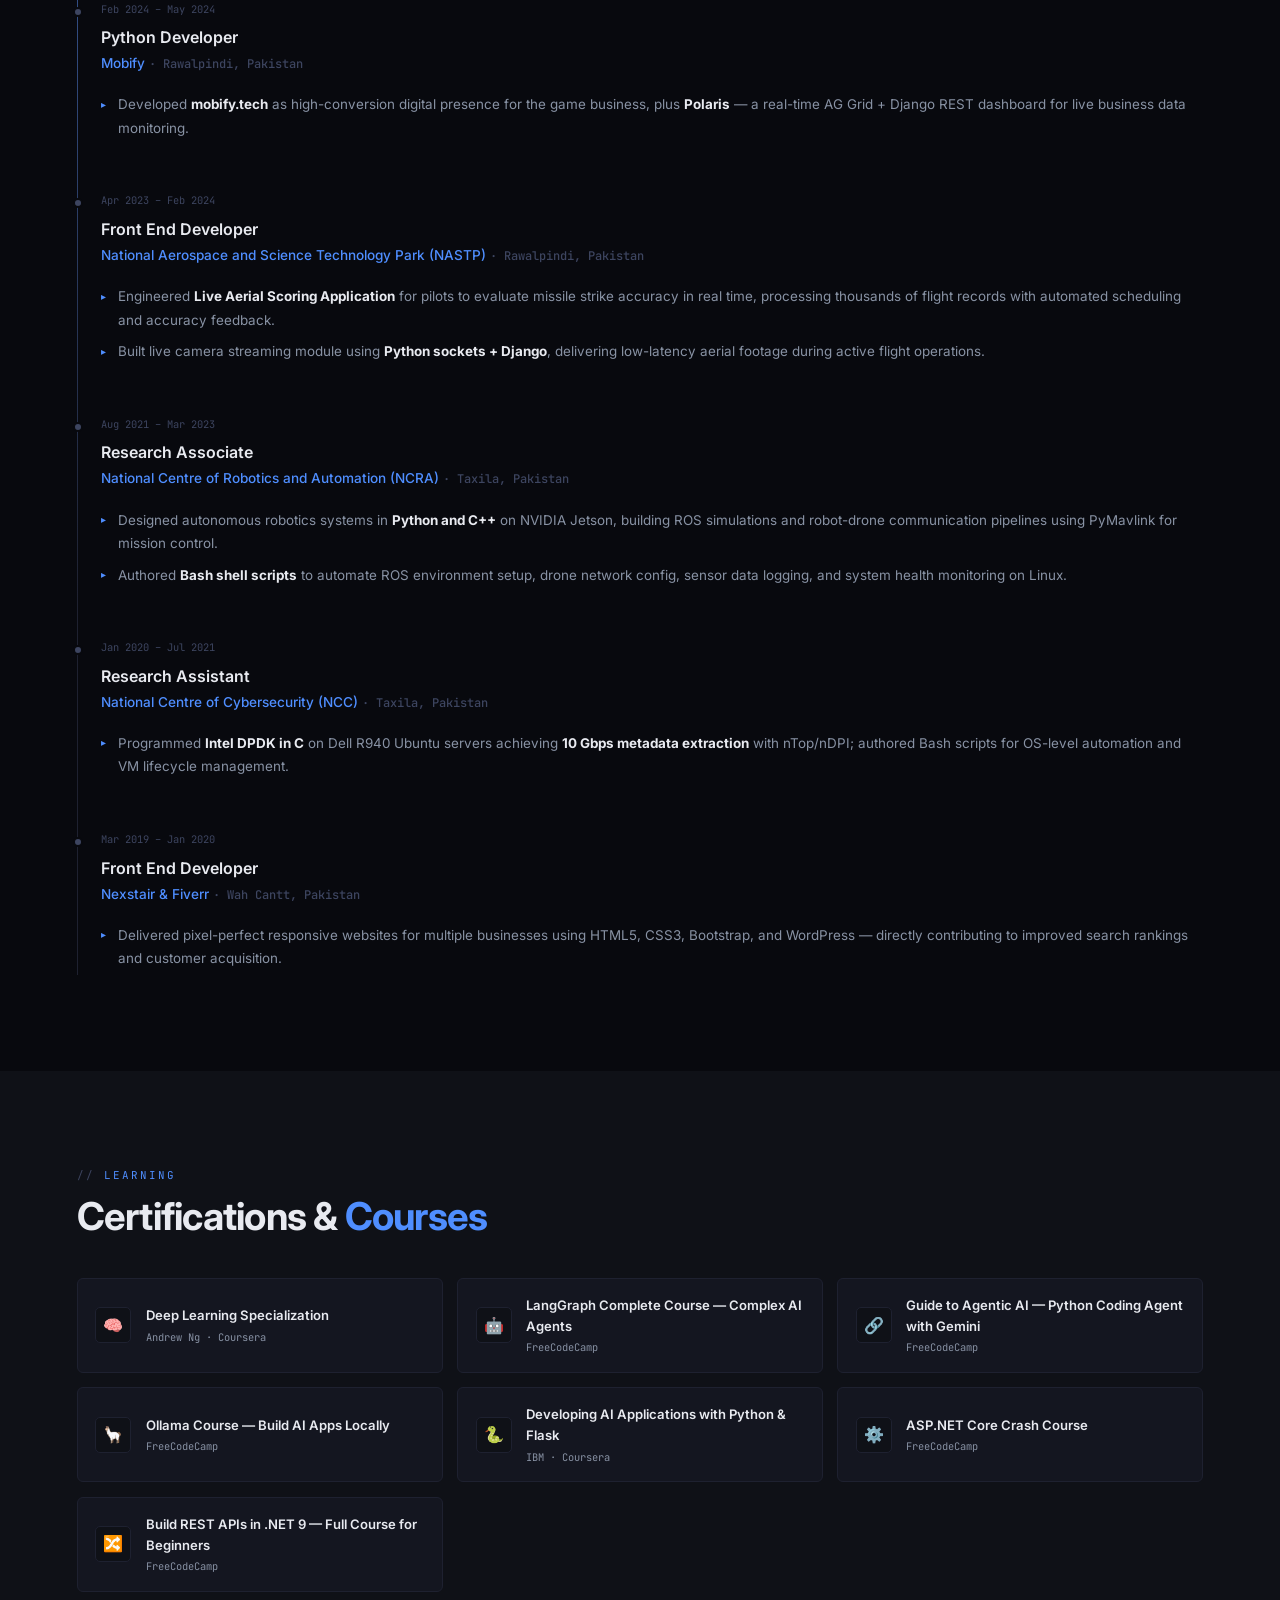
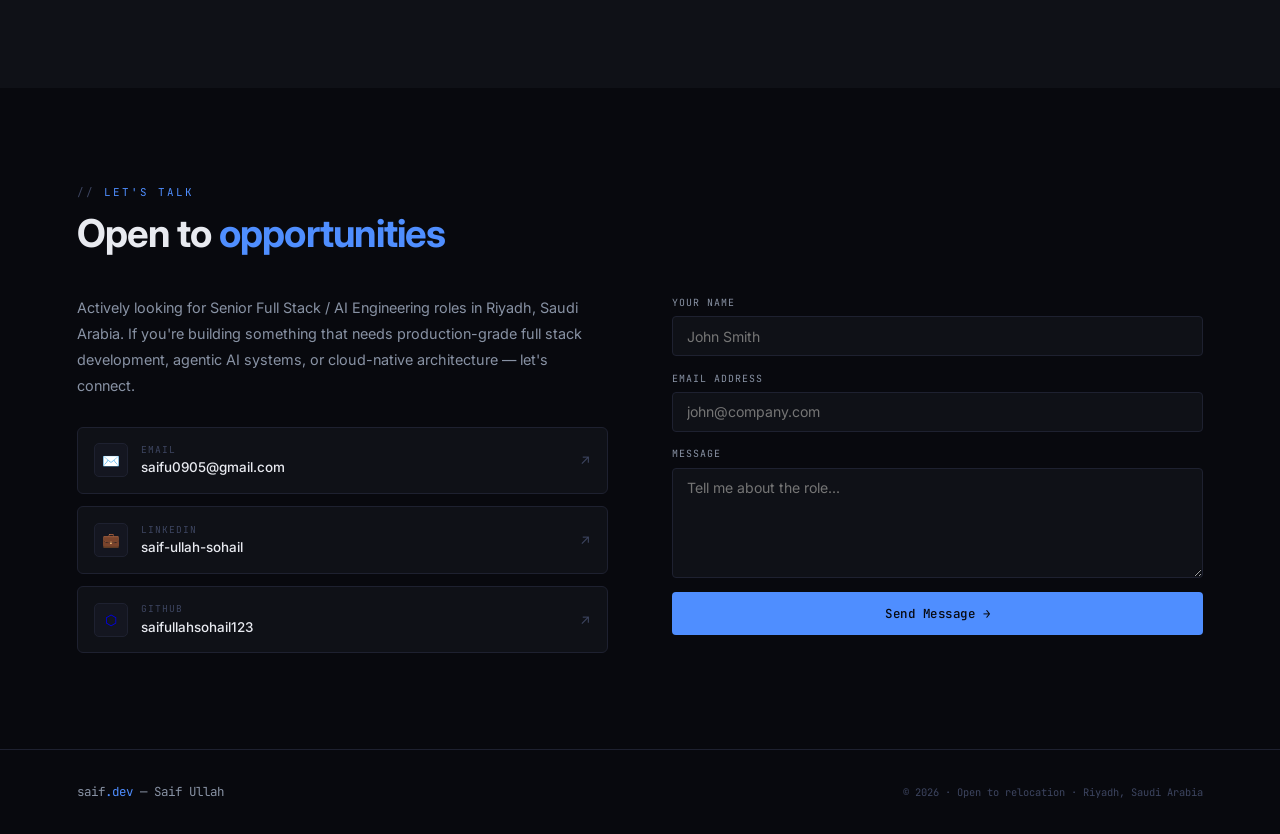
==== commit ef5d1f25: "Update BankFlow text and add to Cyber Solutions job" ====
--- a/index.html
+++ b/index.html
@@ -1885,8 +1885,8 @@
           <span class="pc-type t-dn">ASP.NET Core 8</span>
         </div>
         <div class="pc-body">
-          <h3>BankFlow API — Fintech Dashboard</h3>
-          <p>Fintech banking SPA with live account portfolio grid, animated KPI counters, transaction history, and Chart.js balance-trend visualization — built on ASP.NET Core 8 static files + mock JSON endpoints.</p>
+          <h3>BankFlow — Digital Banking SPA</h3>
+          <p>Secure digital banking platform featuring live account portfolio grids, transaction history, and seamless Stripe payment integrations — built on ASP.NET Core.</p>
         </div>
         <div class="pc-foot">
           <div class="pc-stack"><span class="stag">ASP.NET Core 8</span><span class="stag">C#</span><span class="stag">Chart.js</span><span class="stag">Vanilla JS</span><span class="stag">CSS Grid</span></div>
@@ -1942,6 +1942,7 @@
           <li>Architected <strong>Cyber Nexus</strong> — production CTI platform with real-time MITRE ATT&CK-mapped
             threat detection, live vulnerability feeds, ransomware intelligence, and measurably reduced incident
             response time.</li>
+          <li>Spearheaded the development of <strong>BankFlow</strong>, a secure digital banking SPA featuring real-time portfolio tracking and seamless <strong>Stripe payment integrations</strong>.</li>
           <li>Built OSINT intelligence layer powered by <strong>Ollama LLMs, LangChain, and LangGraph agentic
               workflows</strong> for automated threat correlation and generative reasoning over live cyber data.</li>
           <li>Engineered <strong>FastAPI + PostgreSQL/pgvector</strong> backend with Redis caching and React dashboards
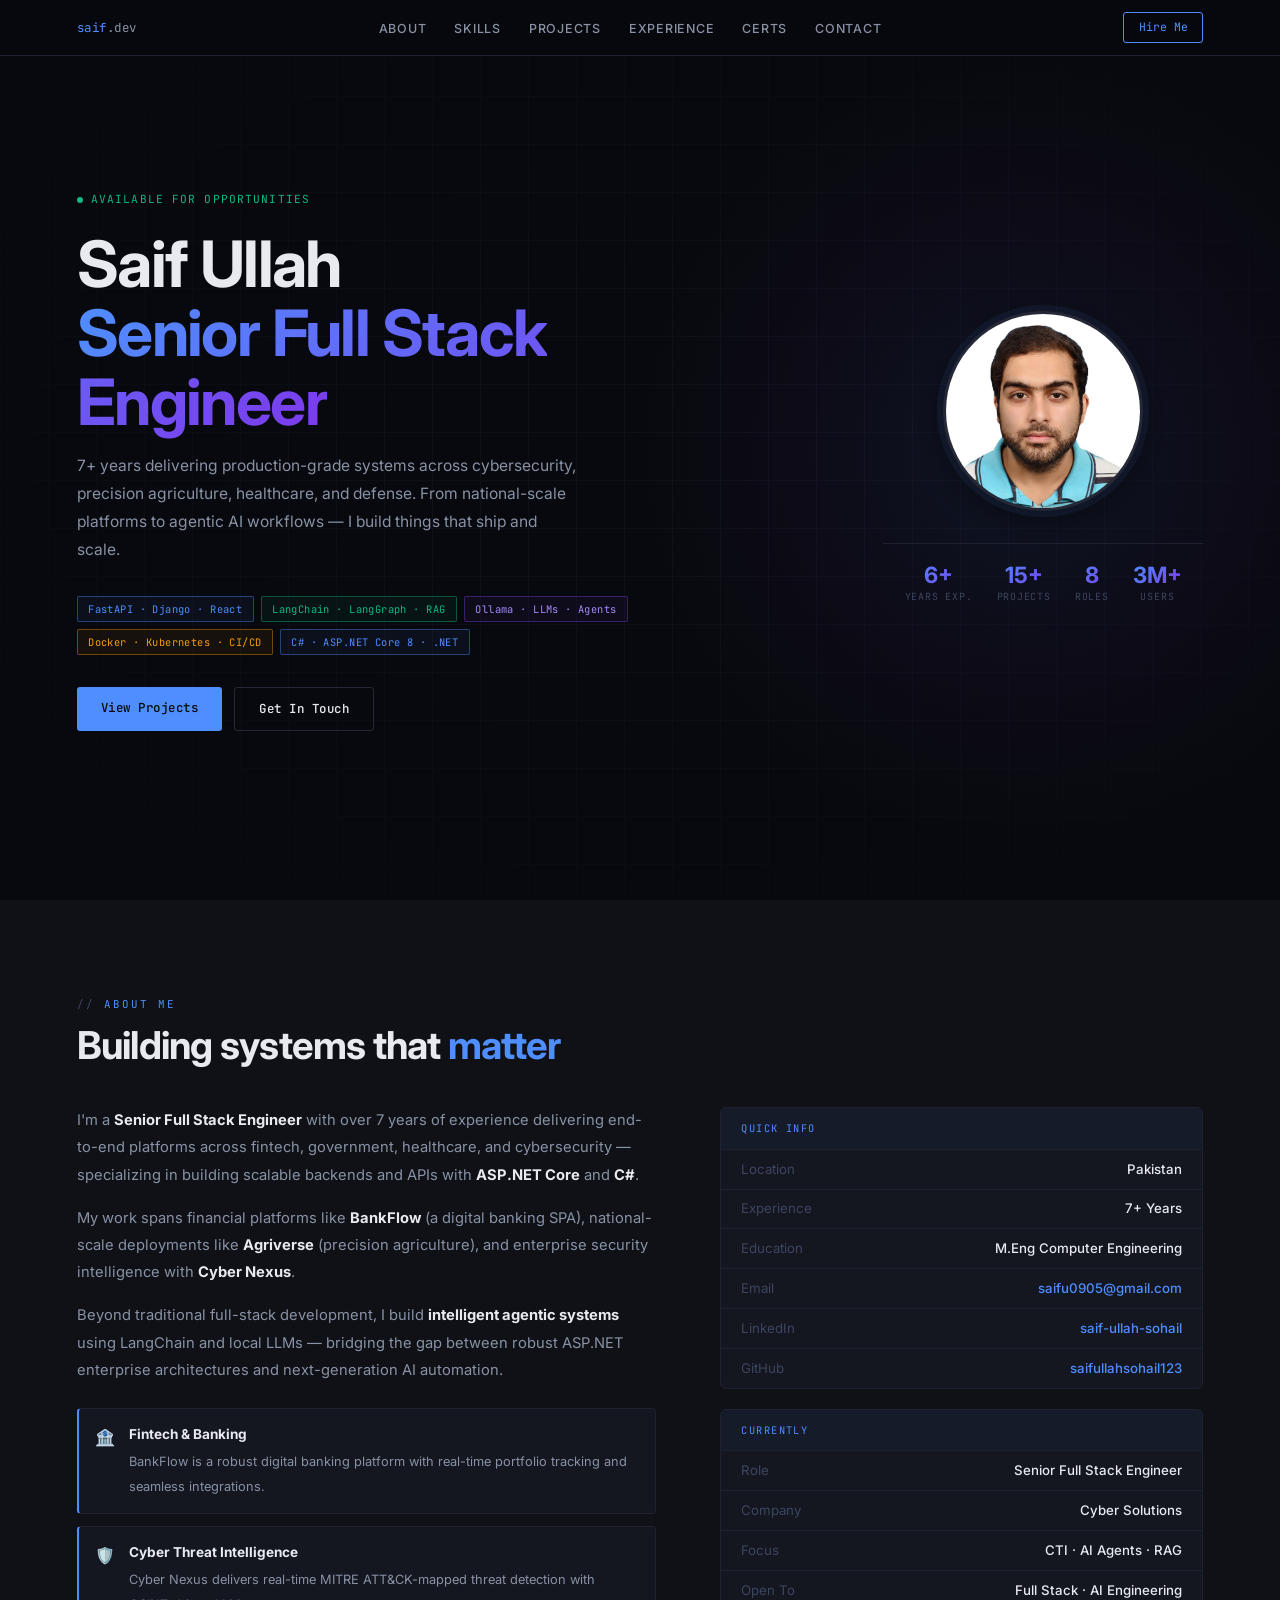
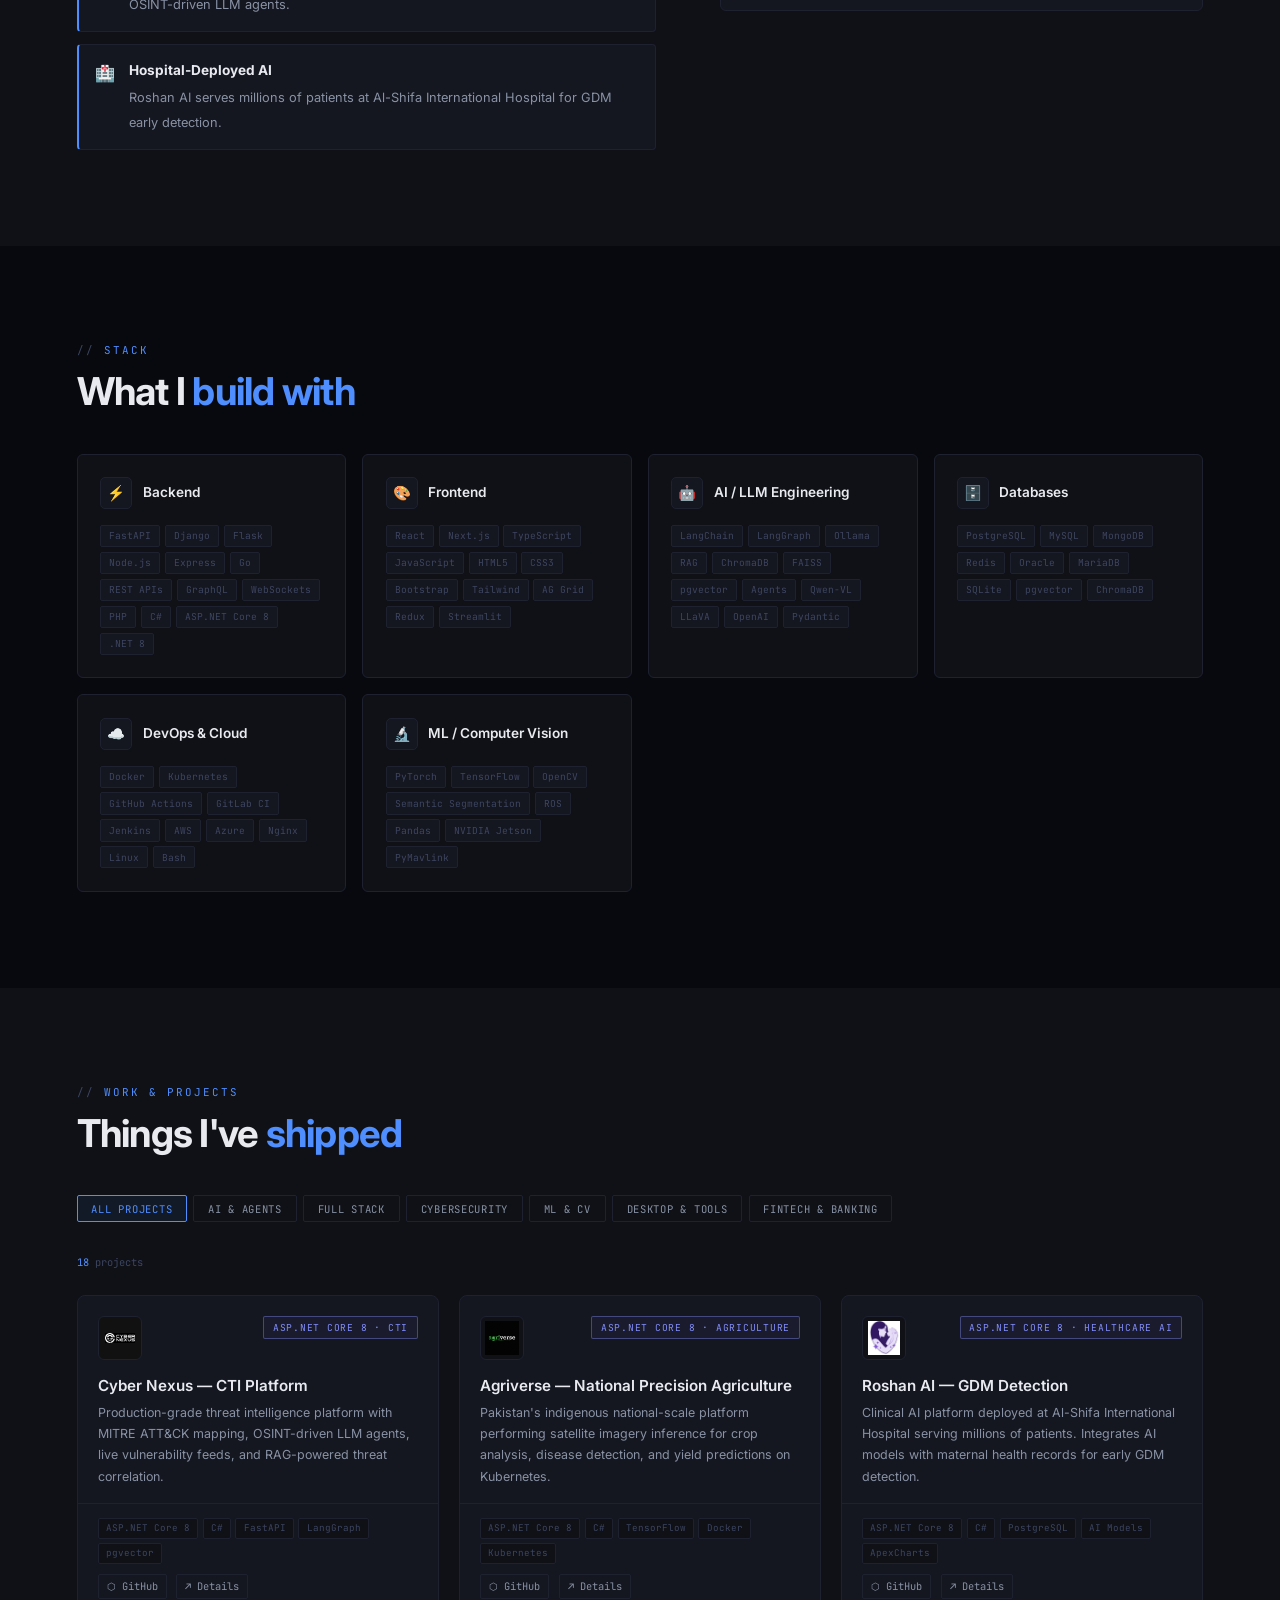
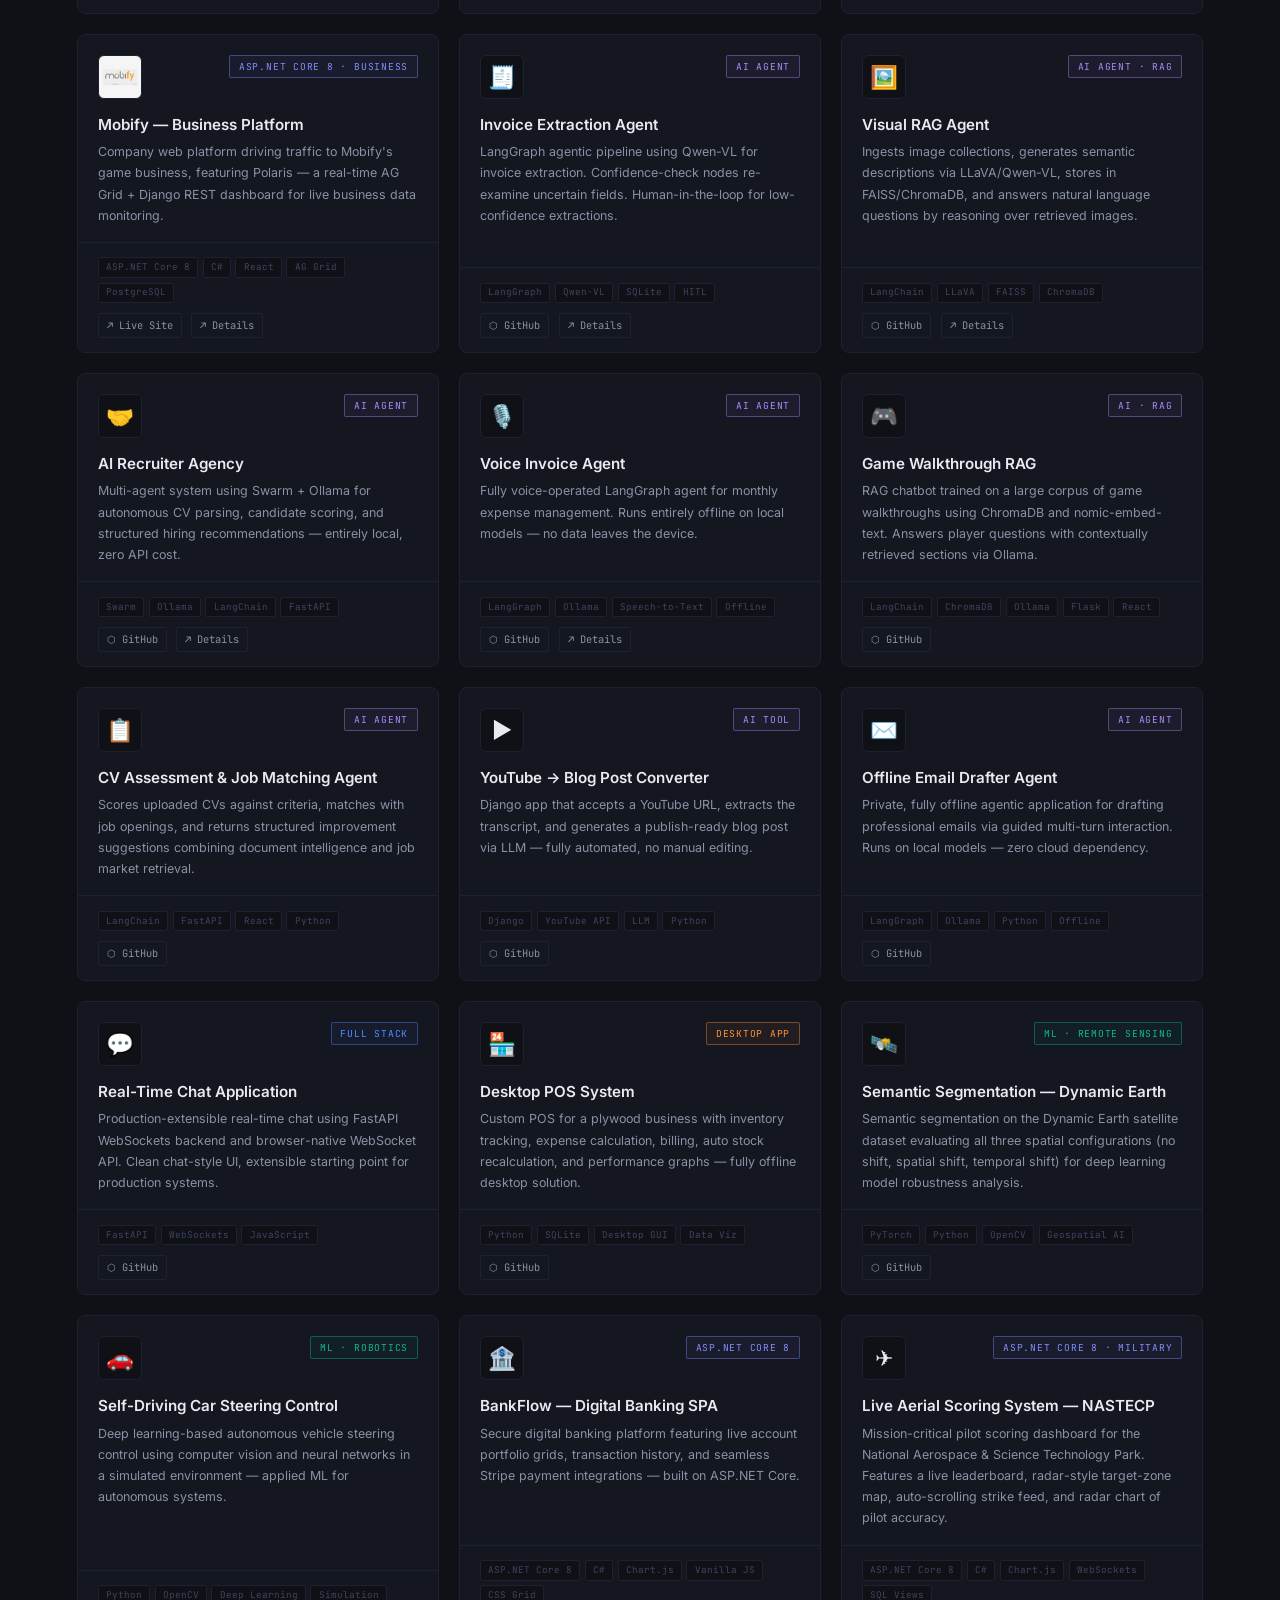
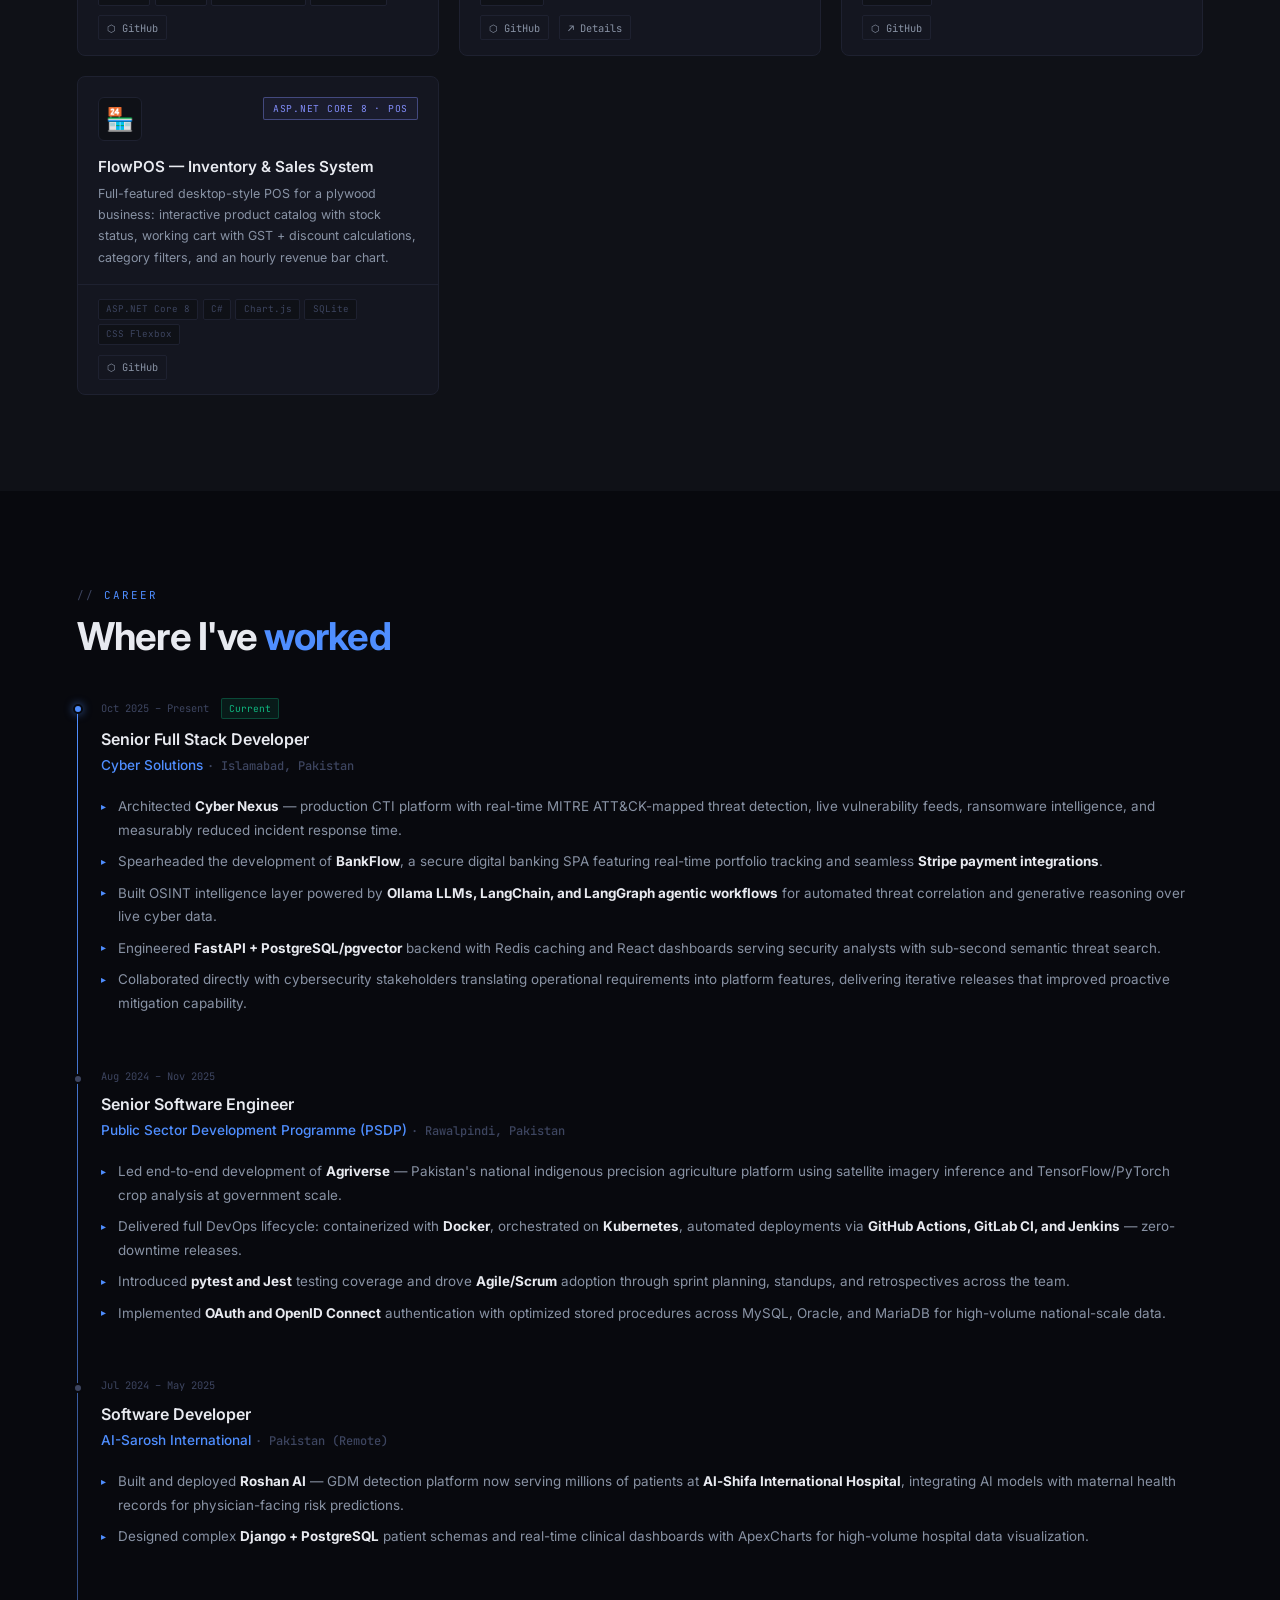
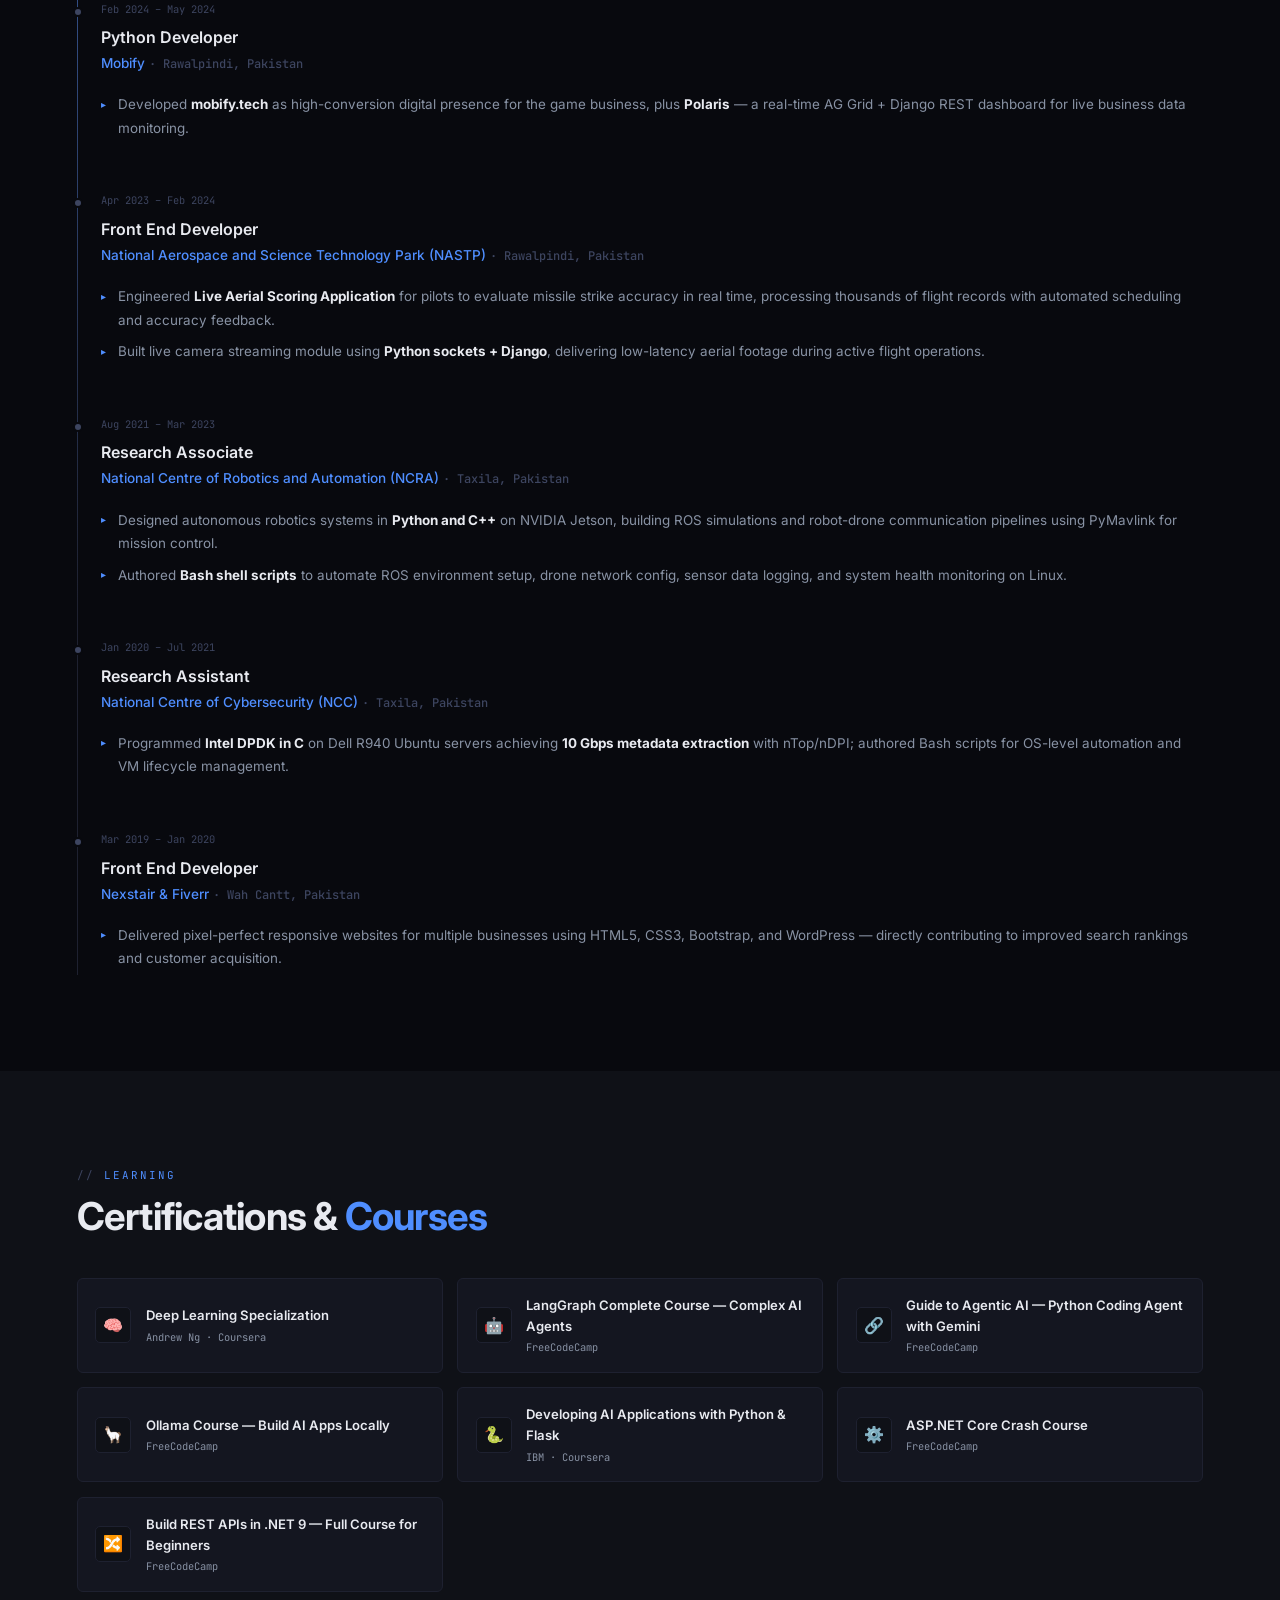
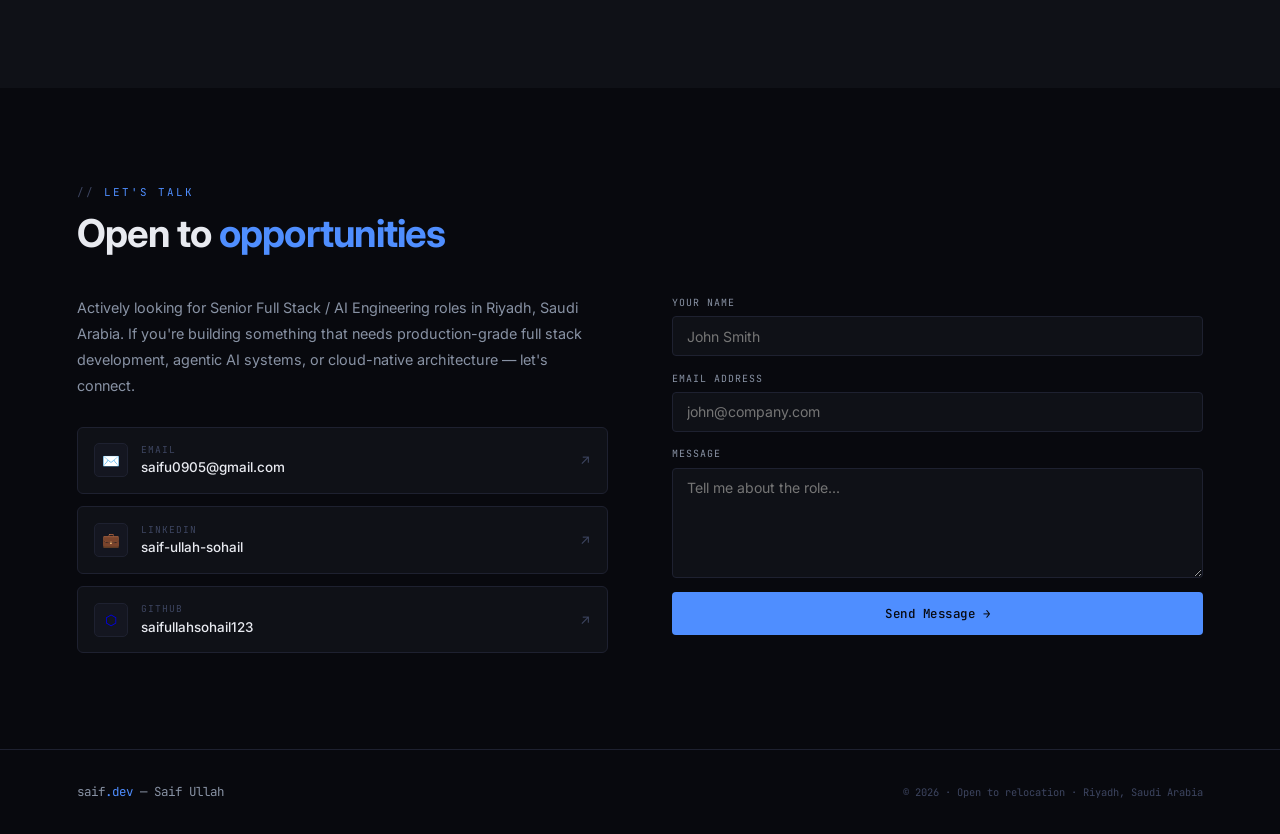
==== commit a1cb9164: "Update BankFlow GitHub link and add Details button" ====
--- a/index.html
+++ b/index.html
@@ -1890,7 +1890,7 @@
         </div>
         <div class="pc-foot">
           <div class="pc-stack"><span class="stag">ASP.NET Core 8</span><span class="stag">C#</span><span class="stag">Chart.js</span><span class="stag">Vanilla JS</span><span class="stag">CSS Grid</span></div>
-          <div class="pc-links"><a href="https://github.com/saifullahsohail123/dotnet-portfolio" target="_blank">⬡ GitHub</a></div>
+          <div class="pc-links"><a href="https://github.com/saifullahsohail123/BankFlow" target="_blank">⬡ GitHub</a><a href="#" onclick="event.stopPropagation();om(16)">↗ Details</a></div>
         </div>
       </div>
 
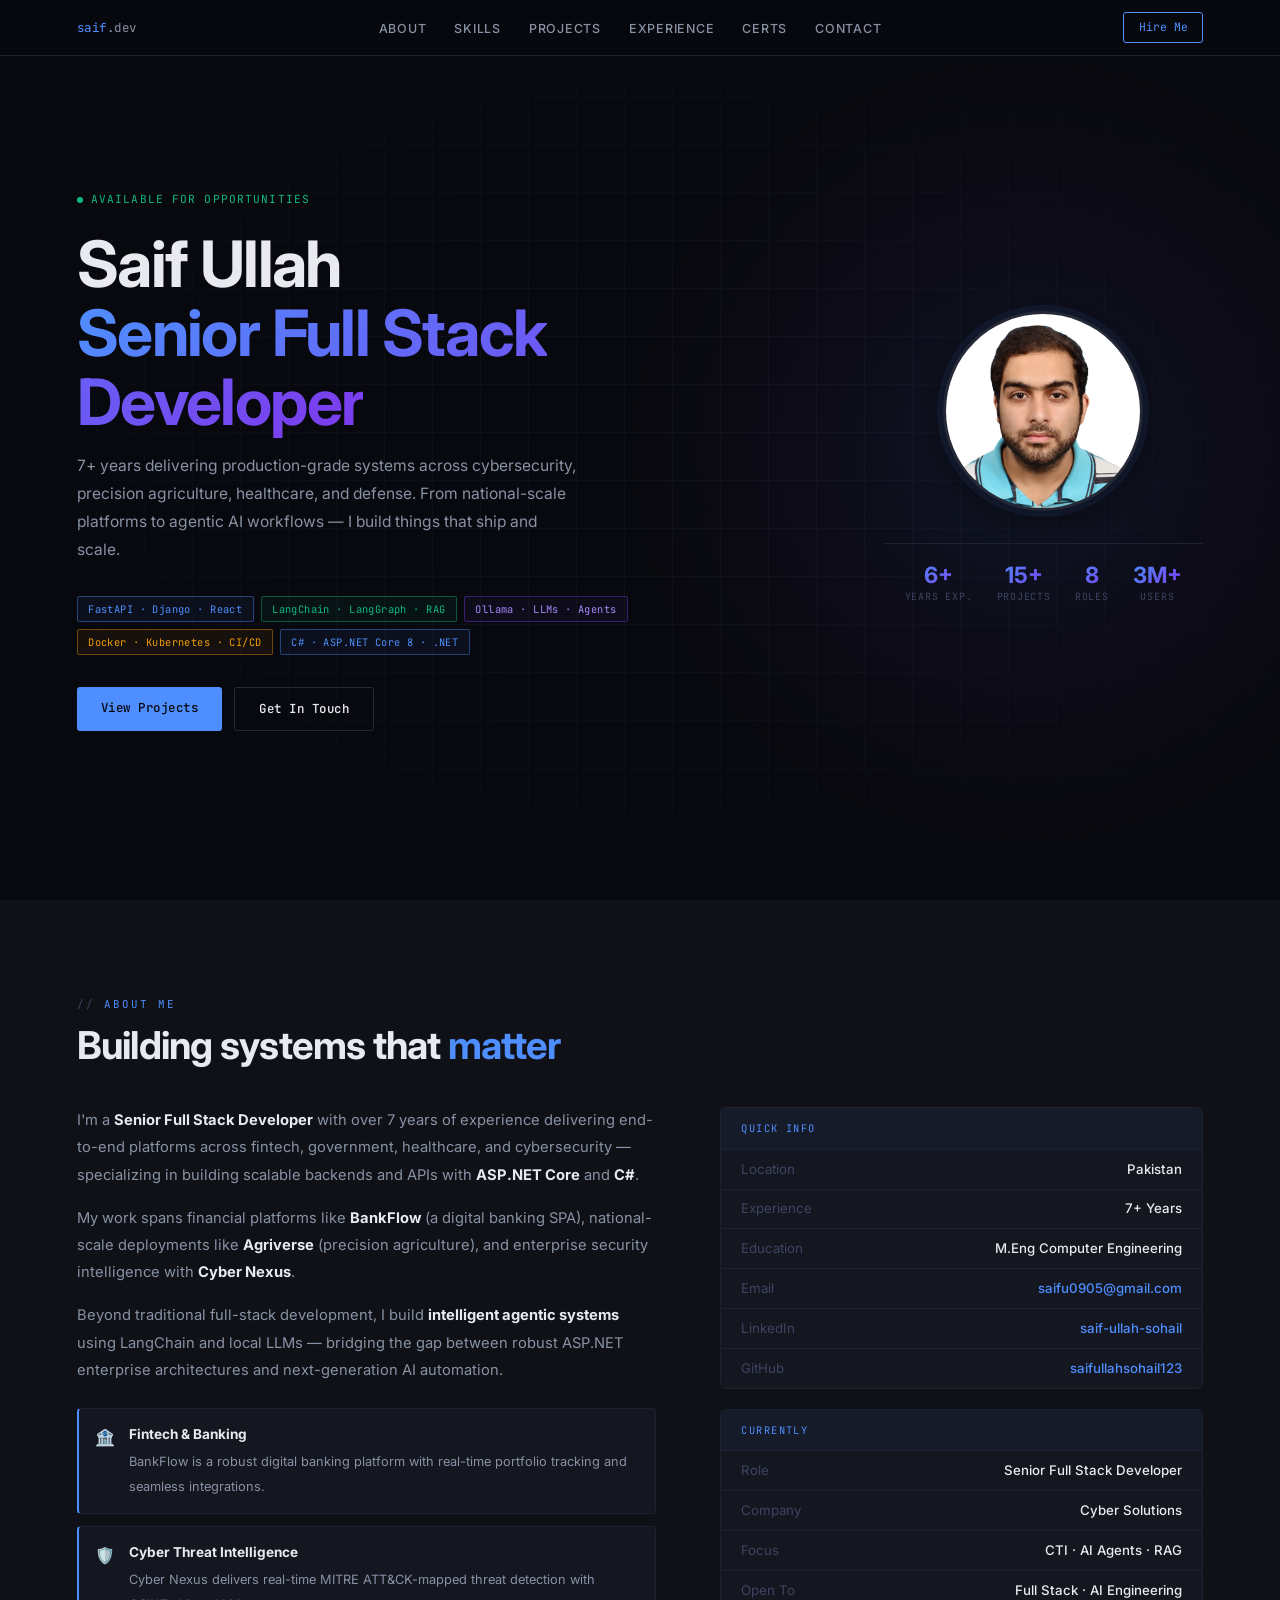
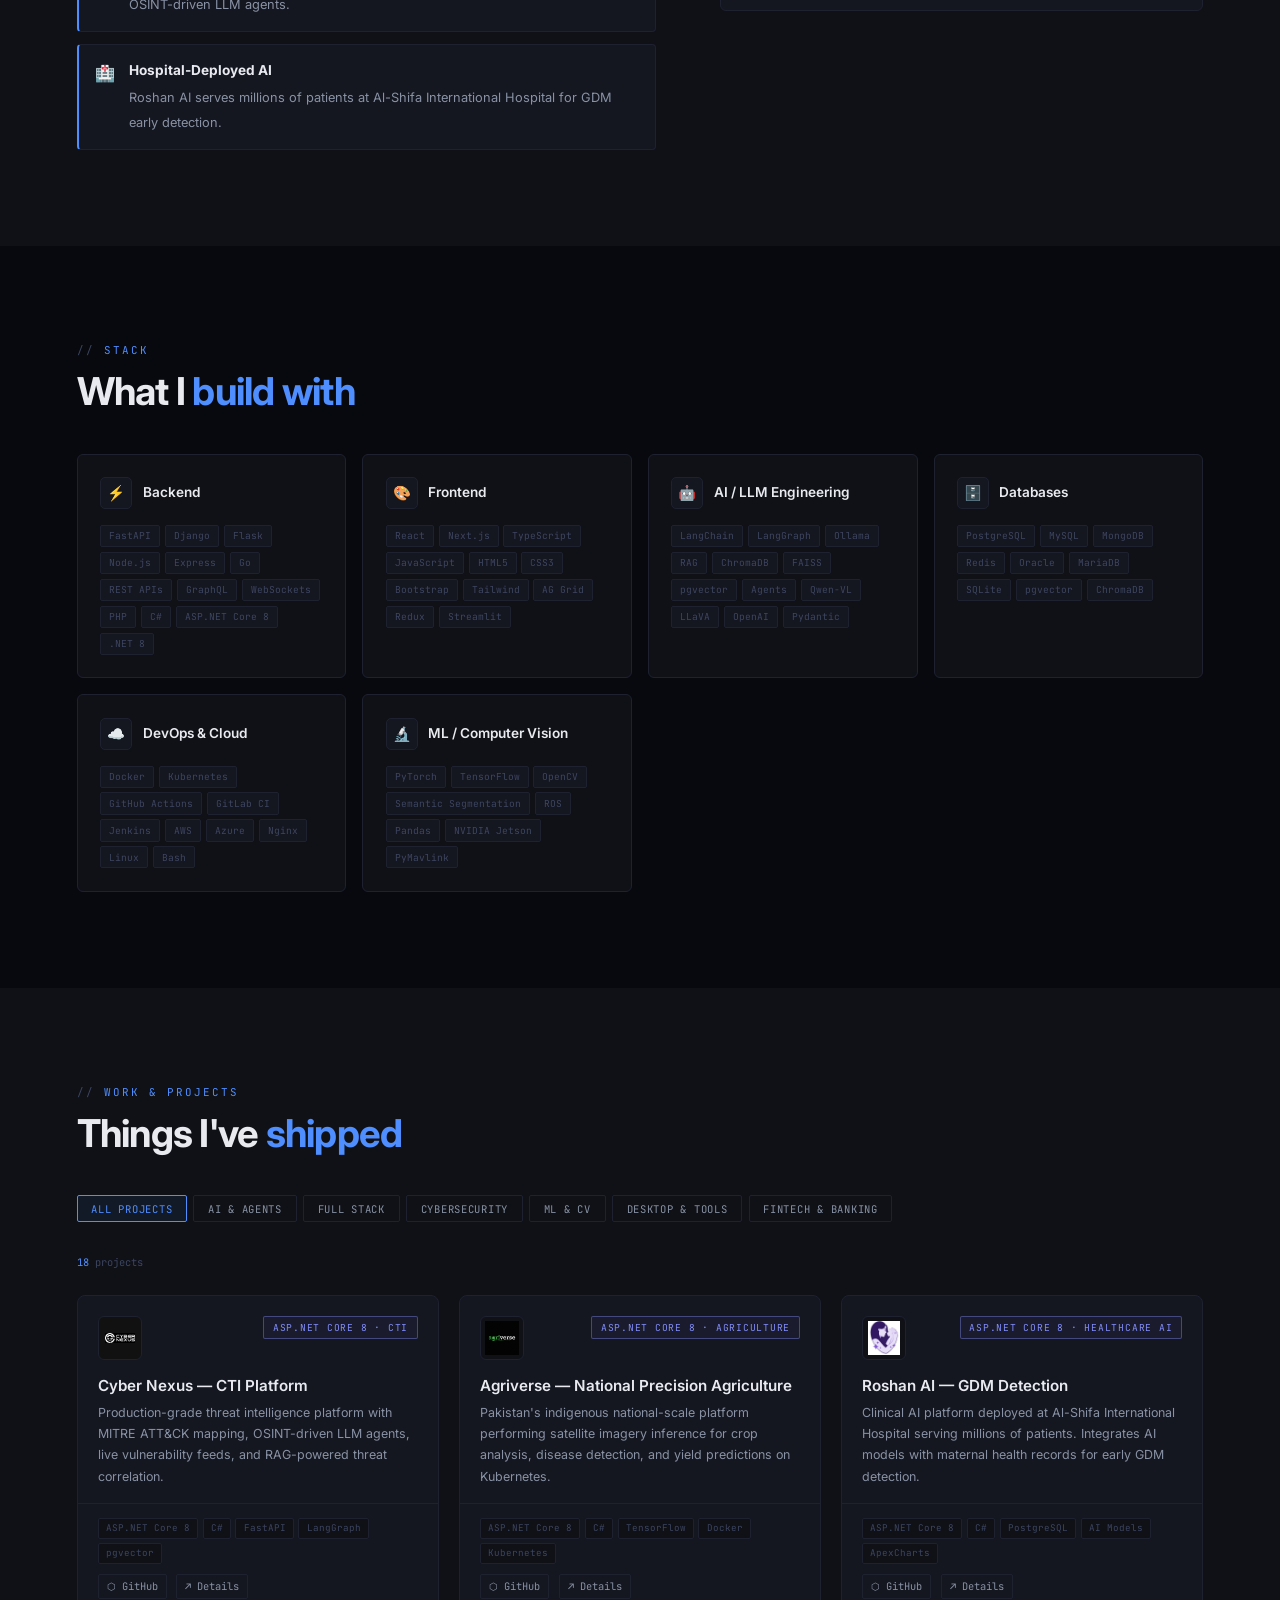
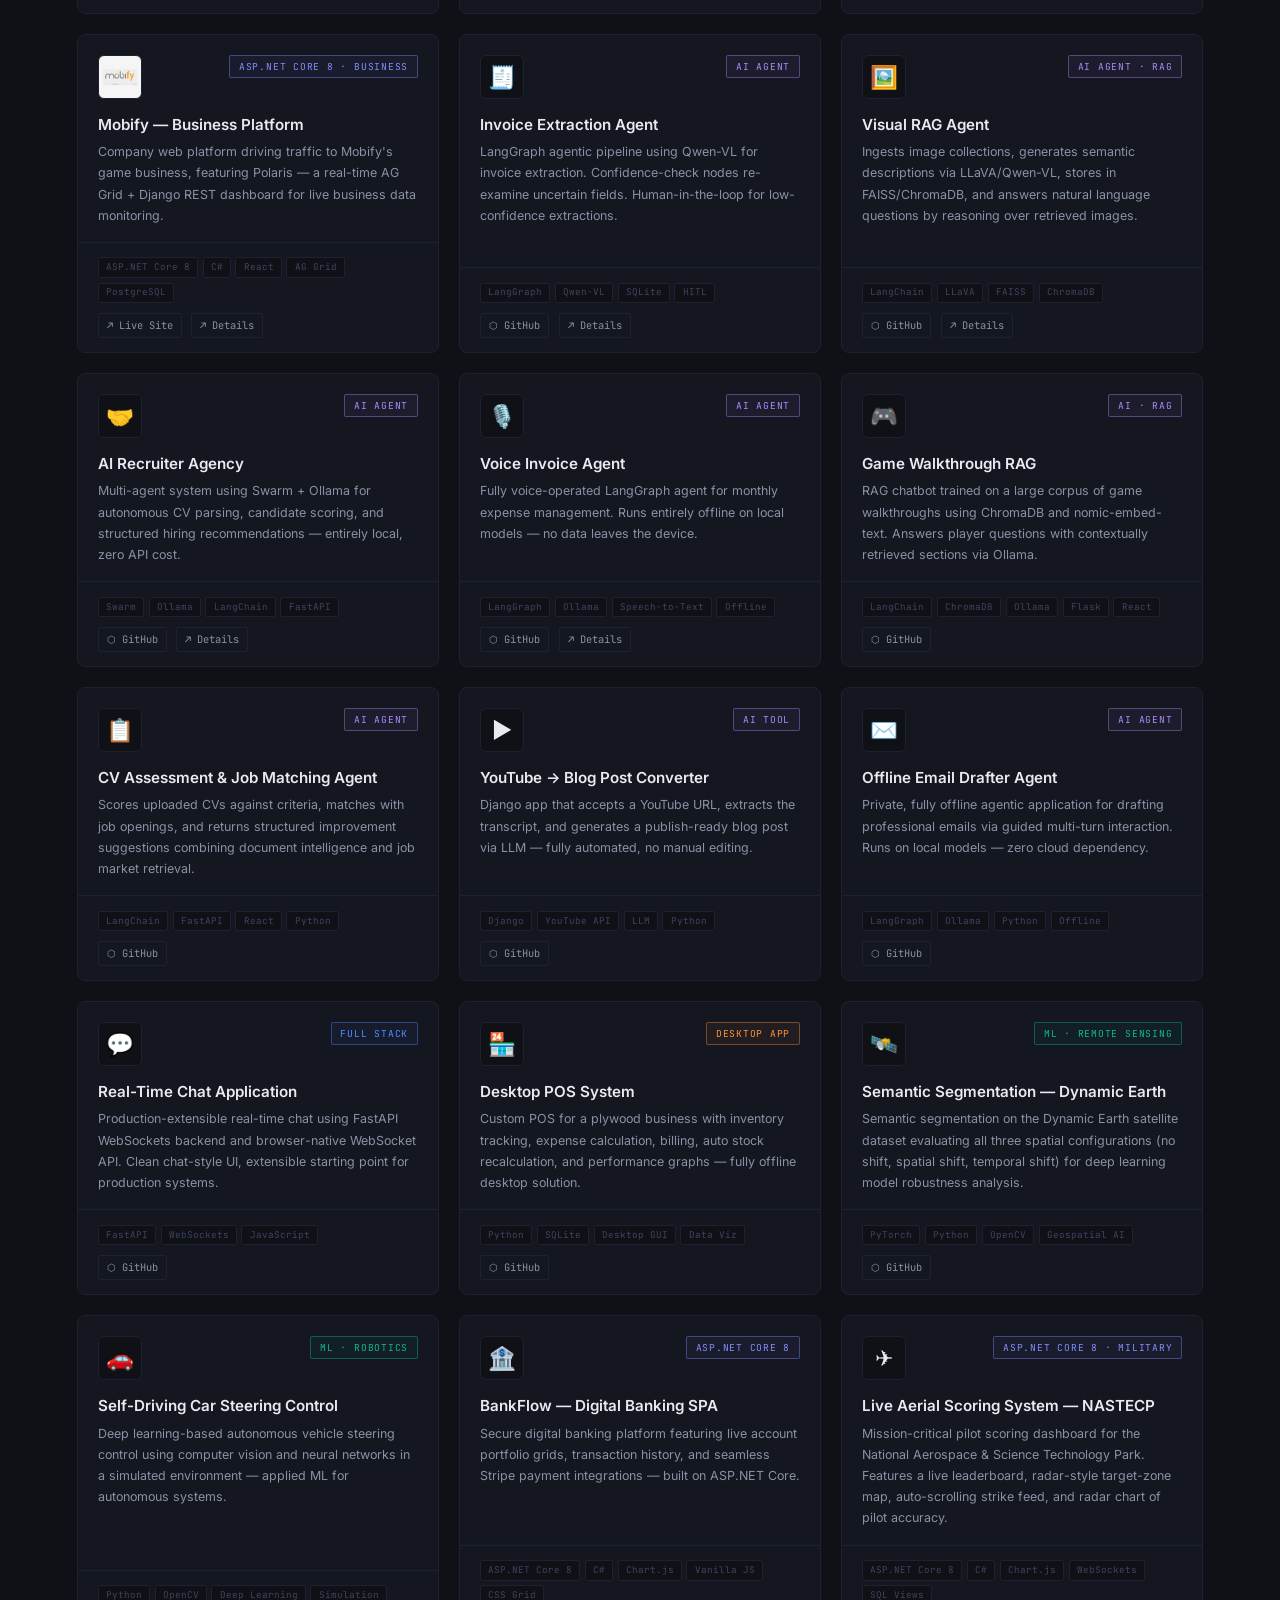
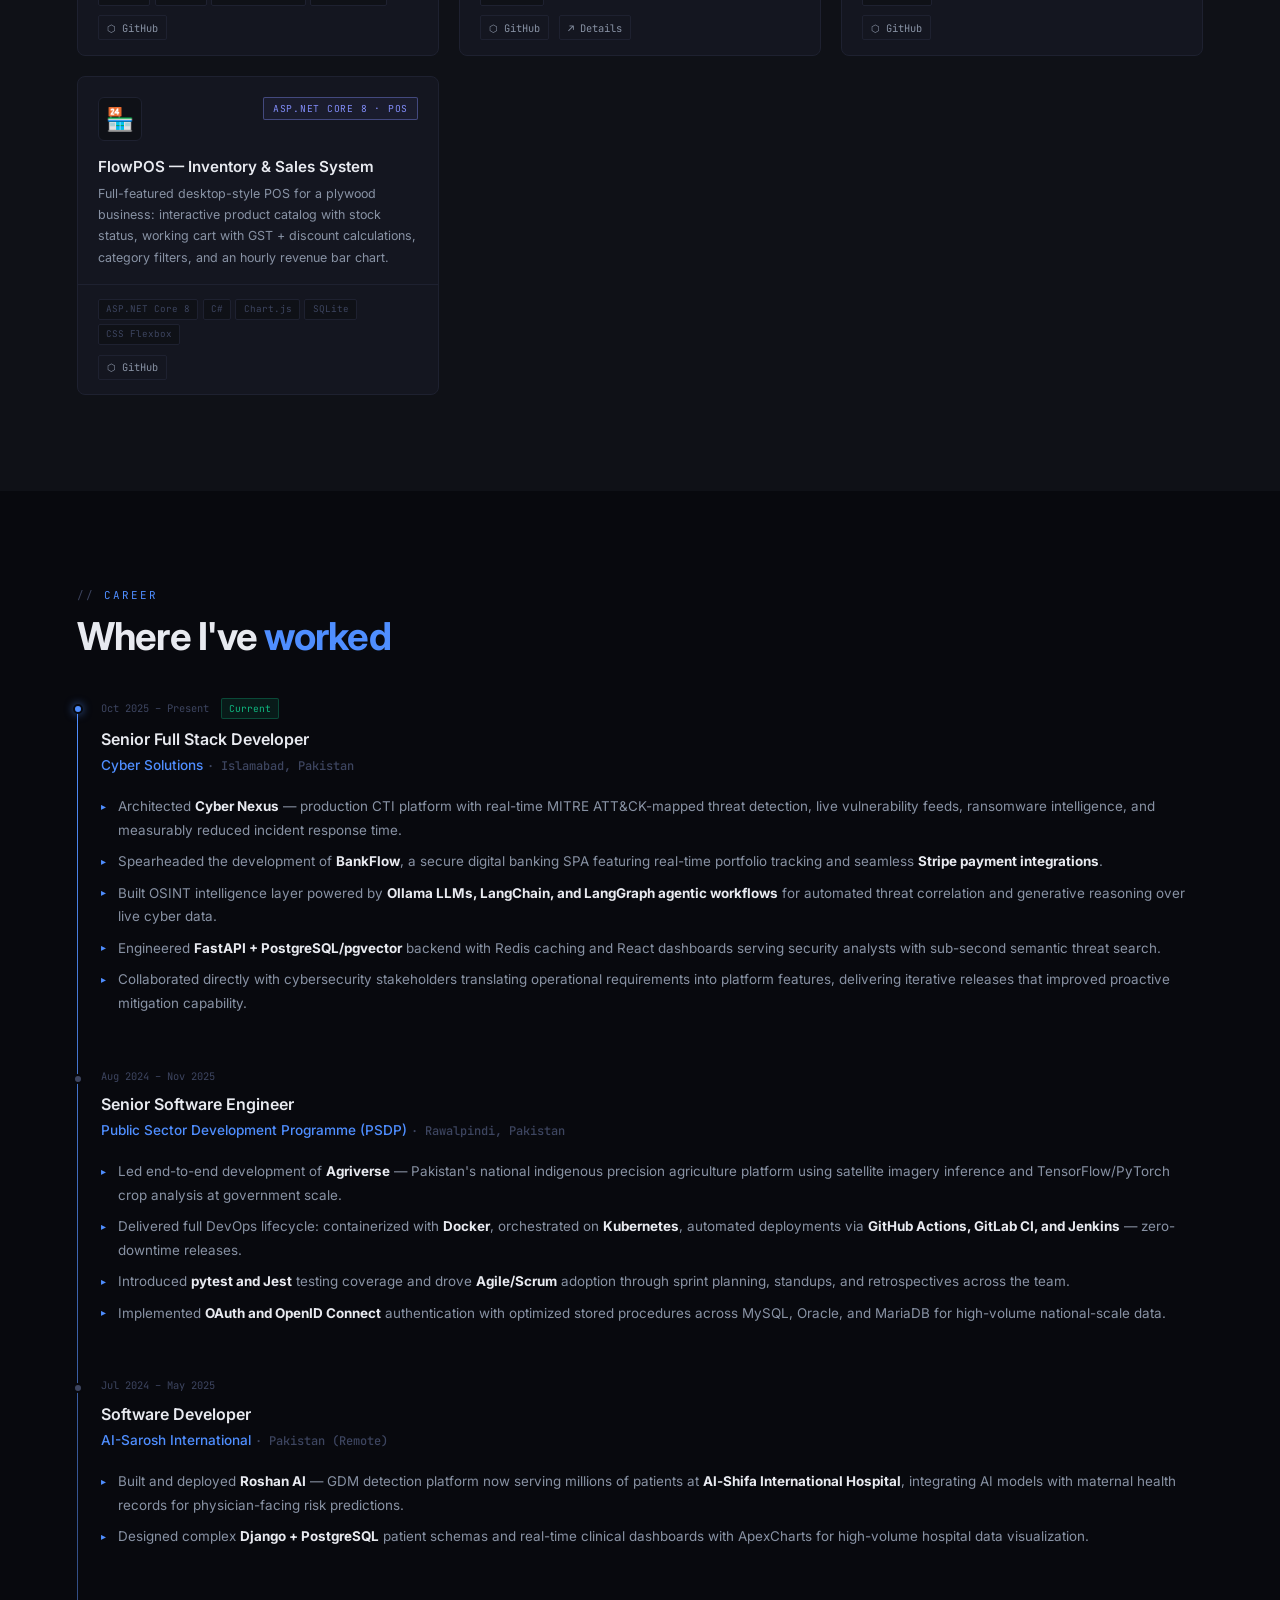
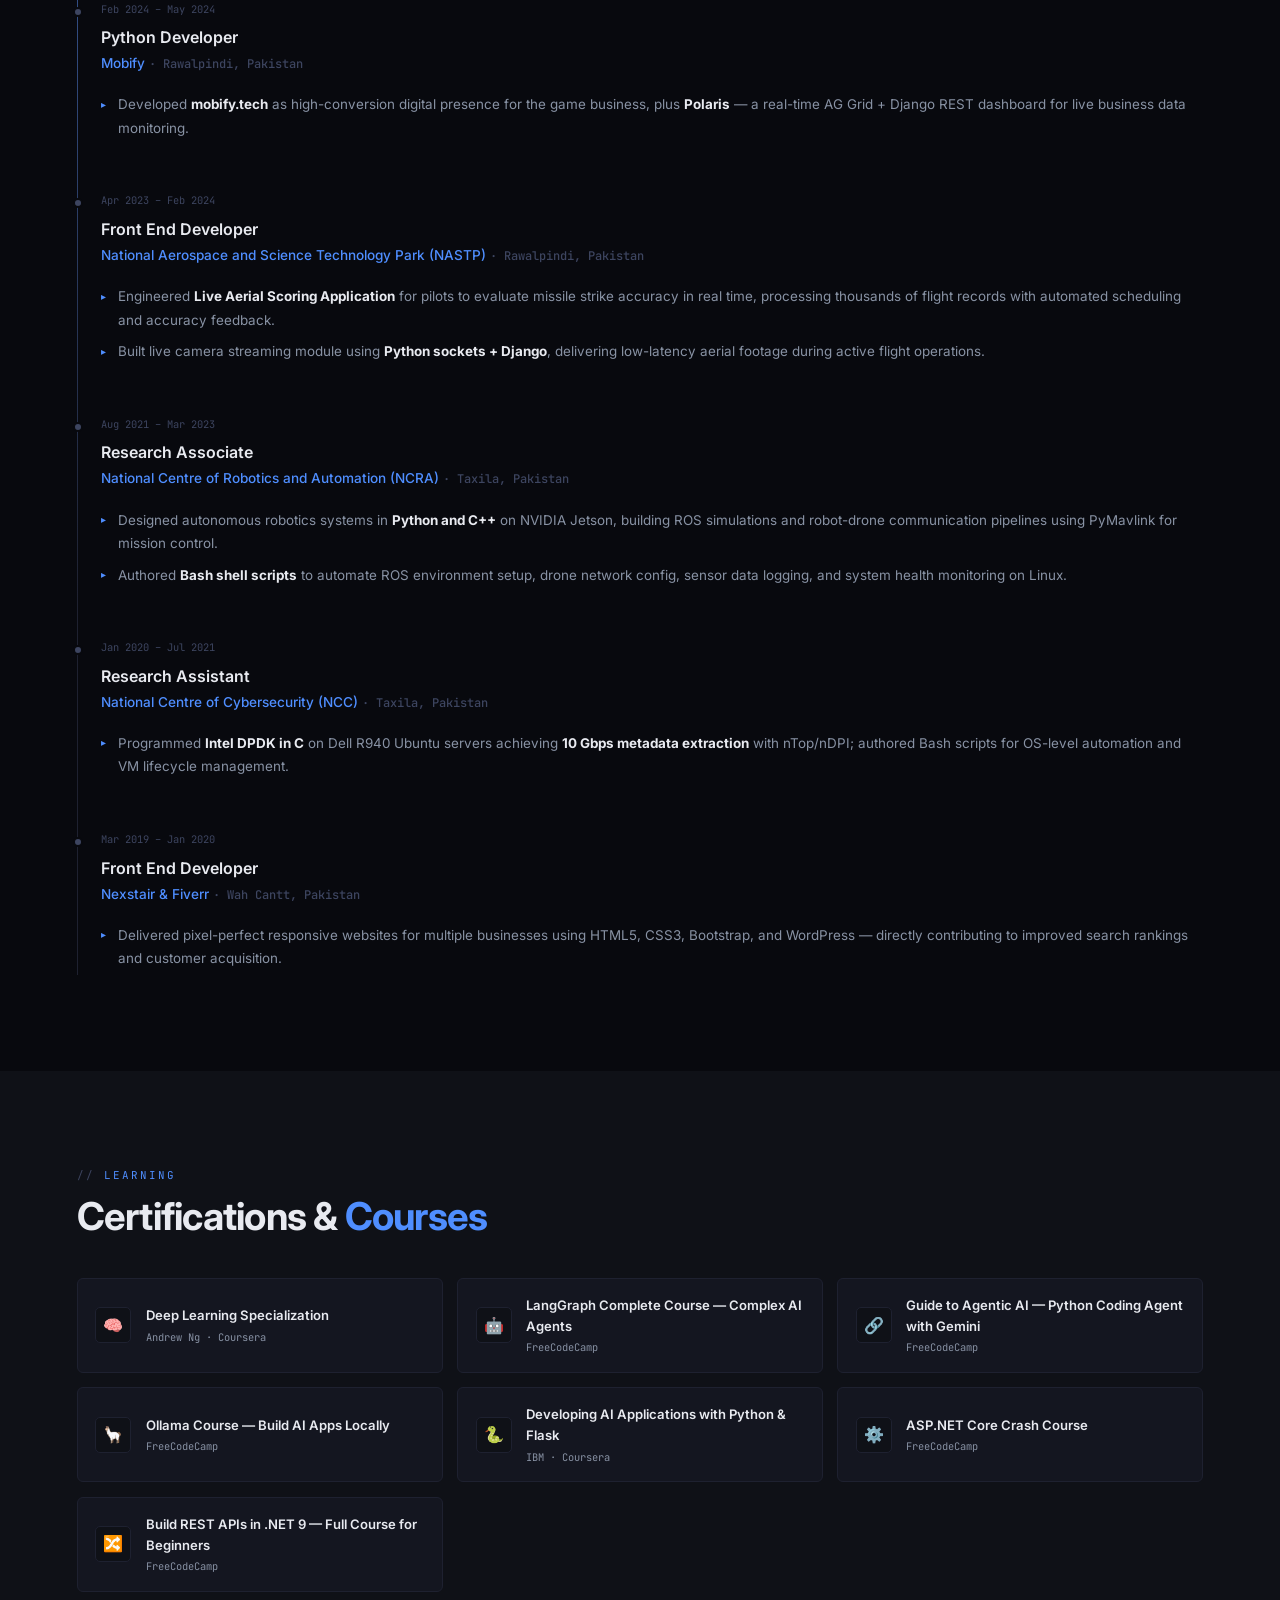
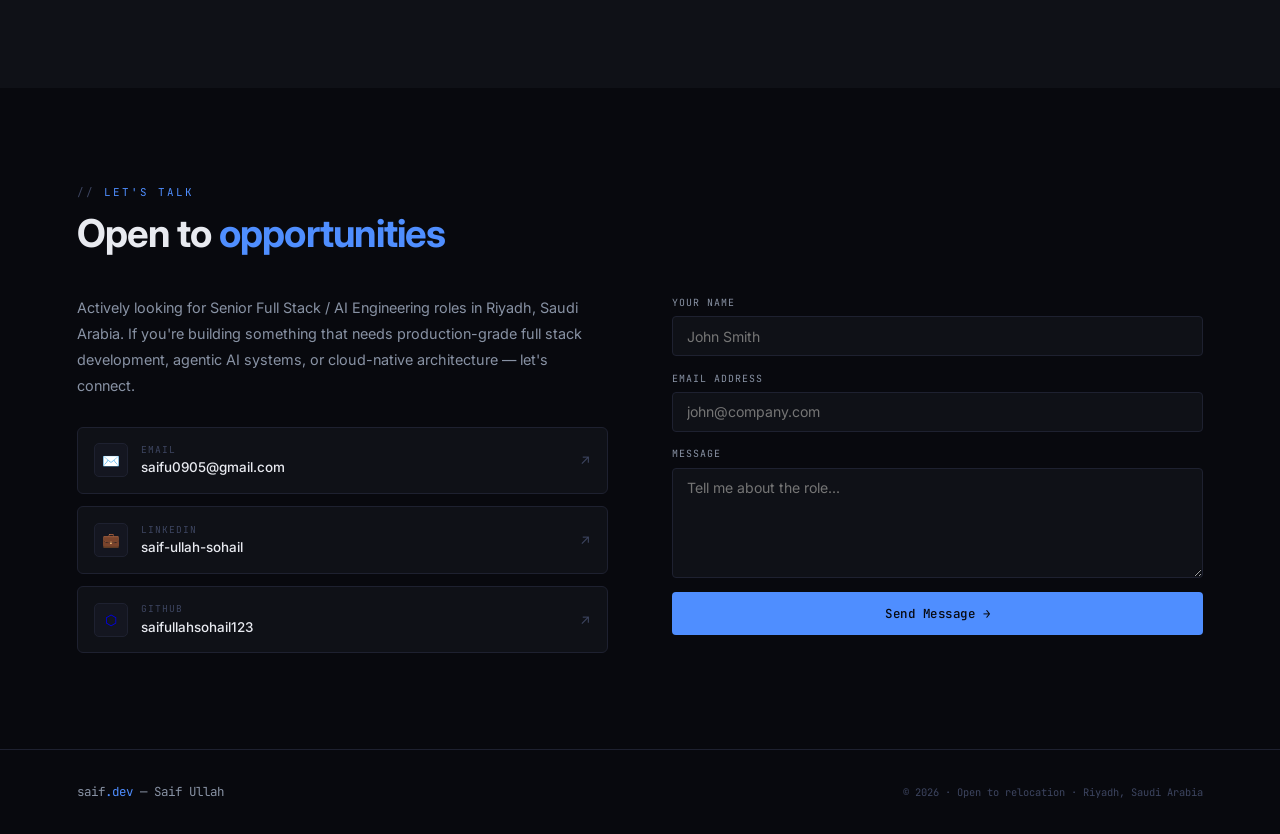
==== commit 239d081c: "Title word changed from Engineer to Developer" ====
--- a/index.html
+++ b/index.html
@@ -1409,7 +1409,7 @@
     <div class="hero-inner">
       <div class="hero-text">
         <div class="hero-status">Available for Opportunities</div>
-        <h1>Saif Ullah<br><span class="grad">Senior Full Stack Engineer</span></h1>
+        <h1>Saif Ullah<br><span class="grad">Senior Full Stack Developer</span></h1>
         <p>7+ years delivering production-grade systems across cybersecurity, precision agriculture, healthcare, and
           defense. From national-scale platforms to agentic AI workflows — I build things that ship and scale.</p>
         <div class="hero-chips">
@@ -1457,7 +1457,7 @@
     <h2 class="sec-t">Building systems that <em>matter</em></h2>
     <div class="about-grid">
       <div class="about-body">
-        <p>I'm a <strong>Senior Full Stack Engineer</strong> with over 7 years of experience delivering
+        <p>I'm a <strong>Senior Full Stack Developer</strong> with over 7 years of experience delivering
           end-to-end platforms across fintech, government, healthcare, and cybersecurity — specializing in building
           scalable backends and APIs with <strong>ASP.NET Core</strong> and <strong>C#</strong>.</p>
         <p>My work spans financial platforms like <strong>BankFlow</strong> (a digital banking SPA), national-scale deployments like <strong>Agriverse</strong> (precision
@@ -1497,7 +1497,7 @@
         </div>
         <div class="info-card">
           <div class="info-card-head">Currently</div>
-          <div class="info-row"><span class="ir-l">Role</span><span class="ir-r">Senior Full Stack Engineer</span>
+          <div class="info-row"><span class="ir-l">Role</span><span class="ir-r">Senior Full Stack Developer</span>
           </div>
           <div class="info-row"><span class="ir-l">Company</span><span class="ir-r">Cyber Solutions</span></div>
           <div class="info-row"><span class="ir-l">Focus</span><span class="ir-r">CTI · AI Agents · RAG</span></div>
@@ -2294,6 +2294,14 @@
         desc2: "One of the earlier ML projects demonstrating neural network-based control systems and computer vision pipelines for real-time autonomous decision making.",
         stack: ["Python", "OpenCV", "Deep Learning", "Neural Networks", "Simulation"],
         links: [{ label: "⬡ GitHub", url: "https://github.com/saifullahsohail123/Self-Driving-Car-Steering-Control" }]
+      },
+      {
+        title: "BankFlow — Digital Banking SPA", type: "Full Stack · Fintech",
+        logo: `<span style="font-size:1.8rem">🏦</span>`, logoBg: "",
+        desc: "Secure digital banking platform featuring live account portfolio grids, transaction history, and seamless Stripe payment integrations — built on ASP.NET Core.",
+        desc2: "Demonstrates N-Tier architecture using Entity Framework Core, SQLite, and robust REST APIs for simulating real-world fintech transaction processing with high data integrity.",
+        stack: ["ASP.NET Core 8", "C#", "Entity Framework Core", "Stripe API", "Chart.js", "REST APIs", "xUnit"],
+        links: [{ label: "⬡ GitHub", url: "https://github.com/saifullahsohail123/BankFlow" }]
       }
     ];
 
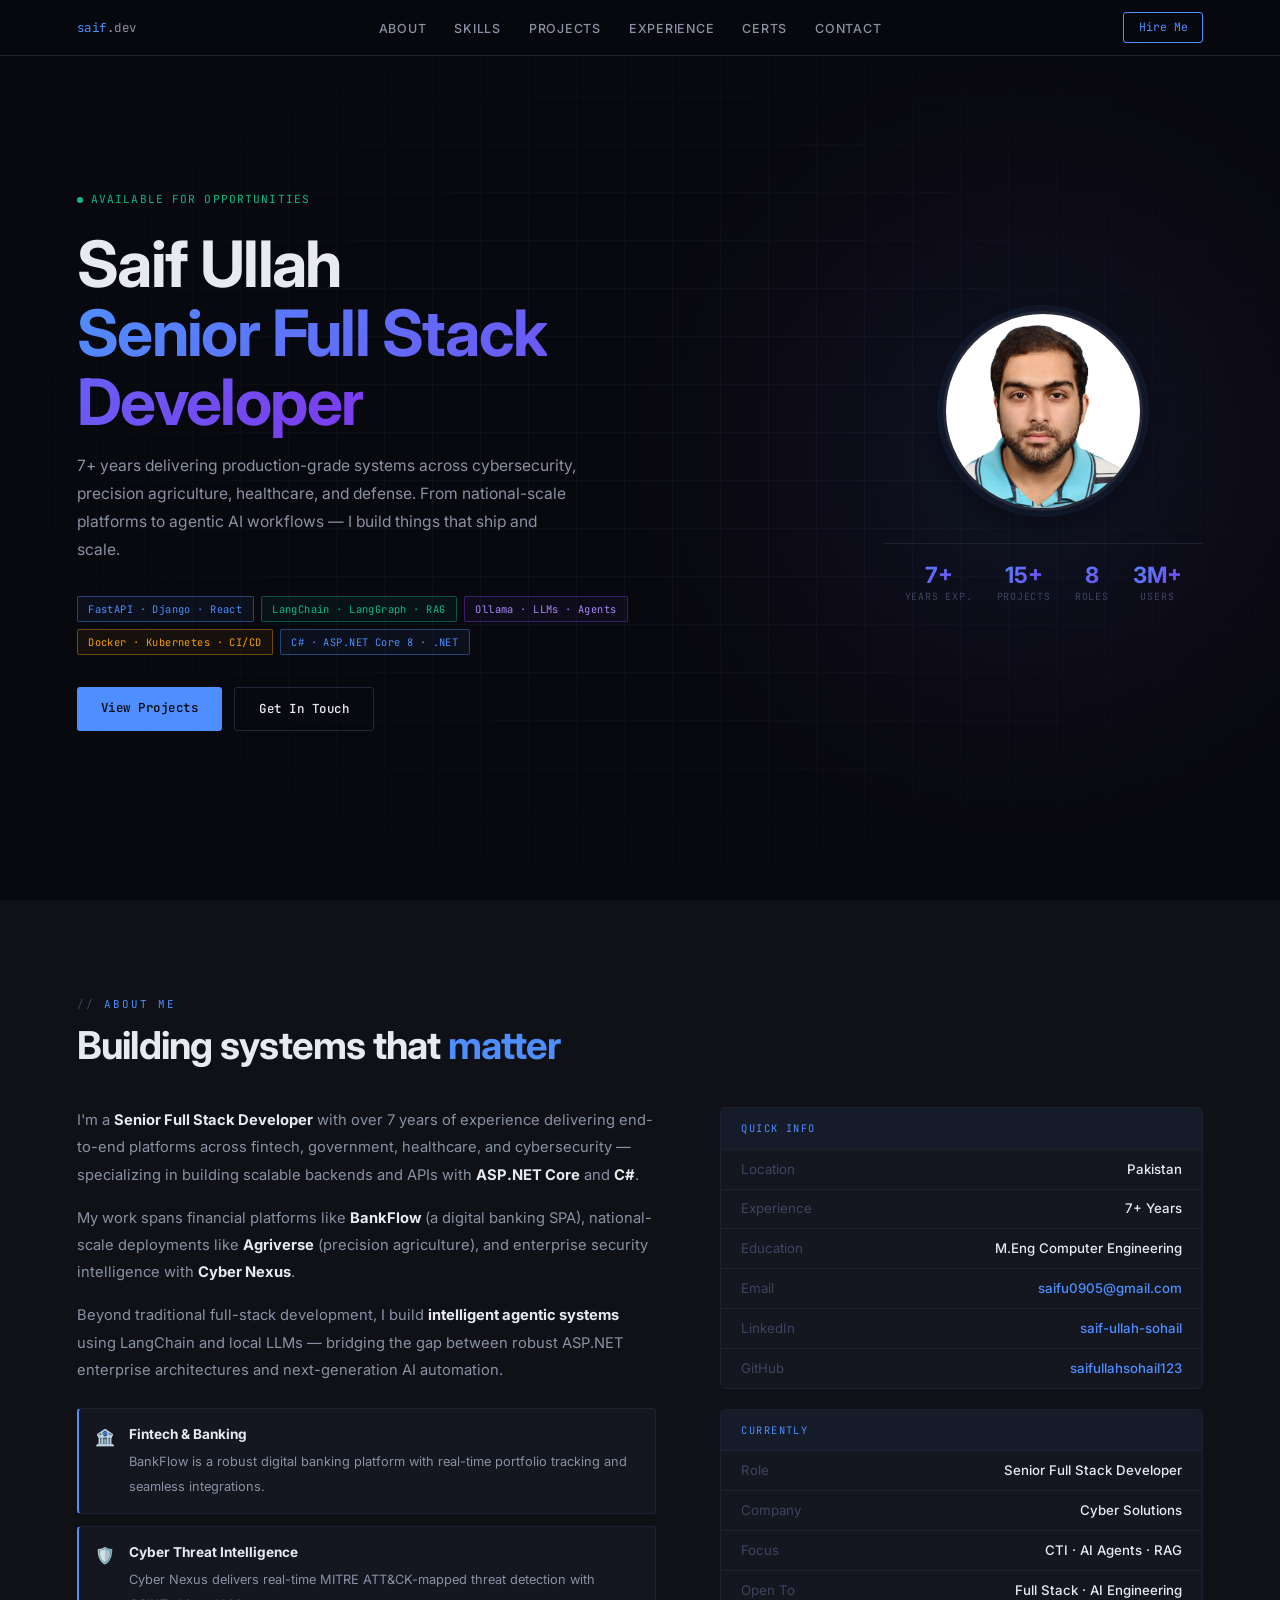
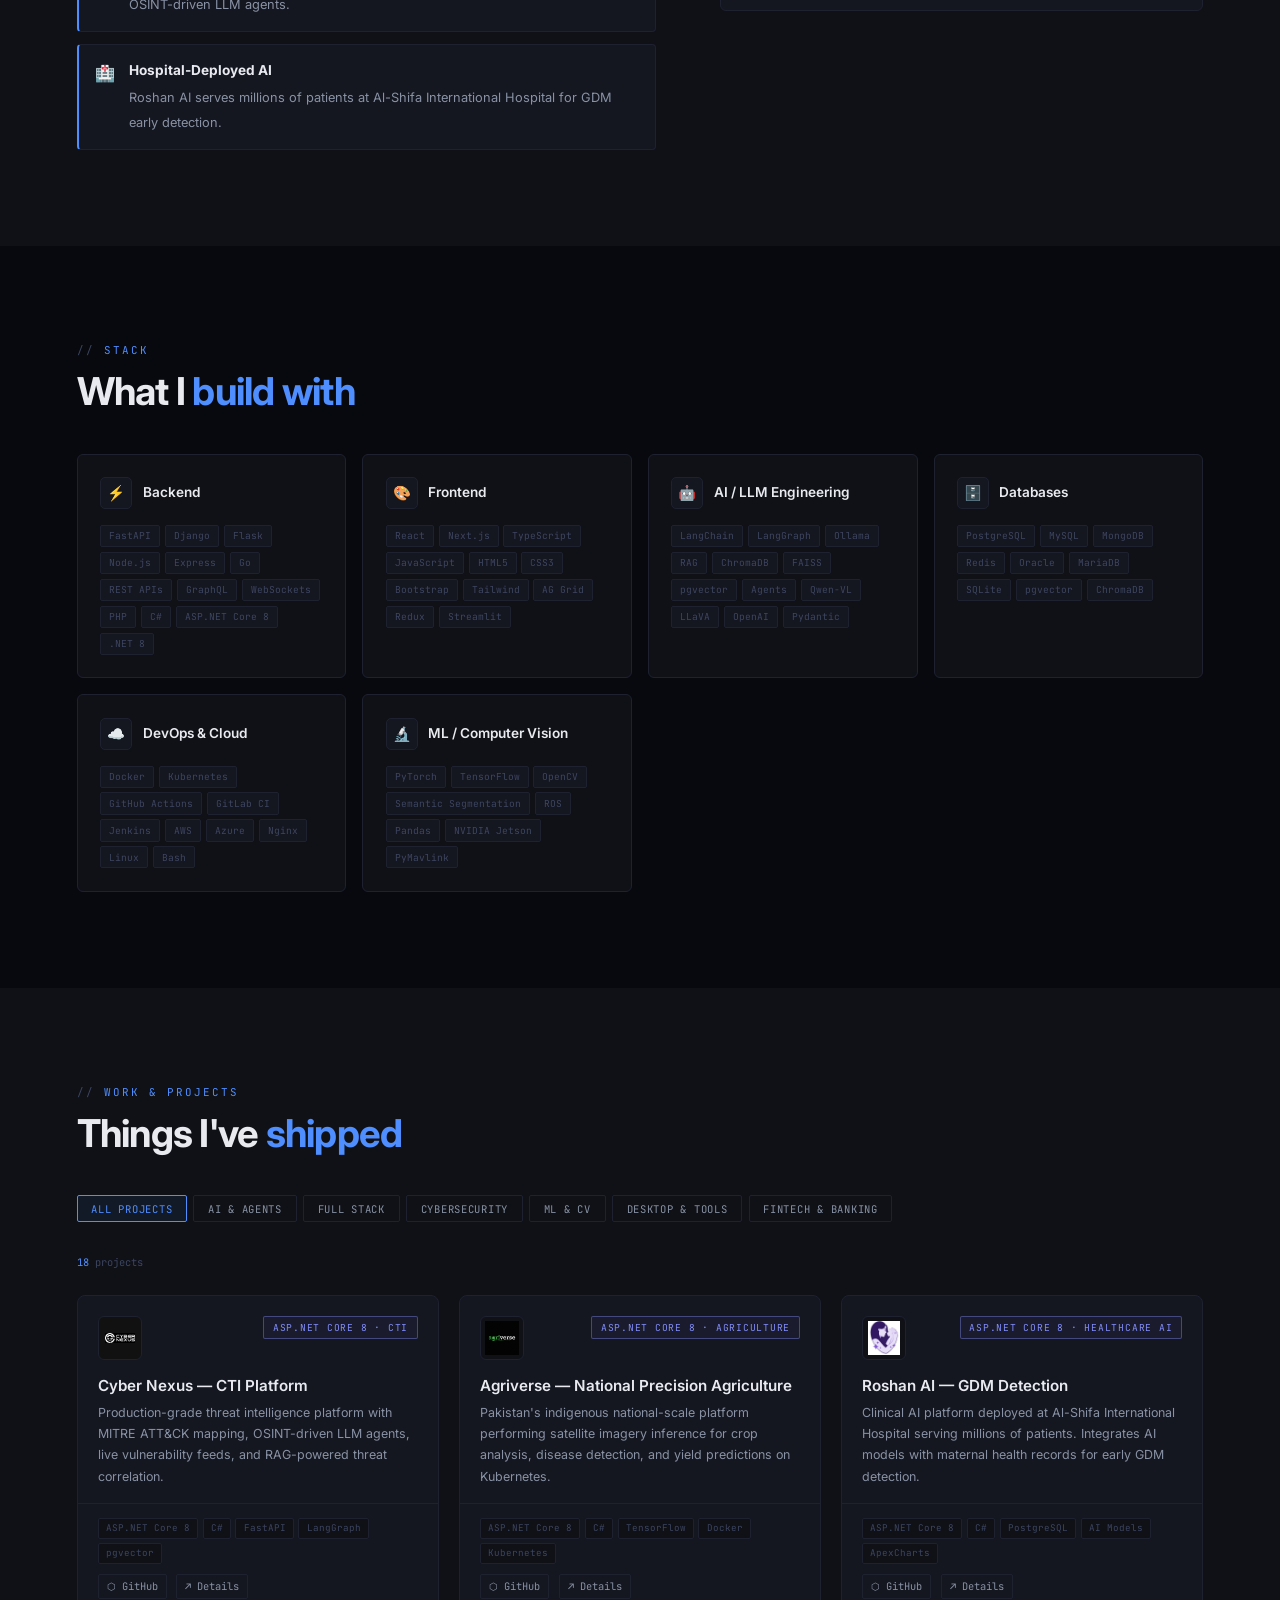
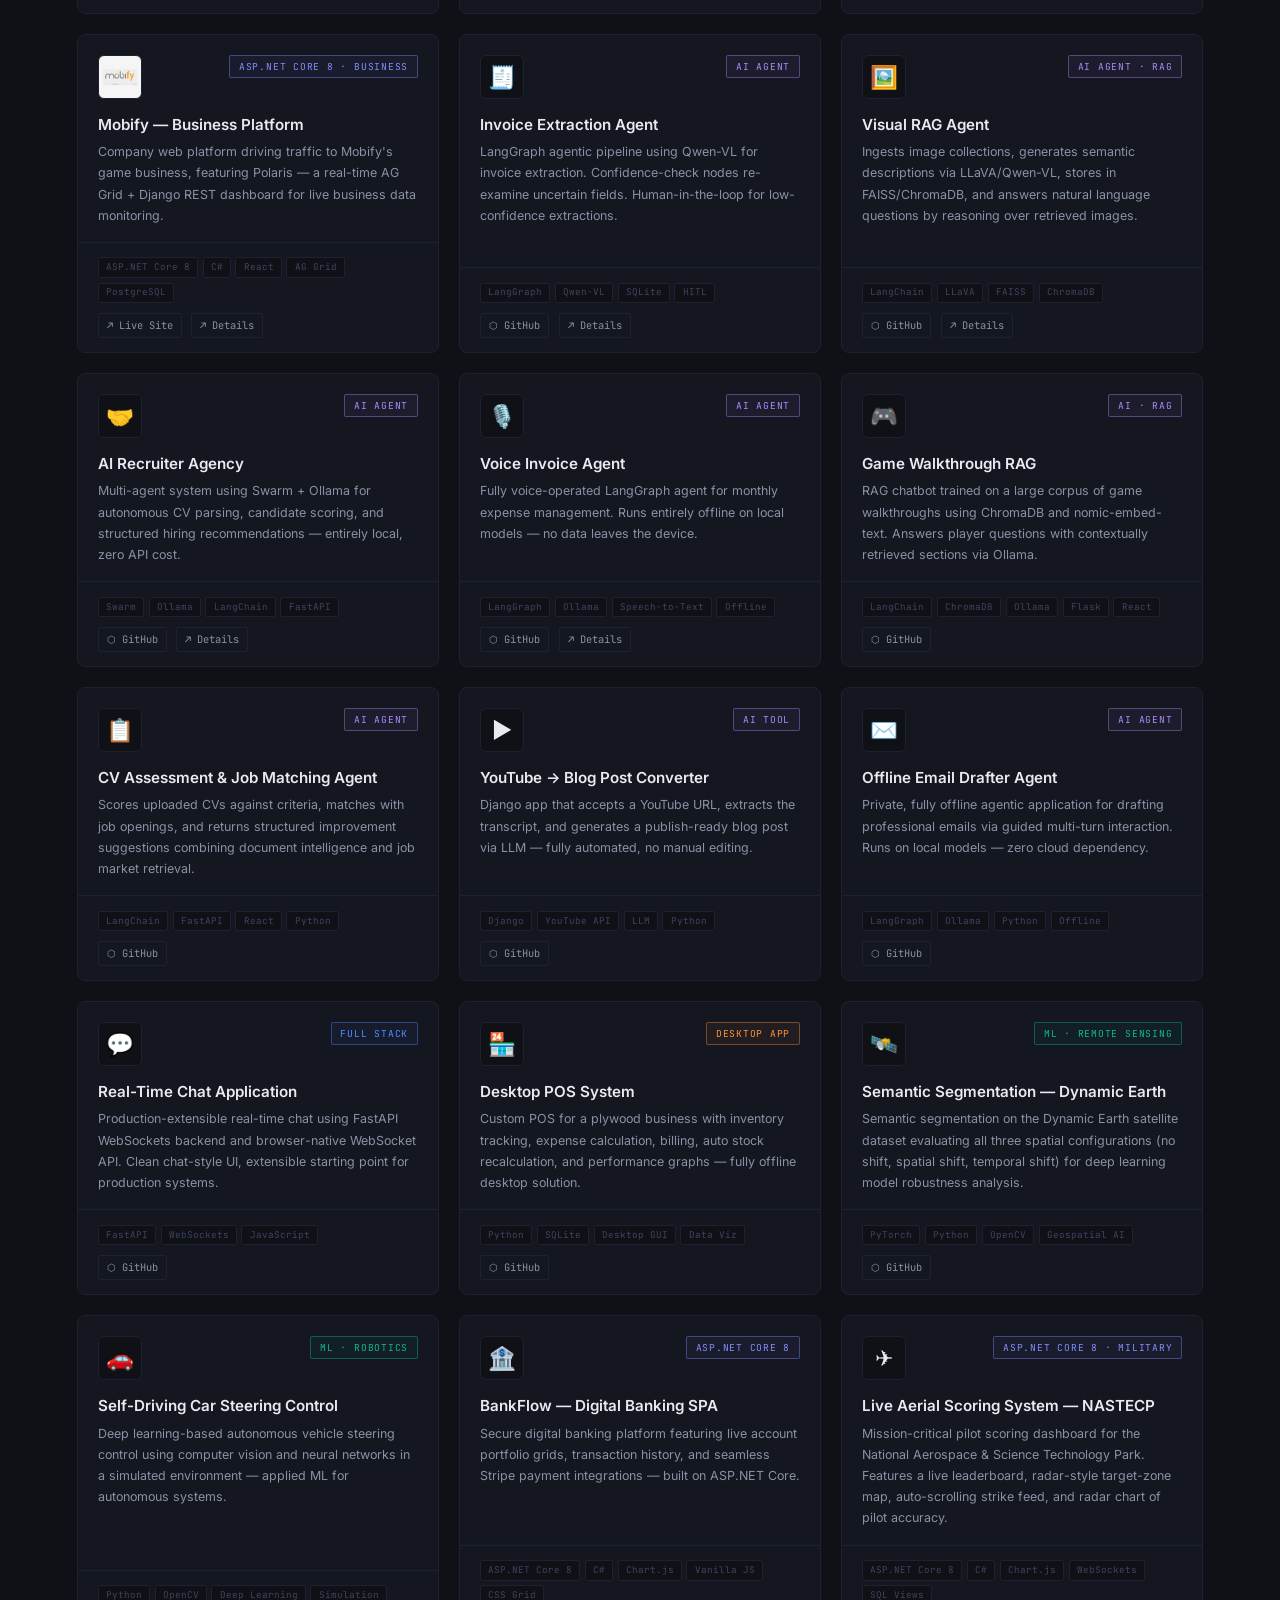
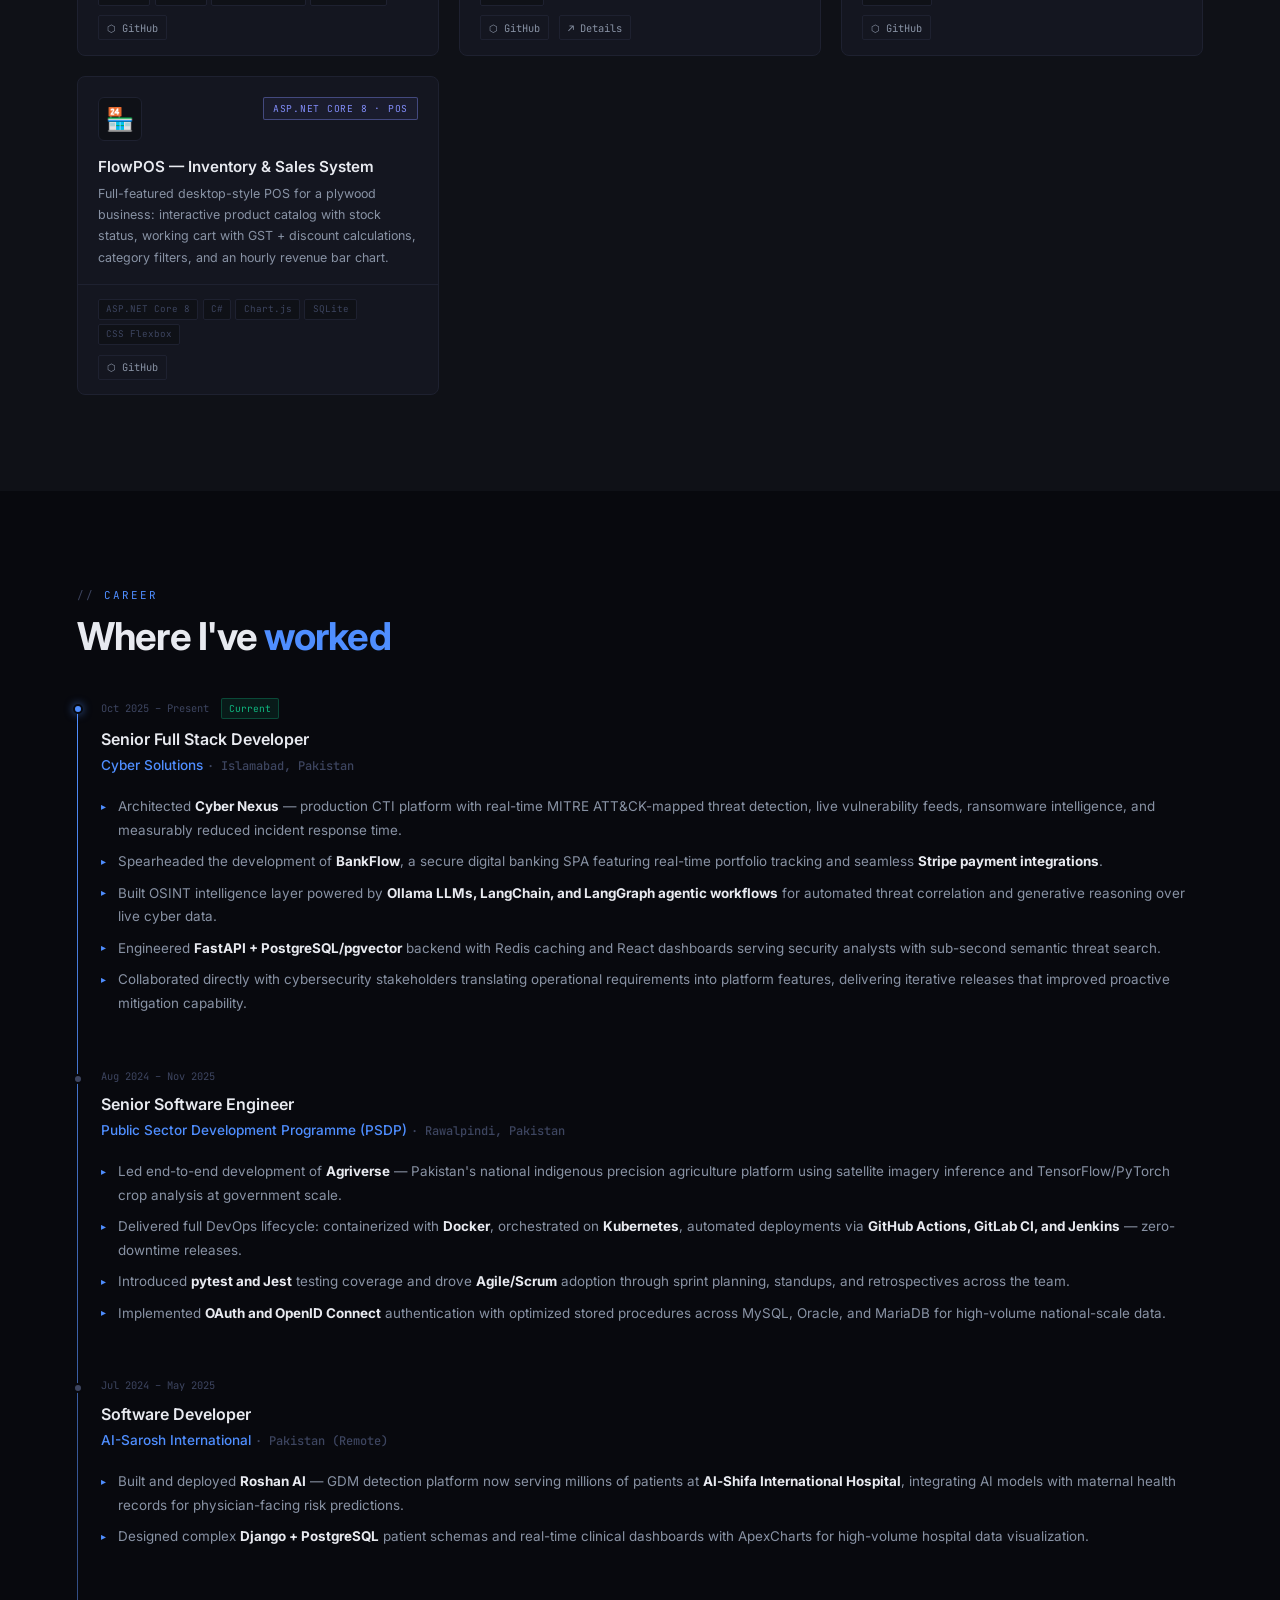
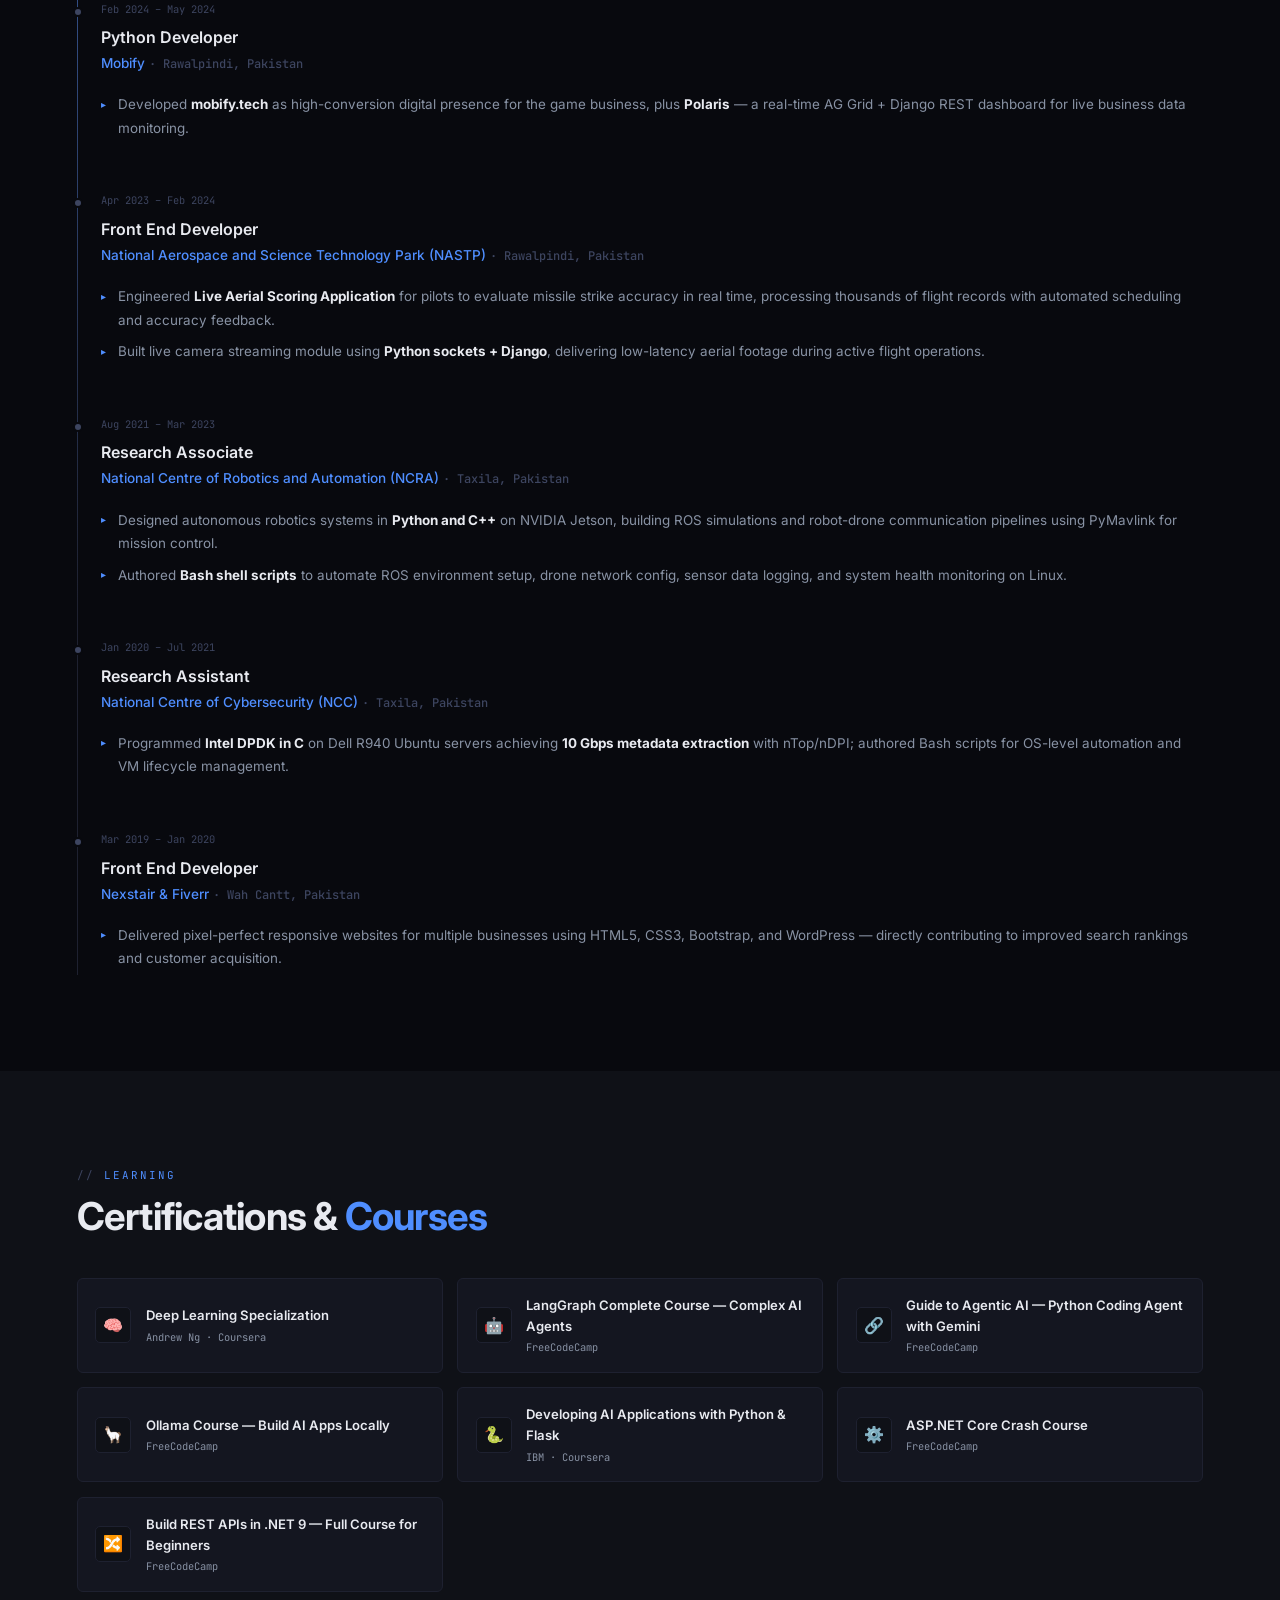
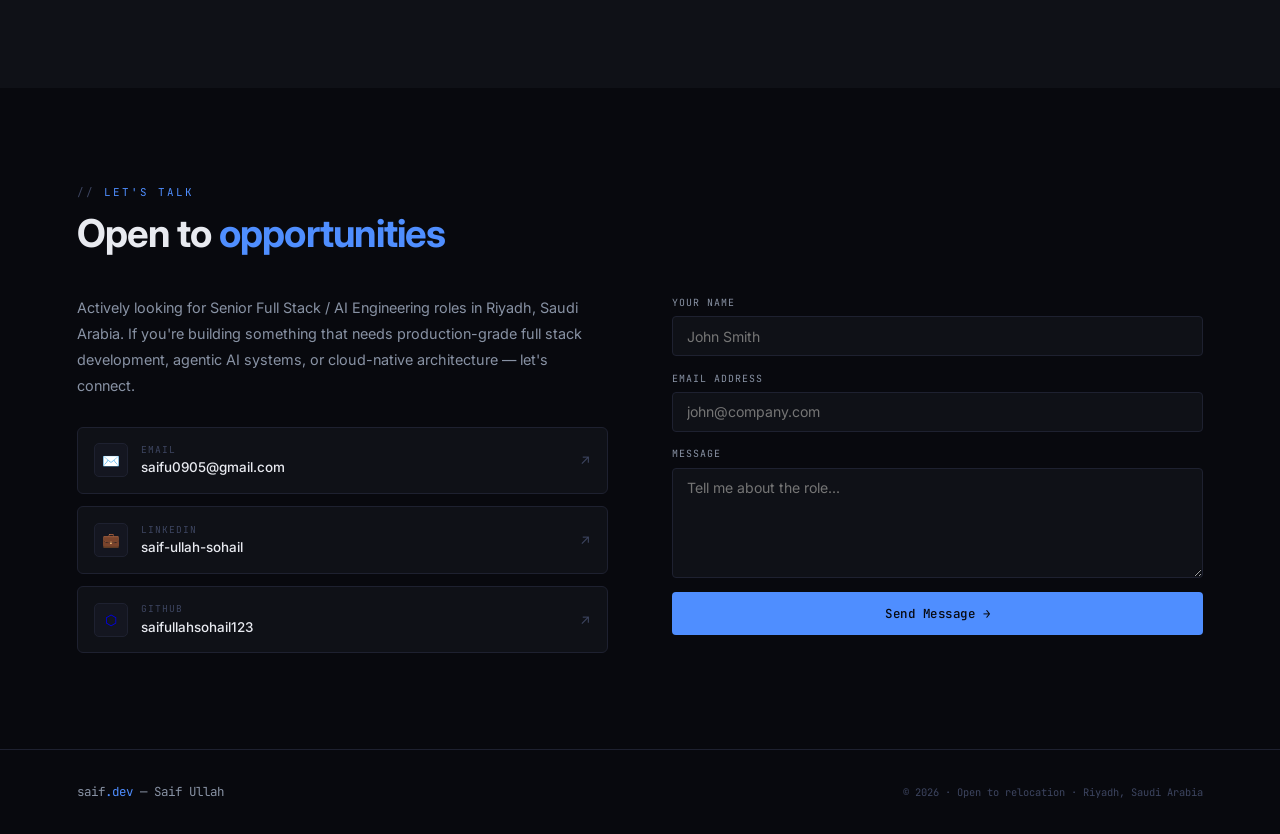
==== commit c4381d8b: "years updated" ====
--- a/index.html
+++ b/index.html
@@ -1431,7 +1431,7 @@
           alt="Saif Ullah" />
         <div class="hero-stats">
           <div class="hs">
-            <div class="hs-num">6+</div>
+            <div class="hs-num">7+</div>
             <div class="hs-lbl">Years Exp.</div>
           </div>
           <div class="hs">
@@ -1460,14 +1460,17 @@
         <p>I'm a <strong>Senior Full Stack Developer</strong> with over 7 years of experience delivering
           end-to-end platforms across fintech, government, healthcare, and cybersecurity — specializing in building
           scalable backends and APIs with <strong>ASP.NET Core</strong> and <strong>C#</strong>.</p>
-        <p>My work spans financial platforms like <strong>BankFlow</strong> (a digital banking SPA), national-scale deployments like <strong>Agriverse</strong> (precision
+        <p>My work spans financial platforms like <strong>BankFlow</strong> (a digital banking SPA), national-scale
+          deployments like <strong>Agriverse</strong> (precision
           agriculture), and enterprise security intelligence with <strong>Cyber Nexus</strong>.</p>
-        <p>Beyond traditional full-stack development, I build <strong>intelligent agentic systems</strong> using LangChain and local
+        <p>Beyond traditional full-stack development, I build <strong>intelligent agentic systems</strong> using
+          LangChain and local
           LLMs — bridging the gap between robust ASP.NET enterprise architectures and next-generation AI automation.</p>
         <div class="hl-list">
           <div class="hl">
             <div class="hl-ico">🏦</div>
-            <div class="hl-body"><strong>Fintech & Banking</strong><span>BankFlow is a robust digital banking platform with real-time portfolio tracking and seamless integrations.</span></div>
+            <div class="hl-body"><strong>Fintech & Banking</strong><span>BankFlow is a robust digital banking platform
+                with real-time portfolio tracking and seamless integrations.</span></div>
           </div>
           <div class="hl">
             <div class="hl-ico">🛡️</div>
@@ -1521,7 +1524,8 @@
         <div class="tags"><span class="tag">FastAPI</span><span class="tag">Django</span><span
             class="tag">Flask</span><span class="tag">Node.js</span><span class="tag">Express</span><span
             class="tag">Go</span><span class="tag">REST APIs</span><span class="tag">GraphQL</span><span
-            class="tag">WebSockets</span><span class="tag">PHP</span><span class="tag">C#</span><span class="tag">ASP.NET Core 8</span><span class="tag">.NET 8</span></div>
+            class="tag">WebSockets</span><span class="tag">PHP</span><span class="tag">C#</span><span
+            class="tag">ASP.NET Core 8</span><span class="tag">.NET 8</span></div>
       </div>
       <div class="sk fade">
         <div class="sk-head">
@@ -1605,7 +1609,8 @@
             vulnerability feeds, and RAG-powered threat correlation.</p>
         </div>
         <div class="pc-foot">
-          <div class="pc-stack"><span class="stag">ASP.NET Core 8</span><span class="stag">C#</span><span class="stag">FastAPI</span><span class="stag">LangGraph</span><span class="stag">pgvector</span></div>
+          <div class="pc-stack"><span class="stag">ASP.NET Core 8</span><span class="stag">C#</span><span
+              class="stag">FastAPI</span><span class="stag">LangGraph</span><span class="stag">pgvector</span></div>
           <div class="pc-links"><a href="https://github.com/saifullahsohail123" target="_blank">⬡ GitHub</a><a href="#"
               onclick="event.stopPropagation();om(0)">↗ Details</a></div>
         </div>
@@ -1624,7 +1629,8 @@
             disease detection, and yield predictions on Kubernetes.</p>
         </div>
         <div class="pc-foot">
-          <div class="pc-stack"><span class="stag">ASP.NET Core 8</span><span class="stag">C#</span><span class="stag">TensorFlow</span><span class="stag">Docker</span><span class="stag">Kubernetes</span></div>
+          <div class="pc-stack"><span class="stag">ASP.NET Core 8</span><span class="stag">C#</span><span
+              class="stag">TensorFlow</span><span class="stag">Docker</span><span class="stag">Kubernetes</span></div>
           <div class="pc-links"><a href="https://github.com/saifullahsohail123" target="_blank">⬡ GitHub</a><a href="#"
               onclick="event.stopPropagation();om(1)">↗ Details</a></div>
         </div>
@@ -1643,7 +1649,9 @@
             AI models with maternal health records for early GDM detection.</p>
         </div>
         <div class="pc-foot">
-          <div class="pc-stack"><span class="stag">ASP.NET Core 8</span><span class="stag">C#</span><span class="stag">PostgreSQL</span><span class="stag">AI Models</span><span class="stag">ApexCharts</span></div>
+          <div class="pc-stack"><span class="stag">ASP.NET Core 8</span><span class="stag">C#</span><span
+              class="stag">PostgreSQL</span><span class="stag">AI Models</span><span class="stag">ApexCharts</span>
+          </div>
           <div class="pc-links"><a href="https://github.com/saifullahsohail123" target="_blank">⬡ GitHub</a><a href="#"
               onclick="event.stopPropagation();om(2)">↗ Details</a></div>
         </div>
@@ -1662,7 +1670,8 @@
             Django REST dashboard for live business data monitoring.</p>
         </div>
         <div class="pc-foot">
-          <div class="pc-stack"><span class="stag">ASP.NET Core 8</span><span class="stag">C#</span><span class="stag">React</span><span class="stag">AG Grid</span><span class="stag">PostgreSQL</span></div>
+          <div class="pc-stack"><span class="stag">ASP.NET Core 8</span><span class="stag">C#</span><span
+              class="stag">React</span><span class="stag">AG Grid</span><span class="stag">PostgreSQL</span></div>
           <div class="pc-links"><a href="https://www.mobify.tech" target="_blank">↗ Live Site</a><a href="#"
               onclick="event.stopPropagation();om(3)">↗ Details</a></div>
         </div>
@@ -1886,11 +1895,14 @@
         </div>
         <div class="pc-body">
           <h3>BankFlow — Digital Banking SPA</h3>
-          <p>Secure digital banking platform featuring live account portfolio grids, transaction history, and seamless Stripe payment integrations — built on ASP.NET Core.</p>
+          <p>Secure digital banking platform featuring live account portfolio grids, transaction history, and seamless
+            Stripe payment integrations — built on ASP.NET Core.</p>
         </div>
         <div class="pc-foot">
-          <div class="pc-stack"><span class="stag">ASP.NET Core 8</span><span class="stag">C#</span><span class="stag">Chart.js</span><span class="stag">Vanilla JS</span><span class="stag">CSS Grid</span></div>
-          <div class="pc-links"><a href="https://github.com/saifullahsohail123/BankFlow" target="_blank">⬡ GitHub</a><a href="#" onclick="event.stopPropagation();om(16)">↗ Details</a></div>
+          <div class="pc-stack"><span class="stag">ASP.NET Core 8</span><span class="stag">C#</span><span
+              class="stag">Chart.js</span><span class="stag">Vanilla JS</span><span class="stag">CSS Grid</span></div>
+          <div class="pc-links"><a href="https://github.com/saifullahsohail123/BankFlow" target="_blank">⬡ GitHub</a><a
+              href="#" onclick="event.stopPropagation();om(16)">↗ Details</a></div>
         </div>
       </div>
 
@@ -1901,11 +1913,15 @@
         </div>
         <div class="pc-body">
           <h3>Live Aerial Scoring System — NASTECP</h3>
-          <p>Mission-critical pilot scoring dashboard for the National Aerospace &amp; Science Technology Park. Features a live leaderboard, radar-style target-zone map, auto-scrolling strike feed, and radar chart of pilot accuracy.</p>
+          <p>Mission-critical pilot scoring dashboard for the National Aerospace &amp; Science Technology Park. Features
+            a live leaderboard, radar-style target-zone map, auto-scrolling strike feed, and radar chart of pilot
+            accuracy.</p>
         </div>
         <div class="pc-foot">
-          <div class="pc-stack"><span class="stag">ASP.NET Core 8</span><span class="stag">C#</span><span class="stag">Chart.js</span><span class="stag">WebSockets</span><span class="stag">SQL Views</span></div>
-          <div class="pc-links"><a href="https://github.com/saifullahsohail123/dotnet-portfolio" target="_blank">⬡ GitHub</a></div>
+          <div class="pc-stack"><span class="stag">ASP.NET Core 8</span><span class="stag">C#</span><span
+              class="stag">Chart.js</span><span class="stag">WebSockets</span><span class="stag">SQL Views</span></div>
+          <div class="pc-links"><a href="https://github.com/saifullahsohail123/dotnet-portfolio" target="_blank">⬡
+              GitHub</a></div>
         </div>
       </div>
 
@@ -1916,11 +1932,14 @@
         </div>
         <div class="pc-body">
           <h3>FlowPOS — Inventory &amp; Sales System</h3>
-          <p>Full-featured desktop-style POS for a plywood business: interactive product catalog with stock status, working cart with GST + discount calculations, category filters, and an hourly revenue bar chart.</p>
+          <p>Full-featured desktop-style POS for a plywood business: interactive product catalog with stock status,
+            working cart with GST + discount calculations, category filters, and an hourly revenue bar chart.</p>
         </div>
         <div class="pc-foot">
-          <div class="pc-stack"><span class="stag">ASP.NET Core 8</span><span class="stag">C#</span><span class="stag">Chart.js</span><span class="stag">SQLite</span><span class="stag">CSS Flexbox</span></div>
-          <div class="pc-links"><a href="https://github.com/saifullahsohail123/dotnet-portfolio" target="_blank">⬡ GitHub</a></div>
+          <div class="pc-stack"><span class="stag">ASP.NET Core 8</span><span class="stag">C#</span><span
+              class="stag">Chart.js</span><span class="stag">SQLite</span><span class="stag">CSS Flexbox</span></div>
+          <div class="pc-links"><a href="https://github.com/saifullahsohail123/dotnet-portfolio" target="_blank">⬡
+              GitHub</a></div>
         </div>
       </div>
 
@@ -1942,7 +1961,8 @@
           <li>Architected <strong>Cyber Nexus</strong> — production CTI platform with real-time MITRE ATT&CK-mapped
             threat detection, live vulnerability feeds, ransomware intelligence, and measurably reduced incident
             response time.</li>
-          <li>Spearheaded the development of <strong>BankFlow</strong>, a secure digital banking SPA featuring real-time portfolio tracking and seamless <strong>Stripe payment integrations</strong>.</li>
+          <li>Spearheaded the development of <strong>BankFlow</strong>, a secure digital banking SPA featuring real-time
+            portfolio tracking and seamless <strong>Stripe payment integrations</strong>.</li>
           <li>Built OSINT intelligence layer powered by <strong>Ollama LLMs, LangChain, and LangGraph agentic
               workflows</strong> for automated threat correlation and generative reasoning over live cyber data.</li>
           <li>Engineered <strong>FastAPI + PostgreSQL/pgvector</strong> backend with Redis caching and React dashboards
